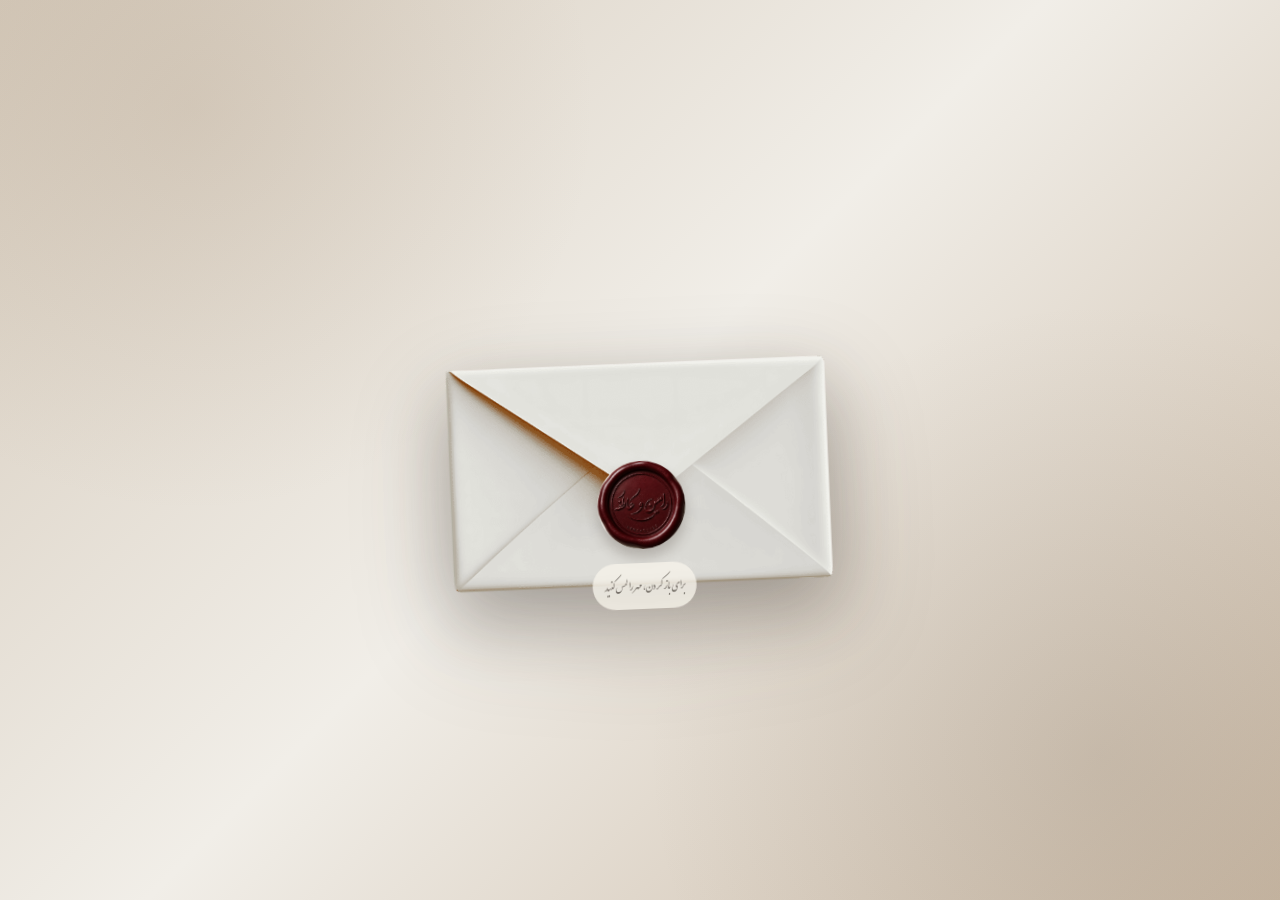
==== Wedding/index.html @ e17c40a7 "Add wedding page route for GitHub Pages" ====
<!doctype html>
<html lang="fa" dir="rtl">
<head>
  <meta charset="utf-8">
  <meta name="viewport" content="width=device-width, initial-scale=1">
  <title>دعوت‌نامه عاطفه و رامین</title>
</head>
<body>
<div id="wedding-envelope-app" dir="rtl">
  <style>
    @font-face {
      font-family: "PersianInvite";
      src: url("font/IranNastaliq/IranNastaliq/IranNastaliq.ttf") format("truetype");
      font-weight: 400;
      font-style: normal;
      font-display: swap;
    }

    body {
      margin: 0;
    }

    #wedding-envelope-app {
      --paper: #f7f3ea;
      --paper-warm: #ebe2d4;
      --paper-shadow: #cfc2b1;
      --ink: #4d4944;
      --soft-ink: #746e67;
      --line: rgba(78, 71, 64, 0.25);
      --shadow: rgba(47, 38, 30, 0.24);
      min-height: 100vh;
      box-sizing: border-box;
      display: grid;
      place-items: center;
      padding: 76px 18px 42px;
      color: var(--ink);
      font-family: PersianInvite, "IranNastaliq", "Iran Nastaliq", Tahoma, Arial, sans-serif;
      background:
        radial-gradient(circle at 15% 12%, rgba(153, 128, 101, 0.16), transparent 30%),
        radial-gradient(circle at 86% 84%, rgba(108, 96, 82, 0.14), transparent 34%),
        linear-gradient(135deg, #d5cabb, #f1eee8 48%, #c9b8a4);
      overflow: hidden;
    }

    #wedding-envelope-app * {
      box-sizing: border-box;
    }

    .scene {
      position: relative;
      width: min(980px, 100%);
      min-height: 720px;
      display: grid;
      place-items: center;
      perspective: 1700px;
    }

    .letter {
      position: absolute;
      z-index: 1;
      width: min(895px, 96%);
      min-height: 520px;
      display: grid;
      grid-template-columns: 40% 1fr;
      gap: 34px;
      padding: 34px;
      border: 1px solid rgba(91, 84, 76, 0.24);
      background:
        linear-gradient(rgba(247, 243, 234, 0.58), rgba(247, 243, 234, 0.58)),
        url("مفید/texture.png"),
        var(--paper);
      background-size: auto, cover, auto;
      box-shadow: 0 30px 74px var(--shadow);
      transform: translateY(110px) scale(0.9);
      opacity: 0;
      transition: transform 1050ms cubic-bezier(.2,.82,.16,1), opacity 520ms ease;
    }

    .is-open .letter {
      transform: translateY(14px) scale(1);
      opacity: 1;
      z-index: 4;
      transition-delay: 220ms, 220ms;
    }

    .photo-panel {
      display: grid;
      gap: 18px;
      align-content: start;
    }

    .main-photo,
    .mini-photo {
      overflow: hidden;
      border-radius: 7px;
      background: #ded8ce;
      filter: grayscale(1) contrast(0.92);
    }

    .main-photo {
      aspect-ratio: 1 / 1.04;
    }

    .photo-message {
      min-height: 172px;
      display: grid;
      place-items: center;
      padding: 20px 18px;
      border-top: 1px solid var(--line);
      border-bottom: 1px solid var(--line);
      color: #5f5953;
      font-size: clamp(19px, 2.2vw, 27px);
      line-height: 2;
      text-align: center;
    }

    .photo-panel img {
      width: 100%;
      height: 100%;
      object-fit: cover;
      display: block;
    }

    .details {
      display: grid;
      align-content: start;
      gap: 18px;
      padding-top: 4px;
      text-align: right;
    }

    .postmark {
      display: grid;
      grid-template-columns: 1fr 82px;
      gap: 18px;
      align-items: start;
      direction: rtl;
    }

    .headline {
      margin: 0;
      font-size: clamp(46px, 7vw, 84px);
      line-height: 0.95;
      font-weight: 400;
      letter-spacing: 0;
    }

    .subhead {
      margin: 8px 0 0;
      color: var(--soft-ink);
      font-size: clamp(24px, 2.8vw, 36px);
      font-weight: 400;
    }

    .stamp {
      height: 112px;
      border: 0;
      outline: 0;
      display: grid;
      place-items: center;
      background: transparent;
      filter: grayscale(1) contrast(0.95);
    }

    .stamp img {
      width: 100%;
      height: 100%;
      object-fit: contain;
      display: block;
    }

    .poem {
      margin: 10px 0 0;
      padding: 14px 0;
      border-top: 1px solid var(--line);
      border-bottom: 1px solid var(--line);
      color: #5f5953;
      font-size: clamp(22px, 2.45vw, 31px);
      line-height: 1.9;
    }

    .row-line {
      display: grid;
      grid-template-columns: 1fr;
      gap: 8px;
      align-items: end;
      border-bottom: 0;
      padding-bottom: 0;
      font-size: clamp(21px, 2.35vw, 29px);
      text-align: center;
    }

    .row-line strong {
      font-weight: 500;
    }

    .script {
      color: #837b73;
      font-style: italic;
      font-size: clamp(18px, 2.5vw, 30px);
    }

    .countdown {
      display: grid;
      grid-template-columns: repeat(4, minmax(54px, 1fr));
      gap: 12px;
      direction: rtl;
      margin: 4px 0 10px;
    }

    .countdown span {
      display: grid;
      place-items: center;
      min-height: 74px;
      border: 0;
      border-radius: 6px;
      background:
        radial-gradient(circle at 50% 18%, rgba(255,255,255,0.78), transparent 44%),
        rgba(232, 224, 211, 0.42);
      box-shadow: 0 8px 18px rgba(72, 62, 52, 0.08), inset 0 1px 0 rgba(255,255,255,0.64);
      color: var(--soft-ink);
      font-size: 18px;
    }

    .countdown b {
      display: block;
      color: var(--ink);
      font-size: 36px;
      font-weight: 500;
    }

    .names {
      margin: 0;
      font-size: clamp(36px, 5vw, 64px);
      line-height: 1.15;
      font-weight: 400;
    }

    .event-note {
      color: #5f5953;
      font-size: clamp(23px, 2.45vw, 32px);
      line-height: 1.9;
      text-align: right;
    }

    .envelope-wrap {
      position: absolute;
      z-index: 3;
      width: min(920px, 96%);
      height: min(460px, 56vw);
      min-height: 318px;
      filter: drop-shadow(0 32px 46px var(--shadow));
      transform: translateY(8px) rotate(-2.4deg);
      transition: transform 1050ms cubic-bezier(.2,.82,.16,1), opacity 650ms ease;
    }

    .is-open .envelope-wrap {
      transform: translateY(-72px) rotate(-2.4deg) scale(0.96);
      opacity: 0.92;
    }

    .envelope {
      position: relative;
      width: 100%;
      height: 100%;
      background: transparent;
      border: 0;
      overflow: visible;
      box-shadow: none;
    }

    .envelope-image {
      position: absolute;
      inset: 0;
      width: 100%;
      height: 100%;
      object-fit: contain;
      display: block;
      filter: drop-shadow(0 25px 32px rgba(47, 38, 30, 0.22));
    }

    .inner-shadow,
    .flap,
    .side-left,
    .side-right,
    .bottom-flap,
    .crease {
      position: absolute;
      inset: 0;
      pointer-events: none;
      display: none;
    }

    .inner-shadow {
      z-index: 2;
      opacity: 0;
      background: linear-gradient(180deg, rgba(58, 48, 39, 0.24), transparent 22%);
      clip-path: polygon(3% 0, 97% 0, 50% 50%);
      transition: opacity 700ms ease;
    }

    .is-open .inner-shadow {
      opacity: 1;
    }

    .flap {
      z-index: 6;
      background: linear-gradient(180deg, rgba(255,255,255,.6), rgba(223, 214, 201, .35));
      clip-path: polygon(0 0, 100% 0, 50% 58%);
      transform-origin: top center;
      transition: transform 980ms cubic-bezier(.2,.82,.16,1), filter 700ms ease;
      box-shadow: inset 0 -1px 0 rgba(80, 72, 63, 0.18);
    }

    .is-open .flap {
      transform: rotateX(176deg);
      filter: brightness(0.96);
      opacity: 0.55;
    }

    .side-left {
      z-index: 5;
      background: transparent;
      clip-path: polygon(0 0, 52% 57%, 0 100%);
      box-shadow: inset -1px 0 0 rgba(255,255,255,.46);
    }

    .side-right {
      z-index: 5;
      background: transparent;
      clip-path: polygon(100% 0, 48% 57%, 100% 100%);
      box-shadow: inset 1px 0 0 rgba(255,255,255,.46);
    }

    .bottom-flap {
      z-index: 7;
      background: transparent;
      clip-path: polygon(0 100%, 50% 43%, 100% 100%);
      box-shadow: inset 0 1px 0 rgba(255,255,255,.54);
    }

    .crease {
      z-index: 8;
      opacity: 0;
      background:
        linear-gradient(27deg, transparent 49.85%, rgba(80, 72, 63, 0.18) 50%, transparent 50.15%),
        linear-gradient(153deg, transparent 49.85%, rgba(80, 72, 63, 0.18) 50%, transparent 50.15%),
        linear-gradient(0deg, transparent 43%, rgba(255,255,255,.34) 43.2%, transparent 43.5%);
    }

    .cover-text {
      position: absolute;
      z-index: 9;
      top: 25%;
      left: 27%;
      right: 27%;
      text-align: center;
      color: rgba(69, 64, 58, 0.78);
      transform: rotate(1.4deg);
      transition: opacity 350ms ease;
      display: none;
    }

    .is-open .cover-text {
      opacity: 0;
    }

    .cover-text h1 {
      margin: 0 0 9px;
      font-size: clamp(30px, 4.25vw, 48px);
      line-height: 1.12;
      font-weight: 400;
      white-space: nowrap;
    }

    .cover-text p {
      margin: 0;
      color: rgba(93, 86, 78, 0.74);
      font-size: clamp(15px, 2vw, 22px);
      letter-spacing: 0;
      white-space: nowrap;
    }

    .seal-button {
      position: absolute;
      z-index: 10;
      left: 50%;
      top: 56.5%;
      width: clamp(66px, 8.8vw, 88px);
      height: clamp(66px, 8.8vw, 88px);
      padding: 0;
      border: 0;
      border-radius: 50%;
      background: transparent;
      transform: translate(-50%, -50%);
      cursor: pointer;
      overflow: hidden;
      box-shadow: 0 9px 13px rgba(56, 43, 35, 0.24);
      transition: transform 240ms ease, opacity 360ms ease;
    }

    .seal-button:hover,
    .seal-button:focus-visible {
      transform: translate(-50%, -50%) scale(1.04);
    }

    .is-open .seal-button {
      opacity: 0;
      pointer-events: none;
    }

    .seal-button img {
      position: absolute;
      left: 50%;
      top: 50%;
      width: 126%;
      height: 126%;
      object-fit: cover;
      display: block;
      transform: translate(-50%, -50%);
    }

    .hint {
      position: absolute;
      z-index: 11;
      left: 50%;
      top: calc(56.5% + 58px);
      transform: translateX(-50%);
      padding: 6px 12px;
      border-radius: 999px;
      background: rgba(247, 243, 234, 0.8);
      color: var(--soft-ink);
      font-size: 17px;
      white-space: nowrap;
      transition: opacity 350ms ease;
    }

    .is-open .hint {
      opacity: 0;
    }

    @media (max-width: 760px) {
      #wedding-envelope-app {
        min-height: 100svh;
        padding: 24px 10px 28px;
        overflow: visible;
      }

      .scene {
        min-height: calc(100svh - 52px);
        place-items: center;
      }

      #wedding-envelope-app.is-open .scene {
        min-height: 1040px;
        place-items: start center;
      }

      .letter {
        top: 36px;
        left: 50%;
        display: none;
        grid-template-columns: minmax(0, 1fr) minmax(0, 1fr);
        gap: 16px;
        padding: 24px 18px;
        min-height: auto;
        transform: translate(-50%, 96px) scale(0.88);
        width: min(430px, 94%);
      }

      .is-open .letter {
        display: grid;
        transform: translate(-50%, 0) scale(1);
      }

      .details,
      .photo-panel {
        display: contents;
      }

      .postmark {
        order: 1;
        grid-column: 1 / -1;
        grid-row: 1;
        grid-template-columns: 1fr 78px;
        gap: 14px;
      }

      .headline {
        font-size: clamp(58px, 18vw, 78px);
      }

      .subhead {
        font-size: clamp(26px, 8vw, 34px);
      }

      .stamp {
        height: 98px;
      }

      .date-line {
        order: 4;
        grid-column: 1 / -1;
        grid-row: 4;
        font-size: clamp(25px, 7.8vw, 34px);
        line-height: 1.8;
        margin-top: 4px;
      }

      .countdown {
        order: 5;
        grid-column: 1 / -1;
        grid-row: 5;
        grid-template-columns: repeat(4, minmax(0, 1fr));
        gap: 8px;
        margin: 0;
      }

      .countdown span {
        min-height: 76px;
        font-size: 23px;
      }

      .countdown b {
        font-size: 42px;
      }

      .poem {
        order: 2;
        grid-column: 1;
        grid-row: 2;
        min-width: 0;
        font-size: clamp(19px, 5.8vw, 25px);
        line-height: 1.95;
        margin: 4px 0 0;
        padding: 8px 0;
        align-self: stretch;
        display: grid;
        align-content: center;
      }

      .main-photo {
        order: 2;
        grid-column: 2;
        grid-row: 2;
        width: 100%;
        min-width: 0;
        aspect-ratio: 1 / 1.12;
        align-self: stretch;
      }

      .photo-message {
        order: 3;
        grid-column: 1 / -1;
        grid-row: 3;
        min-height: auto;
        padding: 12px 8px;
        font-size: clamp(23px, 6.8vw, 30px);
        line-height: 1.9;
      }

      .event-note {
        order: 6;
        grid-column: 1 / -1;
        grid-row: 6;
        font-size: clamp(24px, 7vw, 32px);
        line-height: 1.8;
        text-align: right;
      }

      .row-line {
        grid-template-columns: 1fr;
      }

      .envelope-wrap {
        top: 50%;
        left: 50%;
        width: min(372px, 94%);
        height: 238px;
        min-height: 238px;
        transform: translate(-50%, -50%) rotate(-1.4deg);
      }

      .envelope-image {
        object-fit: contain;
        transform: none;
      }

      .is-open .envelope-wrap {
        transform: translate(-50%, 16px) rotate(-1.4deg) scale(0.9);
      }

      .cover-text {
        left: 18%;
        right: 18%;
        top: 27%;
      }

      .cover-text h1 {
        font-size: clamp(27px, 8.5vw, 36px);
      }

      .cover-text p {
        font-size: clamp(14px, 4.4vw, 18px);
      }
    }
  </style>

  <div class="scene" id="scene">
    <article class="letter" aria-label="دعوت‌نامه عروسی عاطفه و رامین">
      <section class="photo-panel" aria-label="عکس عاطفه و رامین">
        <div class="main-photo">
          <img src="مفید/دوتایی خندان.png" alt="عاطفه و رامین">
        </div>
        <div class="photo-message">
          از شما دعوت می کنیم تا در این شب به یادماندنی، کنار ما باشید و شادی ما را سهیم شوید.
        </div>
      </section>

      <section class="details">
        <div class="postmark">
          <div>
            <h2 class="headline">دعوت‌نامه</h2>
            <p class="subhead">جشن پیوند عاطفه و رامین</p>
          </div>
          <div class="stamp">
            <img src="مفید/postage.png" alt="تمبر دعوت‌نامه">
          </div>
        </div>

        <div class="poem">
          همتم بدرقه راه کن ای طایر قدس<br>
          که دراز است ره مقصد و من نوسفرم<br>
          ای نسیم سحری بندگیِ من برسان<br>
          که فراموش مکن وقت دعای سحرم
        </div>

        <div class="row-line date-line">
          <span>جمعه ۲۳ مرداد ۱۴۰۵، ساعت ۶ تا ۱۰ شب</span>
        </div>

        <div class="countdown" aria-label="شمارش معکوس تا ۲۳ مرداد">
          <span><b id="days">۰</b>روز</span>
          <span><b id="hours">۰</b>ساعت</span>
          <span><b id="minutes">۰</b>دقیقه</span>
          <span><b id="seconds">۰</b>ثانیه</span>
        </div>

        <div class="event-note">
          نشانی: ......
        </div>

      </section>
    </article>

    <div class="envelope-wrap" aria-label="پاکت دعوت‌نامه">
      <div class="envelope">
        <img class="envelope-image" src="مفید/pure-envelop.webp" alt="پاکت دعوت‌نامه">
        <div class="inner-shadow"></div>
        <div class="flap"></div>
        <div class="side-left"></div>
        <div class="side-right"></div>
        <div class="bottom-flap"></div>
        <div class="crease"></div>
        <div class="cover-text">
          <h1>عاطفه و رامین</h1>
          <p>دعوت‌نامه جشن عروسی</p>
        </div>
        <button class="seal-button" id="sealButton" type="button" aria-label="باز کردن پاکت">
          <img src="مفید/وکس.png" alt="">
        </button>
        <div class="hint">برای باز کردن، مهر را لمس کنید</div>
      </div>
    </div>

    <audio id="weddingMusic" preload="auto" src="مفید/Arman Garshasbi - Omri Be Har Koye Gozar.mp3"></audio>
  </div>

  <script>
    (function () {
      const root = document.getElementById("wedding-envelope-app");
      const letter = root.querySelector(".letter");
      const seal = document.getElementById("sealButton");
      const music = document.getElementById("weddingMusic");
      const target = new Date("2026-08-14T18:00:00+03:30").getTime();
      const persianDigits = new Intl.NumberFormat("fa-IR", { useGrouping: false });

      function setText(id, value) {
        document.getElementById(id).textContent = persianDigits.format(Math.max(0, value));
      }

      function updateCountdown() {
        const distance = Math.max(0, target - Date.now());
        const day = 24 * 60 * 60 * 1000;
        const hour = 60 * 60 * 1000;
        const minute = 60 * 1000;
        setText("days", Math.floor(distance / day));
        setText("hours", Math.floor((distance % day) / hour));
        setText("minutes", Math.floor((distance % hour) / minute));
        setText("seconds", Math.floor((distance % minute) / 1000));
      }

      function playMusic() {
        music.play().catch(function () {});
      }

      function openEnvelope() {
        root.classList.add("is-open");
        music.currentTime = 0;
        playMusic();
      }

      function closeEnvelope() {
        root.classList.remove("is-open");
        music.pause();
        music.currentTime = 0;
      }

      seal.addEventListener("click", function (event) {
        event.stopPropagation();
        openEnvelope();
      });

      letter.addEventListener("click", function (event) {
        event.stopPropagation();
      });

      root.addEventListener("click", function (event) {
        if (!root.classList.contains("is-open")) {
          return;
        }
        if (!event.target.closest(".letter")) {
          closeEnvelope();
        }
      });

      updateCountdown();
      window.setInterval(updateCountdown, 1000);
    }());
  </script>
</div>
</body>
</html>
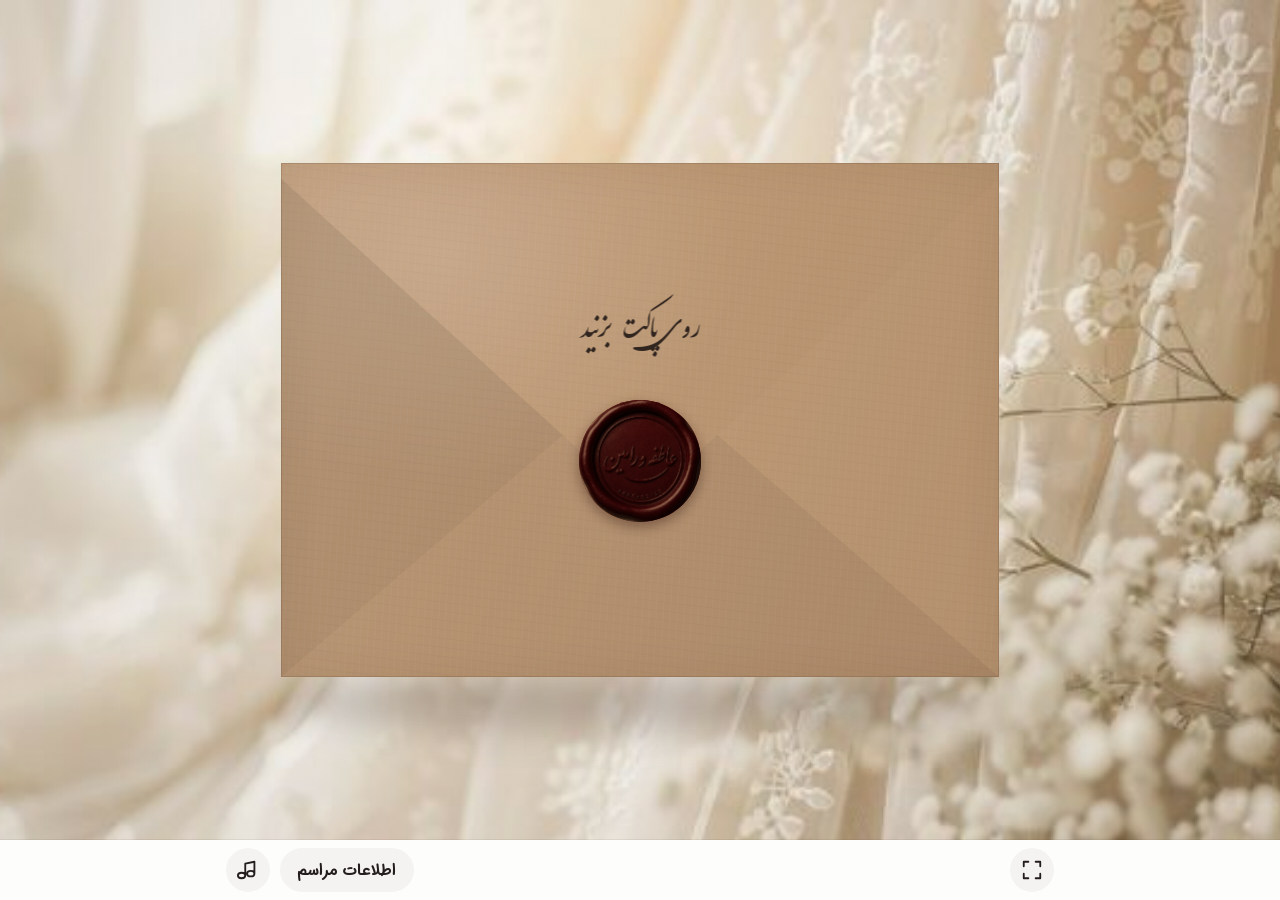
==== commit 3b14afda: "Serve invitation from uppercase Wedding route" ====
--- a/Wedding/index.html
+++ b/Wedding/index.html
@@ -1,743 +1,89 @@
 <!doctype html>
 <html lang="fa" dir="rtl">
-<head>
-  <meta charset="utf-8">
-  <meta name="viewport" content="width=device-width, initial-scale=1">
-  <title>دعوت‌نامه عاطفه و رامین</title>
-</head>
-<body>
-<div id="wedding-envelope-app" dir="rtl">
-  <style>
-    @font-face {
-      font-family: "PersianInvite";
-      src: url("font/IranNastaliq/IranNastaliq/IranNastaliq.ttf") format("truetype");
-      font-weight: 400;
-      font-style: normal;
-      font-display: swap;
-    }
+  <head>
+    <meta charset="UTF-8" />
+    <meta name="viewport" content="width=device-width, initial-scale=1.0" />
+    <meta name="theme-color" content="#c9beb6" />
+    <title>دعوت‌نامه عروسی</title>
+    <link rel="stylesheet" href="styles.css" />
+  </head>
+  <body>
+    <main class="scene" aria-label="دعوت‌نامه عروسی">
+      <div class="backdrop" aria-hidden="true">
+        <span class="lace lace--left"></span>
+        <span class="lace lace--right"></span>
+      </div>
 
-    body {
-      margin: 0;
-    }
+      <div class="sparkles" id="sparkles" aria-hidden="true"></div>
 
-    #wedding-envelope-app {
-      --paper: #f7f3ea;
-      --paper-warm: #ebe2d4;
-      --paper-shadow: #cfc2b1;
-      --ink: #4d4944;
-      --soft-ink: #746e67;
-      --line: rgba(78, 71, 64, 0.25);
-      --shadow: rgba(47, 38, 30, 0.24);
-      min-height: 100vh;
-      box-sizing: border-box;
-      display: grid;
-      place-items: center;
-      padding: 76px 18px 42px;
-      color: var(--ink);
-      font-family: PersianInvite, "IranNastaliq", "Iran Nastaliq", Tahoma, Arial, sans-serif;
-      background:
-        radial-gradient(circle at 15% 12%, rgba(153, 128, 101, 0.16), transparent 30%),
-        radial-gradient(circle at 86% 84%, rgba(108, 96, 82, 0.14), transparent 34%),
-        linear-gradient(135deg, #d5cabb, #f1eee8 48%, #c9b8a4);
-      overflow: hidden;
-    }
+      <button class="envelope-stage" id="envelope" type="button" aria-label="باز کردن دعوت‌نامه" aria-expanded="false">
+        <span class="envelope-shadow" aria-hidden="true"></span>
 
-    #wedding-envelope-app * {
-      box-sizing: border-box;
-    }
+        <span class="envelope">
+          <span class="envelope__back"></span>
 
-    .scene {
-      position: relative;
-      width: min(980px, 100%);
-      min-height: 720px;
-      display: grid;
-      place-items: center;
-      perspective: 1700px;
-    }
+          <img
+            class="invitation"
+            src="assets/images/invitation.png"
+            alt="دعوت‌نامه عاطفه و رامین؛ جمعه ۲۳ مرداد، ساعت ۱۹ تا ۲۲، تهران، عمارت مجنون"
+          />
 
-    .letter {
-      position: absolute;
-      z-index: 1;
-      width: min(895px, 96%);
-      min-height: 520px;
-      display: grid;
-      grid-template-columns: 40% 1fr;
-      gap: 34px;
-      padding: 34px;
-      border: 1px solid rgba(91, 84, 76, 0.24);
-      background:
-        linear-gradient(rgba(247, 243, 234, 0.58), rgba(247, 243, 234, 0.58)),
-        url("مفید/texture.png"),
-        var(--paper);
-      background-size: auto, cover, auto;
-      box-shadow: 0 30px 74px var(--shadow);
-      transform: translateY(110px) scale(0.9);
-      opacity: 0;
-      transition: transform 1050ms cubic-bezier(.2,.82,.16,1), opacity 520ms ease;
-    }
+          <span class="envelope__front envelope__front--left"></span>
+          <span class="envelope__front envelope__front--right"></span>
+          <span class="envelope__front envelope__front--bottom"></span>
+          <span class="envelope__flap"></span>
 
-    .is-open .letter {
-      transform: translateY(14px) scale(1);
-      opacity: 1;
-      z-index: 4;
-      transition-delay: 220ms, 220ms;
-    }
+          <span class="seal" aria-hidden="true">
+            <img src="assets/images/seal.png" alt="" />
+          </span>
 
-    .photo-panel {
-      display: grid;
-      gap: 18px;
-      align-content: start;
-    }
+          <span class="tap-copy">روی پاکت بزنید</span>
+        </span>
+      </button>
+    </main>
 
-    .main-photo,
-    .mini-photo {
-      overflow: hidden;
-      border-radius: 7px;
-      background: #ded8ce;
-      filter: grayscale(1) contrast(0.92);
-    }
+    <footer class="controls">
+      <div class="controls__inner">
+        <button class="icon-button" id="musicButton" type="button" aria-label="پخش موسیقی" title="موسیقی">
+          <svg viewBox="0 0 24 24" aria-hidden="true"><path d="M9 18V5l10-2v13M9 18c0 1.7-1.8 3-4 3s-4-1.3-4-3 1.8-3 4-3 4 1.3 4 3Zm10-2c0 1.7-1.8 3-4 3s-4-1.3-4-3 1.8-3 4-3 4 1.3 4 3Z" /></svg>
+        </button>
+        <button class="details-button" id="detailsButton" type="button">اطلاعات مراسم</button>
+        <button class="icon-button controls__fullscreen" id="fullscreenButton" type="button" aria-label="نمایش تمام‌صفحه" title="تمام‌صفحه">
+          <svg viewBox="0 0 24 24" aria-hidden="true"><path d="M8 3H3v5M16 3h5v5M8 21H3v-5m13 5h5v-5" /></svg>
+        </button>
+      </div>
+    </footer>
 
-    .main-photo {
-      aspect-ratio: 1 / 1.04;
-    }
+    <dialog class="details" id="detailsDialog">
+      <button class="details__close" id="closeDetails" type="button" aria-label="بستن">×</button>
+      <p class="details__kicker">جشن پیوند ما</p>
+      <h2>اطلاعات مراسم</h2>
+      <dl>
+        <div><dt>تاریخ</dt><dd>جمعه، ۲۳ مرداد</dd></div>
+        <div><dt>ساعت</dt><dd>۱۹:۰۰</dd></div>
+        <div><dt>نشانی</dt><dd>تهران، عمارت مجنون</dd></div>
+      </dl>
+      <a
+        class="details__map-link"
+        href="https://www.google.com/maps/dir/?api=1&amp;destination=35.6647378%2C51.2293936&amp;travelmode=driving"
+        target="_blank"
+        rel="noopener noreferrer"
+        aria-label="نمایش محل مراسم در گوگل مپ"
+      >
+        <svg class="details__map-logo" viewBox="0 0 32 32" aria-hidden="true">
+          <path fill="#34a853" d="M16 2a10 10 0 0 0-10 10c0 7.5 10 18 10 18s10-10.5 10-18A10 10 0 0 0 16 2Z"/>
+          <path fill="#fbbc04" d="M6 12c0 3.3 2.2 7.6 4.7 11.2L16 16l-5.8-8A9.9 9.9 0 0 0 6 12Z"/>
+          <path fill="#4285f4" d="M16 2a10 10 0 0 0-5.8 1.9L16 12l8.1-4.2A10 10 0 0 0 16 2Z"/>
+          <path fill="#ea4335" d="M24.1 7.8 16 12v4l5.3 7.2C23.8 19.6 26 15.3 26 12c0-1.5-.3-2.9-.9-4.2Z"/>
+          <circle cx="16" cy="12" r="3.5" fill="#fff"/>
+        </svg>
+        <span>مشاهده مسیر در Google Maps</span>
+      </a>
+      <p class="details__note">مشتاق دیدارتان هستیم</p>
+    </dialog>
 
-    .photo-message {
-      min-height: 172px;
-      display: grid;
-      place-items: center;
-      padding: 20px 18px;
-      border-top: 1px solid var(--line);
-      border-bottom: 1px solid var(--line);
-      color: #5f5953;
-      font-size: clamp(19px, 2.2vw, 27px);
-      line-height: 2;
-      text-align: center;
-    }
+    <audio id="music" src="assets/audio/wedding-song.mp3" loop preload="auto"></audio>
 
-    .photo-panel img {
-      width: 100%;
-      height: 100%;
-      object-fit: cover;
-      display: block;
-    }
-
-    .details {
-      display: grid;
-      align-content: start;
-      gap: 18px;
-      padding-top: 4px;
-      text-align: right;
-    }
-
-    .postmark {
-      display: grid;
-      grid-template-columns: 1fr 82px;
-      gap: 18px;
-      align-items: start;
-      direction: rtl;
-    }
-
-    .headline {
-      margin: 0;
-      font-size: clamp(46px, 7vw, 84px);
-      line-height: 0.95;
-      font-weight: 400;
-      letter-spacing: 0;
-    }
-
-    .subhead {
-      margin: 8px 0 0;
-      color: var(--soft-ink);
-      font-size: clamp(24px, 2.8vw, 36px);
-      font-weight: 400;
-    }
-
-    .stamp {
-      height: 112px;
-      border: 0;
-      outline: 0;
-      display: grid;
-      place-items: center;
-      background: transparent;
-      filter: grayscale(1) contrast(0.95);
-    }
-
-    .stamp img {
-      width: 100%;
-      height: 100%;
-      object-fit: contain;
-      display: block;
-    }
-
-    .poem {
-      margin: 10px 0 0;
-      padding: 14px 0;
-      border-top: 1px solid var(--line);
-      border-bottom: 1px solid var(--line);
-      color: #5f5953;
-      font-size: clamp(22px, 2.45vw, 31px);
-      line-height: 1.9;
-    }
-
-    .row-line {
-      display: grid;
-      grid-template-columns: 1fr;
-      gap: 8px;
-      align-items: end;
-      border-bottom: 0;
-      padding-bottom: 0;
-      font-size: clamp(21px, 2.35vw, 29px);
-      text-align: center;
-    }
-
-    .row-line strong {
-      font-weight: 500;
-    }
-
-    .script {
-      color: #837b73;
-      font-style: italic;
-      font-size: clamp(18px, 2.5vw, 30px);
-    }
-
-    .countdown {
-      display: grid;
-      grid-template-columns: repeat(4, minmax(54px, 1fr));
-      gap: 12px;
-      direction: rtl;
-      margin: 4px 0 10px;
-    }
-
-    .countdown span {
-      display: grid;
-      place-items: center;
-      min-height: 74px;
-      border: 0;
-      border-radius: 6px;
-      background:
-        radial-gradient(circle at 50% 18%, rgba(255,255,255,0.78), transparent 44%),
-        rgba(232, 224, 211, 0.42);
-      box-shadow: 0 8px 18px rgba(72, 62, 52, 0.08), inset 0 1px 0 rgba(255,255,255,0.64);
-      color: var(--soft-ink);
-      font-size: 18px;
-    }
-
-    .countdown b {
-      display: block;
-      color: var(--ink);
-      font-size: 36px;
-      font-weight: 500;
-    }
-
-    .names {
-      margin: 0;
-      font-size: clamp(36px, 5vw, 64px);
-      line-height: 1.15;
-      font-weight: 400;
-    }
-
-    .event-note {
-      color: #5f5953;
-      font-size: clamp(23px, 2.45vw, 32px);
-      line-height: 1.9;
-      text-align: right;
-    }
-
-    .envelope-wrap {
-      position: absolute;
-      z-index: 3;
-      width: min(920px, 96%);
-      height: min(460px, 56vw);
-      min-height: 318px;
-      filter: drop-shadow(0 32px 46px var(--shadow));
-      transform: translateY(8px) rotate(-2.4deg);
-      transition: transform 1050ms cubic-bezier(.2,.82,.16,1), opacity 650ms ease;
-    }
-
-    .is-open .envelope-wrap {
-      transform: translateY(-72px) rotate(-2.4deg) scale(0.96);
-      opacity: 0.92;
-    }
-
-    .envelope {
-      position: relative;
-      width: 100%;
-      height: 100%;
-      background: transparent;
-      border: 0;
-      overflow: visible;
-      box-shadow: none;
-    }
-
-    .envelope-image {
-      position: absolute;
-      inset: 0;
-      width: 100%;
-      height: 100%;
-      object-fit: contain;
-      display: block;
-      filter: drop-shadow(0 25px 32px rgba(47, 38, 30, 0.22));
-    }
-
-    .inner-shadow,
-    .flap,
-    .side-left,
-    .side-right,
-    .bottom-flap,
-    .crease {
-      position: absolute;
-      inset: 0;
-      pointer-events: none;
-      display: none;
-    }
-
-    .inner-shadow {
-      z-index: 2;
-      opacity: 0;
-      background: linear-gradient(180deg, rgba(58, 48, 39, 0.24), transparent 22%);
-      clip-path: polygon(3% 0, 97% 0, 50% 50%);
-      transition: opacity 700ms ease;
-    }
-
-    .is-open .inner-shadow {
-      opacity: 1;
-    }
-
-    .flap {
-      z-index: 6;
-      background: linear-gradient(180deg, rgba(255,255,255,.6), rgba(223, 214, 201, .35));
-      clip-path: polygon(0 0, 100% 0, 50% 58%);
-      transform-origin: top center;
-      transition: transform 980ms cubic-bezier(.2,.82,.16,1), filter 700ms ease;
-      box-shadow: inset 0 -1px 0 rgba(80, 72, 63, 0.18);
-    }
-
-    .is-open .flap {
-      transform: rotateX(176deg);
-      filter: brightness(0.96);
-      opacity: 0.55;
-    }
-
-    .side-left {
-      z-index: 5;
-      background: transparent;
-      clip-path: polygon(0 0, 52% 57%, 0 100%);
-      box-shadow: inset -1px 0 0 rgba(255,255,255,.46);
-    }
-
-    .side-right {
-      z-index: 5;
-      background: transparent;
-      clip-path: polygon(100% 0, 48% 57%, 100% 100%);
-      box-shadow: inset 1px 0 0 rgba(255,255,255,.46);
-    }
-
-    .bottom-flap {
-      z-index: 7;
-      background: transparent;
-      clip-path: polygon(0 100%, 50% 43%, 100% 100%);
-      box-shadow: inset 0 1px 0 rgba(255,255,255,.54);
-    }
-
-    .crease {
-      z-index: 8;
-      opacity: 0;
-      background:
-        linear-gradient(27deg, transparent 49.85%, rgba(80, 72, 63, 0.18) 50%, transparent 50.15%),
-        linear-gradient(153deg, transparent 49.85%, rgba(80, 72, 63, 0.18) 50%, transparent 50.15%),
-        linear-gradient(0deg, transparent 43%, rgba(255,255,255,.34) 43.2%, transparent 43.5%);
-    }
-
-    .cover-text {
-      position: absolute;
-      z-index: 9;
-      top: 25%;
-      left: 27%;
-      right: 27%;
-      text-align: center;
-      color: rgba(69, 64, 58, 0.78);
-      transform: rotate(1.4deg);
-      transition: opacity 350ms ease;
-      display: none;
-    }
-
-    .is-open .cover-text {
-      opacity: 0;
-    }
-
-    .cover-text h1 {
-      margin: 0 0 9px;
-      font-size: clamp(30px, 4.25vw, 48px);
-      line-height: 1.12;
-      font-weight: 400;
-      white-space: nowrap;
-    }
-
-    .cover-text p {
-      margin: 0;
-      color: rgba(93, 86, 78, 0.74);
-      font-size: clamp(15px, 2vw, 22px);
-      letter-spacing: 0;
-      white-space: nowrap;
-    }
-
-    .seal-button {
-      position: absolute;
-      z-index: 10;
-      left: 50%;
-      top: 56.5%;
-      width: clamp(66px, 8.8vw, 88px);
-      height: clamp(66px, 8.8vw, 88px);
-      padding: 0;
-      border: 0;
-      border-radius: 50%;
-      background: transparent;
-      transform: translate(-50%, -50%);
-      cursor: pointer;
-      overflow: hidden;
-      box-shadow: 0 9px 13px rgba(56, 43, 35, 0.24);
-      transition: transform 240ms ease, opacity 360ms ease;
-    }
-
-    .seal-button:hover,
-    .seal-button:focus-visible {
-      transform: translate(-50%, -50%) scale(1.04);
-    }
-
-    .is-open .seal-button {
-      opacity: 0;
-      pointer-events: none;
-    }
-
-    .seal-button img {
-      position: absolute;
-      left: 50%;
-      top: 50%;
-      width: 126%;
-      height: 126%;
-      object-fit: cover;
-      display: block;
-      transform: translate(-50%, -50%);
-    }
-
-    .hint {
-      position: absolute;
-      z-index: 11;
-      left: 50%;
-      top: calc(56.5% + 58px);
-      transform: translateX(-50%);
-      padding: 6px 12px;
-      border-radius: 999px;
-      background: rgba(247, 243, 234, 0.8);
-      color: var(--soft-ink);
-      font-size: 17px;
-      white-space: nowrap;
-      transition: opacity 350ms ease;
-    }
-
-    .is-open .hint {
-      opacity: 0;
-    }
-
-    @media (max-width: 760px) {
-      #wedding-envelope-app {
-        min-height: 100svh;
-        padding: 24px 10px 28px;
-        overflow: visible;
-      }
-
-      .scene {
-        min-height: calc(100svh - 52px);
-        place-items: center;
-      }
-
-      #wedding-envelope-app.is-open .scene {
-        min-height: 1040px;
-        place-items: start center;
-      }
-
-      .letter {
-        top: 36px;
-        left: 50%;
-        display: none;
-        grid-template-columns: minmax(0, 1fr) minmax(0, 1fr);
-        gap: 16px;
-        padding: 24px 18px;
-        min-height: auto;
-        transform: translate(-50%, 96px) scale(0.88);
-        width: min(430px, 94%);
-      }
-
-      .is-open .letter {
-        display: grid;
-        transform: translate(-50%, 0) scale(1);
-      }
-
-      .details,
-      .photo-panel {
-        display: contents;
-      }
-
-      .postmark {
-        order: 1;
-        grid-column: 1 / -1;
-        grid-row: 1;
-        grid-template-columns: 1fr 78px;
-        gap: 14px;
-      }
-
-      .headline {
-        font-size: clamp(58px, 18vw, 78px);
-      }
-
-      .subhead {
-        font-size: clamp(26px, 8vw, 34px);
-      }
-
-      .stamp {
-        height: 98px;
-      }
-
-      .date-line {
-        order: 4;
-        grid-column: 1 / -1;
-        grid-row: 4;
-        font-size: clamp(25px, 7.8vw, 34px);
-        line-height: 1.8;
-        margin-top: 4px;
-      }
-
-      .countdown {
-        order: 5;
-        grid-column: 1 / -1;
-        grid-row: 5;
-        grid-template-columns: repeat(4, minmax(0, 1fr));
-        gap: 8px;
-        margin: 0;
-      }
-
-      .countdown span {
-        min-height: 76px;
-        font-size: 23px;
-      }
-
-      .countdown b {
-        font-size: 42px;
-      }
-
-      .poem {
-        order: 2;
-        grid-column: 1;
-        grid-row: 2;
-        min-width: 0;
-        font-size: clamp(19px, 5.8vw, 25px);
-        line-height: 1.95;
-        margin: 4px 0 0;
-        padding: 8px 0;
-        align-self: stretch;
-        display: grid;
-        align-content: center;
-      }
-
-      .main-photo {
-        order: 2;
-        grid-column: 2;
-        grid-row: 2;
-        width: 100%;
-        min-width: 0;
-        aspect-ratio: 1 / 1.12;
-        align-self: stretch;
-      }
-
-      .photo-message {
-        order: 3;
-        grid-column: 1 / -1;
-        grid-row: 3;
-        min-height: auto;
-        padding: 12px 8px;
-        font-size: clamp(23px, 6.8vw, 30px);
-        line-height: 1.9;
-      }
-
-      .event-note {
-        order: 6;
-        grid-column: 1 / -1;
-        grid-row: 6;
-        font-size: clamp(24px, 7vw, 32px);
-        line-height: 1.8;
-        text-align: right;
-      }
-
-      .row-line {
-        grid-template-columns: 1fr;
-      }
-
-      .envelope-wrap {
-        top: 50%;
-        left: 50%;
-        width: min(372px, 94%);
-        height: 238px;
-        min-height: 238px;
-        transform: translate(-50%, -50%) rotate(-1.4deg);
-      }
-
-      .envelope-image {
-        object-fit: contain;
-        transform: none;
-      }
-
-      .is-open .envelope-wrap {
-        transform: translate(-50%, 16px) rotate(-1.4deg) scale(0.9);
-      }
-
-      .cover-text {
-        left: 18%;
-        right: 18%;
-        top: 27%;
-      }
-
-      .cover-text h1 {
-        font-size: clamp(27px, 8.5vw, 36px);
-      }
-
-      .cover-text p {
-        font-size: clamp(14px, 4.4vw, 18px);
-      }
-    }
-  </style>
-
-  <div class="scene" id="scene">
-    <article class="letter" aria-label="دعوت‌نامه عروسی عاطفه و رامین">
-      <section class="photo-panel" aria-label="عکس عاطفه و رامین">
-        <div class="main-photo">
-          <img src="مفید/دوتایی خندان.png" alt="عاطفه و رامین">
-        </div>
-        <div class="photo-message">
-          از شما دعوت می کنیم تا در این شب به یادماندنی، کنار ما باشید و شادی ما را سهیم شوید.
-        </div>
-      </section>
-
-      <section class="details">
-        <div class="postmark">
-          <div>
-            <h2 class="headline">دعوت‌نامه</h2>
-            <p class="subhead">جشن پیوند عاطفه و رامین</p>
-          </div>
-          <div class="stamp">
-            <img src="مفید/postage.png" alt="تمبر دعوت‌نامه">
-          </div>
-        </div>
-
-        <div class="poem">
-          همتم بدرقه راه کن ای طایر قدس<br>
-          که دراز است ره مقصد و من نوسفرم<br>
-          ای نسیم سحری بندگیِ من برسان<br>
-          که فراموش مکن وقت دعای سحرم
-        </div>
-
-        <div class="row-line date-line">
-          <span>جمعه ۲۳ مرداد ۱۴۰۵، ساعت ۶ تا ۱۰ شب</span>
-        </div>
-
-        <div class="countdown" aria-label="شمارش معکوس تا ۲۳ مرداد">
-          <span><b id="days">۰</b>روز</span>
-          <span><b id="hours">۰</b>ساعت</span>
-          <span><b id="minutes">۰</b>دقیقه</span>
-          <span><b id="seconds">۰</b>ثانیه</span>
-        </div>
-
-        <div class="event-note">
-          نشانی: ......
-        </div>
-
-      </section>
-    </article>
-
-    <div class="envelope-wrap" aria-label="پاکت دعوت‌نامه">
-      <div class="envelope">
-        <img class="envelope-image" src="مفید/pure-envelop.webp" alt="پاکت دعوت‌نامه">
-        <div class="inner-shadow"></div>
-        <div class="flap"></div>
-        <div class="side-left"></div>
-        <div class="side-right"></div>
-        <div class="bottom-flap"></div>
-        <div class="crease"></div>
-        <div class="cover-text">
-          <h1>عاطفه و رامین</h1>
-          <p>دعوت‌نامه جشن عروسی</p>
-        </div>
-        <button class="seal-button" id="sealButton" type="button" aria-label="باز کردن پاکت">
-          <img src="مفید/وکس.png" alt="">
-        </button>
-        <div class="hint">برای باز کردن، مهر را لمس کنید</div>
-      </div>
-    </div>
-
-    <audio id="weddingMusic" preload="auto" src="مفید/Arman Garshasbi - Omri Be Har Koye Gozar.mp3"></audio>
-  </div>
-
-  <script>
-    (function () {
-      const root = document.getElementById("wedding-envelope-app");
-      const letter = root.querySelector(".letter");
-      const seal = document.getElementById("sealButton");
-      const music = document.getElementById("weddingMusic");
-      const target = new Date("2026-08-14T18:00:00+03:30").getTime();
-      const persianDigits = new Intl.NumberFormat("fa-IR", { useGrouping: false });
-
-      function setText(id, value) {
-        document.getElementById(id).textContent = persianDigits.format(Math.max(0, value));
-      }
-
-      function updateCountdown() {
-        const distance = Math.max(0, target - Date.now());
-        const day = 24 * 60 * 60 * 1000;
-        const hour = 60 * 60 * 1000;
-        const minute = 60 * 1000;
-        setText("days", Math.floor(distance / day));
-        setText("hours", Math.floor((distance % day) / hour));
-        setText("minutes", Math.floor((distance % hour) / minute));
-        setText("seconds", Math.floor((distance % minute) / 1000));
-      }
-
-      function playMusic() {
-        music.play().catch(function () {});
-      }
-
-      function openEnvelope() {
-        root.classList.add("is-open");
-        music.currentTime = 0;
-        playMusic();
-      }
-
-      function closeEnvelope() {
-        root.classList.remove("is-open");
-        music.pause();
-        music.currentTime = 0;
-      }
-
-      seal.addEventListener("click", function (event) {
-        event.stopPropagation();
-        openEnvelope();
-      });
-
-      letter.addEventListener("click", function (event) {
-        event.stopPropagation();
-      });
-
-      root.addEventListener("click", function (event) {
-        if (!root.classList.contains("is-open")) {
-          return;
-        }
-        if (!event.target.closest(".letter")) {
-          closeEnvelope();
-        }
-      });
-
-      updateCountdown();
-      window.setInterval(updateCountdown, 1000);
-    }());
-  </script>
-</div>
-</body>
+    <script src="script.js"></script>
+  </body>
 </html>
--- a/Wedding/styles.css
+++ b/Wedding/styles.css
@@ -0,0 +1,430 @@
+@font-face {
+  font-family: "Invitation UI";
+  src: url("assets/fonts/font_50.ttf") format("truetype");
+  font-style: normal;
+  font-weight: 100 900;
+  font-display: swap;
+}
+
+@font-face {
+  font-family: "Invitation Script";
+  src: url("assets/fonts/font_6.ttf") format("truetype");
+  font-style: normal;
+  font-weight: 400;
+  font-display: swap;
+}
+
+:root {
+  --paper: #fffaf4;
+  --ink: #39282a;
+  --wine: #663941;
+  --kraft: #b89572;
+  --kraft-dark: #927253;
+  --gold: #d6b66f;
+  --bar-height: 60px;
+  --ease-out: cubic-bezier(.18, .8, .22, 1);
+}
+
+* { box-sizing: border-box; }
+
+html, body { height: 100%; }
+
+body {
+  margin: 0;
+  overflow: hidden;
+  color: var(--ink);
+  background: #c9beb6;
+  font-family: "Invitation UI", Tahoma, "Segoe UI", sans-serif;
+}
+
+button { font: inherit; }
+
+.scene {
+  position: relative;
+  display: grid;
+  place-items: center;
+  width: 100%;
+  height: calc(100dvh - var(--bar-height));
+  min-height: 420px;
+  overflow: hidden;
+  isolation: isolate;
+  background:
+    linear-gradient(rgba(250,246,237,.18), rgba(234,221,196,.18)),
+    url("assets/images/background.png") center / cover no-repeat;
+}
+
+.backdrop {
+  position: absolute;
+  inset: 0;
+  z-index: -3;
+  overflow: hidden;
+  opacity: 1;
+  background:
+    radial-gradient(circle at 50% 42%, rgba(255,255,255,.08) 0 30%, rgba(78,53,33,.14) 100%),
+    linear-gradient(90deg, rgba(255,255,255,.08), transparent 44%, rgba(121,88,54,.06));
+}
+
+.lace {
+  position: absolute;
+  width: 42vw;
+  height: 125%;
+  top: -8%;
+  opacity: .7;
+  filter: blur(.2px) drop-shadow(0 3px 4px rgba(100,77,66,.15));
+  background:
+    radial-gradient(circle, transparent 28%, rgba(255,252,247,.86) 30% 38%, transparent 40%) 0 0 / 76px 76px,
+    radial-gradient(circle, rgba(255,252,247,.6) 0 7%, transparent 8%) 38px 38px / 76px 76px;
+  transform: rotate(-8deg);
+}
+
+.lace--left,
+.lace--right { display: none; }
+
+.sparkles { position: absolute; inset: 0; z-index: 8; pointer-events: none; }
+
+.sparkle {
+  position: absolute;
+  width: var(--size);
+  height: var(--size);
+  border-radius: 999px;
+  opacity: 0;
+  background: #fff9d8;
+  box-shadow: 0 0 9px 3px rgba(255,247,199,.75);
+  animation: twinkle var(--duration) ease-in-out var(--delay) infinite;
+}
+
+@keyframes twinkle {
+  0%, 100% { opacity: 0; transform: translateY(10px) scale(.5); }
+  45% { opacity: .9; }
+  70% { opacity: .25; transform: translateY(-24px) scale(1); }
+}
+
+.envelope-stage {
+  --final-card-top: -76%;
+  --final-card-right: 10%;
+  --final-card-width: 80%;
+  position: relative;
+  width: min(94vw, calc(100dvh - var(--bar-height) - 24px), 920px);
+  aspect-ratio: 1;
+  padding: 0;
+  border: 0;
+  color: var(--ink);
+  background: transparent;
+  cursor: pointer;
+  perspective: 1800px;
+  -webkit-tap-highlight-color: transparent;
+}
+
+.envelope-stage:focus-visible { outline: 3px solid #fff; outline-offset: 8px; }
+.envelope {
+  position: absolute;
+  top: 18.5%;
+  left: 6%;
+  width: 88%;
+  height: 63%;
+  transform-style: preserve-3d;
+  transition: top .9s var(--ease-out), left .9s var(--ease-out), width .9s var(--ease-out), height .9s var(--ease-out);
+}
+
+.envelope-shadow {
+  position: absolute;
+  z-index: 0;
+  left: 7%; right: 7%; bottom: 12%; height: 7%;
+  border-radius: 50%;
+  background: rgba(69,48,35,.28);
+  filter: blur(18px);
+  transition: opacity 1s var(--ease-out), transform 1.2s var(--ease-out);
+}
+
+.envelope__back,
+.envelope__front,
+.envelope__flap {
+  position: absolute;
+  inset: 0;
+  display: block;
+  overflow: hidden;
+  background-color: var(--kraft);
+  background-image:
+    radial-gradient(ellipse at 22% 18%, rgba(255,255,255,.13), transparent 38%),
+    linear-gradient(115deg, rgba(255,255,255,.06), transparent 42%, rgba(54,30,13,.09)),
+    repeating-linear-gradient(7deg, transparent 0 3px, rgba(74,45,24,.035) 4px, transparent 5px 9px),
+    repeating-linear-gradient(93deg, transparent 0 5px, rgba(255,255,255,.025) 6px 7px);
+  box-shadow: inset 0 0 0 1px rgba(72,46,27,.16), inset 0 0 42px rgba(74,45,24,.08);
+}
+
+.envelope__back { z-index: 1; }
+.envelope__back::before {
+  content: "";
+  position: absolute;
+  inset: 0;
+  background:
+    linear-gradient(115deg, rgba(255,255,255,.19), transparent 42%, rgba(103,84,40,.09)),
+    repeating-linear-gradient(12deg, transparent 0 5px, rgba(92,75,42,.025) 6px, transparent 7px 12px),
+    #d9d0a7;
+  clip-path: polygon(0 0, 100% 0, 50% 67%);
+}
+.envelope__front { z-index: 4; pointer-events: none; }
+.envelope__front--left {
+  clip-path: polygon(0 0, 52% 44%, 0 100%);
+  filter: brightness(.94) drop-shadow(3px 1px 2px rgba(78,51,31,.12));
+}
+.envelope__front--right {
+  clip-path: polygon(100% 0, 48% 44%, 100% 100%);
+  filter: brightness(1.035) drop-shadow(-3px 1px 2px rgba(78,51,31,.1));
+}
+.envelope__front--bottom {
+  clip-path: polygon(0 100%, 50% 40%, 100% 100%);
+  filter: brightness(.98) drop-shadow(0 -2px 2px rgba(78,51,31,.11));
+}
+
+.envelope__flap {
+  z-index: 6;
+  clip-path: polygon(0 0, 100% 0, 100% 3%, 56% 59%, 54% 61.5%, 52% 63%, 50% 63.6%, 48% 63%, 46% 61.5%, 44% 59%, 0 3%);
+  transform-origin: center top;
+  backface-visibility: visible;
+  transition: transform 1.05s var(--ease-out), z-index 0s .5s;
+  filter: brightness(1.02);
+}
+
+.envelope__flap::after {
+  content: "";
+  position: absolute;
+  inset: 6% 9% 8%;
+  opacity: 0;
+  background:
+    linear-gradient(125deg, rgba(255,255,255,.2), transparent 40%, rgba(103,84,40,.1)),
+    repeating-linear-gradient(10deg, transparent 0 6px, rgba(92,75,42,.025) 7px, transparent 8px 13px),
+    #ddd4ad;
+  clip-path: polygon(0 0, 100% 0, 100% 3%, 56% 59%, 54% 61.5%, 52% 63%, 50% 63.6%, 48% 63%, 46% 61.5%, 44% 59%, 0 3%);
+  transition: opacity .2s .52s;
+}
+
+.invitation {
+  position: absolute;
+  z-index: 3;
+  top: -37%;
+  right: 18.5%;
+  display: block;
+  width: 63%;
+  height: auto;
+  opacity: 0;
+  transform: translateY(18%) rotate(-90deg) scale(.58);
+  transform-origin: center;
+  box-shadow: 0 8px 24px rgba(54,36,26,.18);
+  will-change: top, transform, opacity;
+}
+
+.seal {
+  position: absolute;
+  z-index: 8;
+  top: 58%; left: 50%;
+  width: clamp(76px, 10.5vw, 122px);
+  aspect-ratio: 1;
+  transform: translate(-50%, -50%);
+  border-radius: 50%;
+  overflow: hidden;
+  background: #7d1118;
+  box-shadow: 0 5px 13px rgba(65,24,21,.42);
+  mix-blend-mode: multiply;
+  transition: transform .58s var(--ease-out), opacity .3s .25s;
+}
+
+.seal img {
+  position: absolute;
+  top: 50%;
+  left: 50%;
+  width: 128%;
+  height: 128%;
+  object-fit: cover;
+  transform: translate(-50%, -50%);
+}
+
+.tap-copy {
+  position: absolute;
+  z-index: 9;
+  top: 25%; left: 50%;
+  transform: translateX(-50%);
+  color: #30251f;
+  font-family: "Invitation Script", Tahoma, sans-serif;
+  font-size: clamp(1rem, 2.5vw, 1.85rem);
+  white-space: nowrap;
+  animation: breathe 2s ease-in-out infinite;
+  transition: opacity .35s;
+}
+
+@keyframes breathe { 50% { opacity: .58; transform: translateX(-50%) scale(.98); } }
+
+.envelope-stage:is(.is-opening, .is-card-visible, .is-lifting, .is-front, .is-rotating, .is-open) { cursor: default; }
+.envelope-stage:is(.is-opening, .is-card-visible, .is-lifting, .is-front, .is-rotating, .is-open):focus-visible { outline: none; }
+.envelope-stage:is(.is-opening, .is-card-visible, .is-lifting, .is-front, .is-rotating, .is-open) .envelope {
+  top: 48%;
+  left: 15%;
+  width: 70%;
+  height: 50%;
+}
+.envelope-stage:is(.is-opening, .is-card-visible, .is-lifting, .is-front, .is-rotating, .is-open) .envelope__flap { z-index: 2; transform: rotateX(180deg); }
+.envelope-stage:is(.is-opening, .is-card-visible, .is-lifting, .is-front, .is-rotating, .is-open) .envelope__flap::after { opacity: 1; }
+.envelope-stage.is-card-visible .invitation {
+  top: -37%;
+  opacity: 1;
+  transform: translateY(18%) rotate(-90deg) scale(.58);
+}
+.envelope-stage.is-lifting .invitation {
+  animation: lift-invitation 1.4s var(--ease-out) both;
+}
+.envelope-stage:is(.is-front, .is-rotating) .invitation {
+  z-index: 5;
+  top: -112%;
+  right: 18.5%;
+  width: 63%;
+  opacity: 1;
+  transform: translateY(0) rotate(-90deg) scale(.78);
+}
+.envelope-stage.is-rotating .invitation {
+  animation: rotate-invitation 1s var(--ease-out) both;
+}
+.envelope-stage.is-open .invitation {
+  z-index: 5;
+  top: var(--final-card-top);
+  right: var(--final-card-right);
+  width: var(--final-card-width);
+  opacity: 1;
+  transform: translateY(0) rotate(0deg) scale(1);
+  box-shadow: 0 10px 24px rgba(54,36,26,.2);
+}
+.envelope-stage:is(.is-opening, .is-card-visible, .is-lifting, .is-front, .is-rotating, .is-open) .seal { opacity: 0; transform: translate(-50%, -48%) scale(.65) rotate(18deg); }
+.envelope-stage:is(.is-opening, .is-card-visible, .is-lifting, .is-front, .is-rotating, .is-open) .tap-copy { opacity: 0; animation: none; }
+.envelope-stage:is(.is-opening, .is-card-visible, .is-lifting, .is-front, .is-rotating, .is-open) .envelope-shadow { opacity: .55; transform: scaleX(.82) translateY(22%); }
+
+@keyframes lift-invitation {
+  0% {
+    top: -37%;
+    right: 18.5%;
+    width: 63%;
+    opacity: 1;
+    transform: translateY(18%) rotate(-90deg) scale(.58);
+  }
+  100% {
+    top: -112%;
+    right: 18.5%;
+    width: 63%;
+    opacity: 1;
+    transform: translateY(0) rotate(-90deg) scale(.78);
+  }
+}
+
+@keyframes rotate-invitation {
+  0% {
+    top: -112%;
+    right: 18.5%;
+    width: 63%;
+    transform: translateY(0) rotate(-90deg) scale(.78);
+  }
+  100% {
+    top: var(--final-card-top);
+    right: var(--final-card-right);
+    width: var(--final-card-width);
+    transform: translateY(0) rotate(0deg) scale(1);
+  }
+}
+
+.controls {
+  position: fixed;
+  z-index: 20;
+  right: 0; bottom: 0; left: 0;
+  height: var(--bar-height);
+  background: rgba(255,255,255,.96);
+  box-shadow: 0 -1px 0 rgba(78,55,46,.08);
+}
+
+.controls__inner {
+  direction: ltr;
+  display: flex;
+  align-items: center;
+  gap: 10px;
+  width: min(840px, 100%);
+  height: 100%;
+  margin: auto;
+  padding: 6px;
+}
+
+.icon-button,
+.details-button {
+  min-height: 44px;
+  border: 0;
+  border-radius: 999px;
+  color: #241d1d;
+  background: #f4f3f2;
+  cursor: pointer;
+}
+
+.icon-button { display: grid; place-items: center; width: 44px; padding: 11px; }
+.icon-button svg { width: 22px; fill: none; stroke: currentColor; stroke-width: 2; stroke-linecap: round; stroke-linejoin: round; }
+.details-button { direction: rtl; padding: 0 18px; font-weight: 700; }
+.controls__fullscreen { margin-left: auto; }
+.icon-button:hover, .details-button:hover { background: #ebe8e5; }
+
+.details {
+  width: min(420px, calc(100% - 32px));
+  padding: 34px;
+  border: 0;
+  border-radius: 24px;
+  color: var(--ink);
+  background: var(--paper);
+  box-shadow: 0 24px 80px rgba(54,36,26,.38);
+  text-align: right;
+}
+
+.details::backdrop { background: rgba(50,36,31,.55); backdrop-filter: blur(5px); }
+.details__close { position: absolute; top: 12px; left: 14px; border: 0; color: var(--wine); background: transparent; font-size: 2rem; cursor: pointer; }
+.details__kicker { margin: 0; color: var(--gold); font-size: .82rem; }
+.details h2 { margin: 6px 0 22px; color: var(--wine); }
+.details dl { margin: 0; }
+.details dl div { display: grid; grid-template-columns: 70px 1fr; padding: 12px 0; border-bottom: 1px solid #eadfd4; }
+.details dt { color: #927253; }
+.details dd { margin: 0; }
+.details__map-link {
+  display: flex;
+  align-items: center;
+  justify-content: center;
+  gap: 10px;
+  min-height: 48px;
+  margin-top: 18px;
+  padding: 8px 16px;
+  border: 1px solid #ddd4ca;
+  border-radius: 14px;
+  color: #3c4043;
+  background: #fff;
+  box-shadow: 0 4px 14px rgba(54,36,26,.08);
+  font-weight: 700;
+  text-decoration: none;
+  transition: transform .2s ease, box-shadow .2s ease, border-color .2s ease;
+}
+.details__map-link:hover {
+  border-color: #b9aa9a;
+  box-shadow: 0 7px 18px rgba(54,36,26,.14);
+  transform: translateY(-1px);
+}
+.details__map-link:focus-visible { outline: 3px solid rgba(66,133,244,.4); outline-offset: 2px; }
+.details__map-logo { flex: 0 0 auto; width: 28px; height: 28px; }
+.details__note { margin: 22px 0 0; text-align: center; }
+
+@media (max-width: 680px) {
+  .scene { min-height: 360px; }
+  .envelope-stage {
+    --final-card-top: -162%;
+    --final-card-right: -18%;
+    --final-card-width: 136%;
+    width: min(96vw, calc(100dvh - var(--bar-height) - 18px));
+  }
+  .tap-copy { top: 22%; }
+}
+
+@media (max-height: 620px) and (min-width: 681px) {
+  .envelope-stage { width: min(86vw, calc(100dvh - var(--bar-height) - 12px)); }
+}
+
+@media (prefers-reduced-motion: reduce) {
+  *, *::before, *::after { animation-duration: .01ms !important; animation-iteration-count: 1 !important; scroll-behavior: auto !important; }
+  .envelope__flap, .envelope, .invitation, .seal { transition-duration: .01ms !important; transition-delay: 0ms !important; }
+}
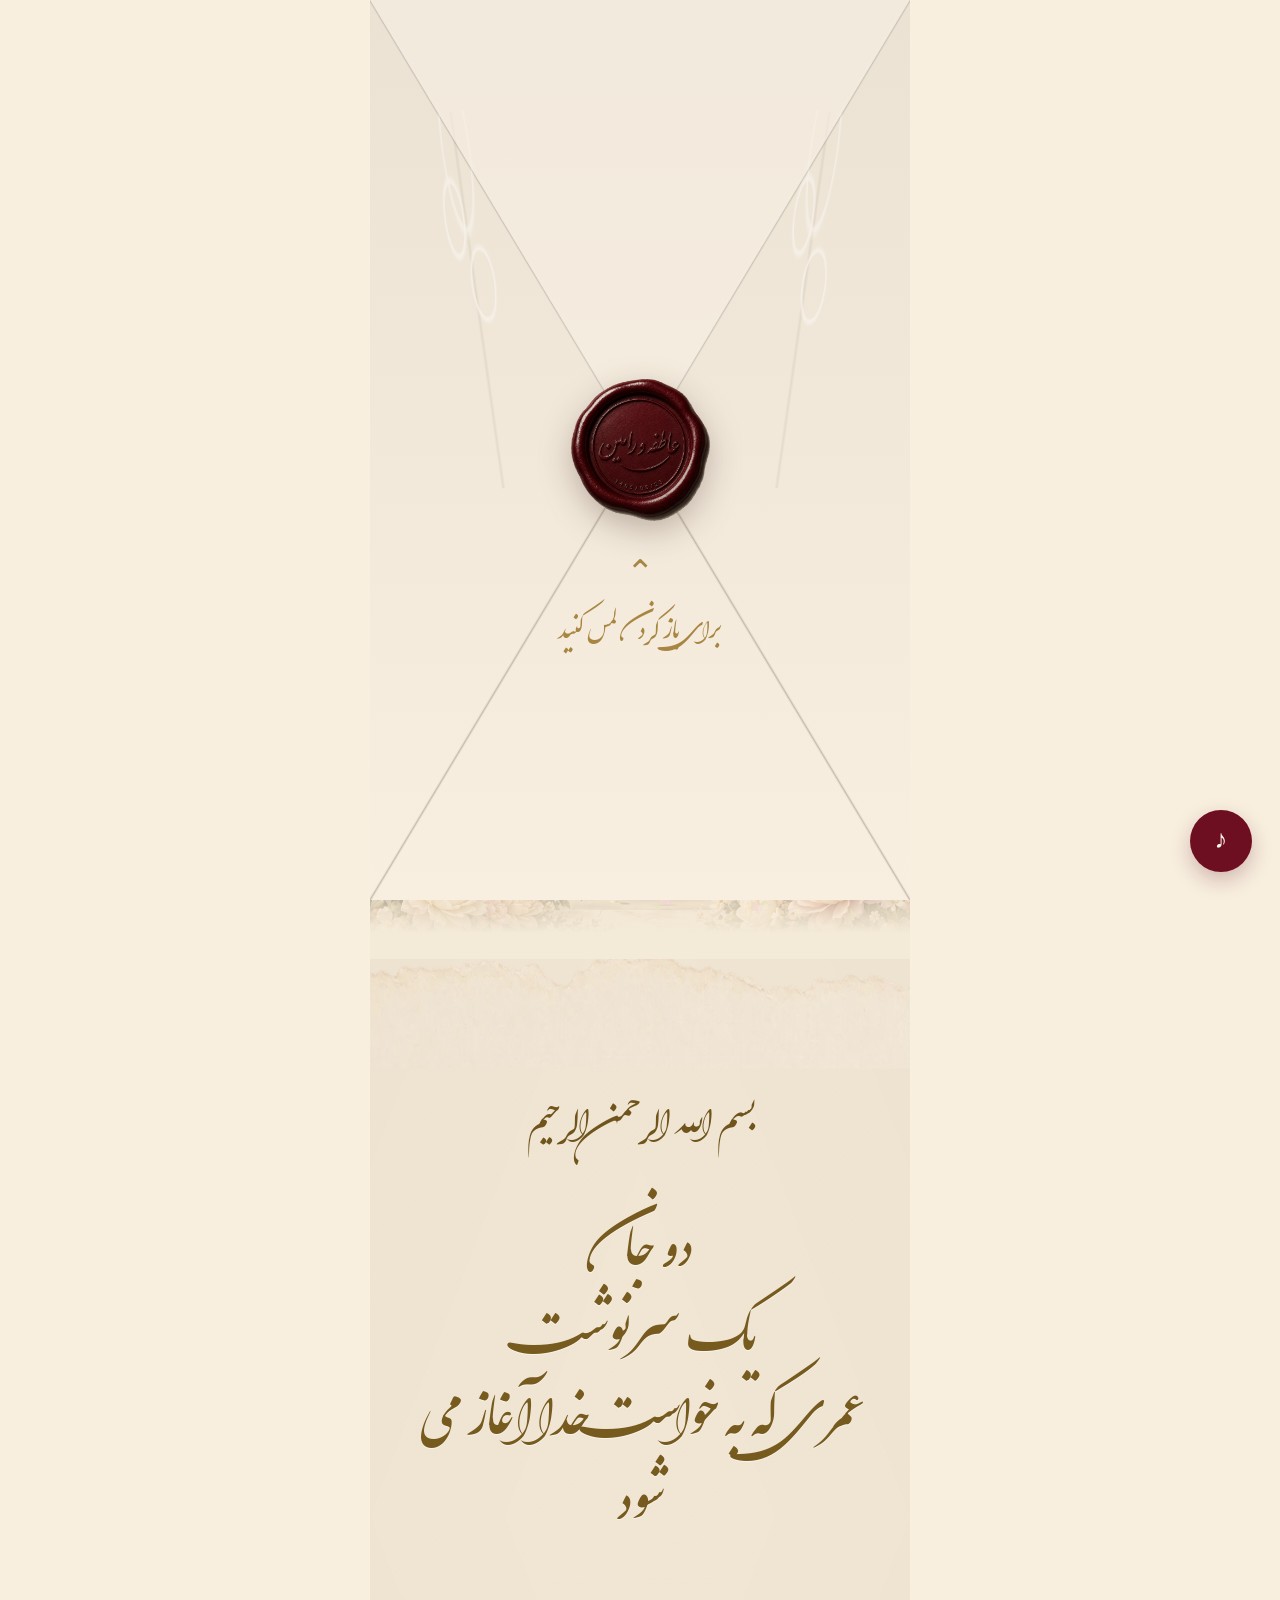
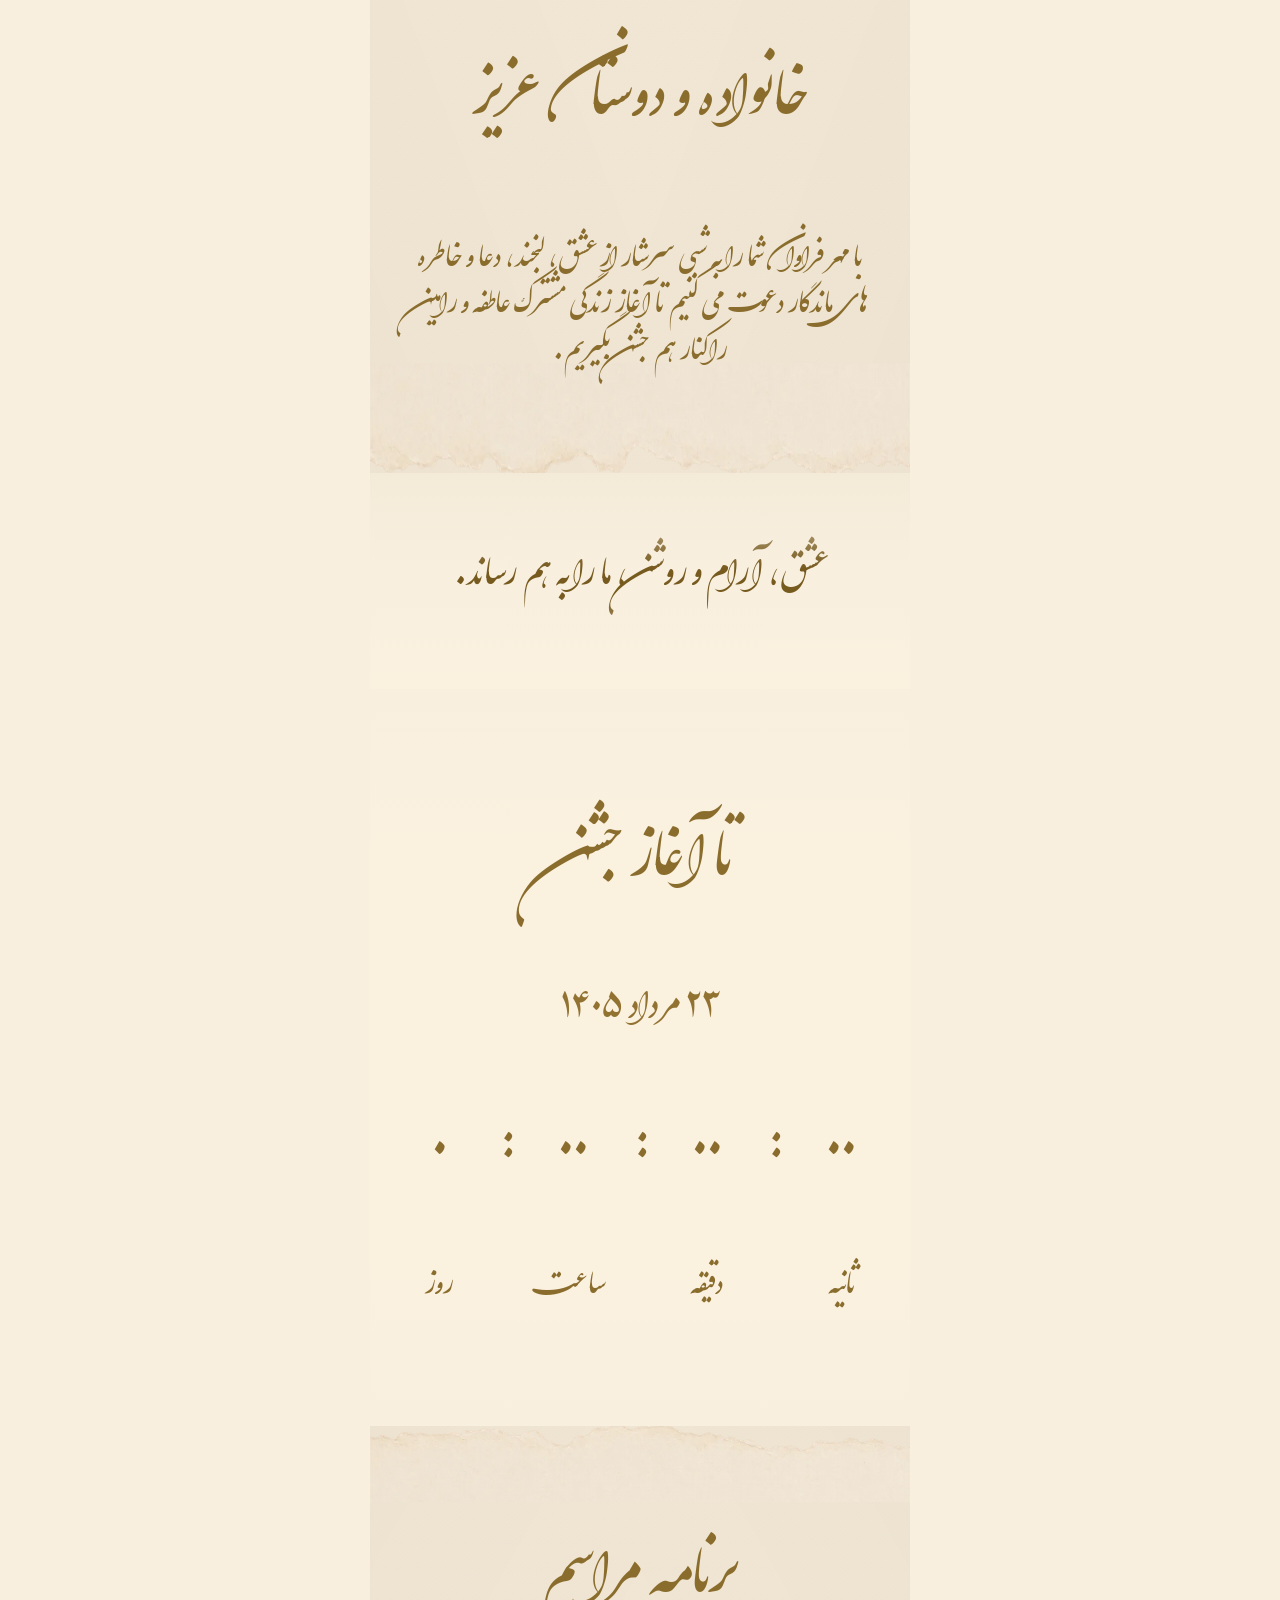
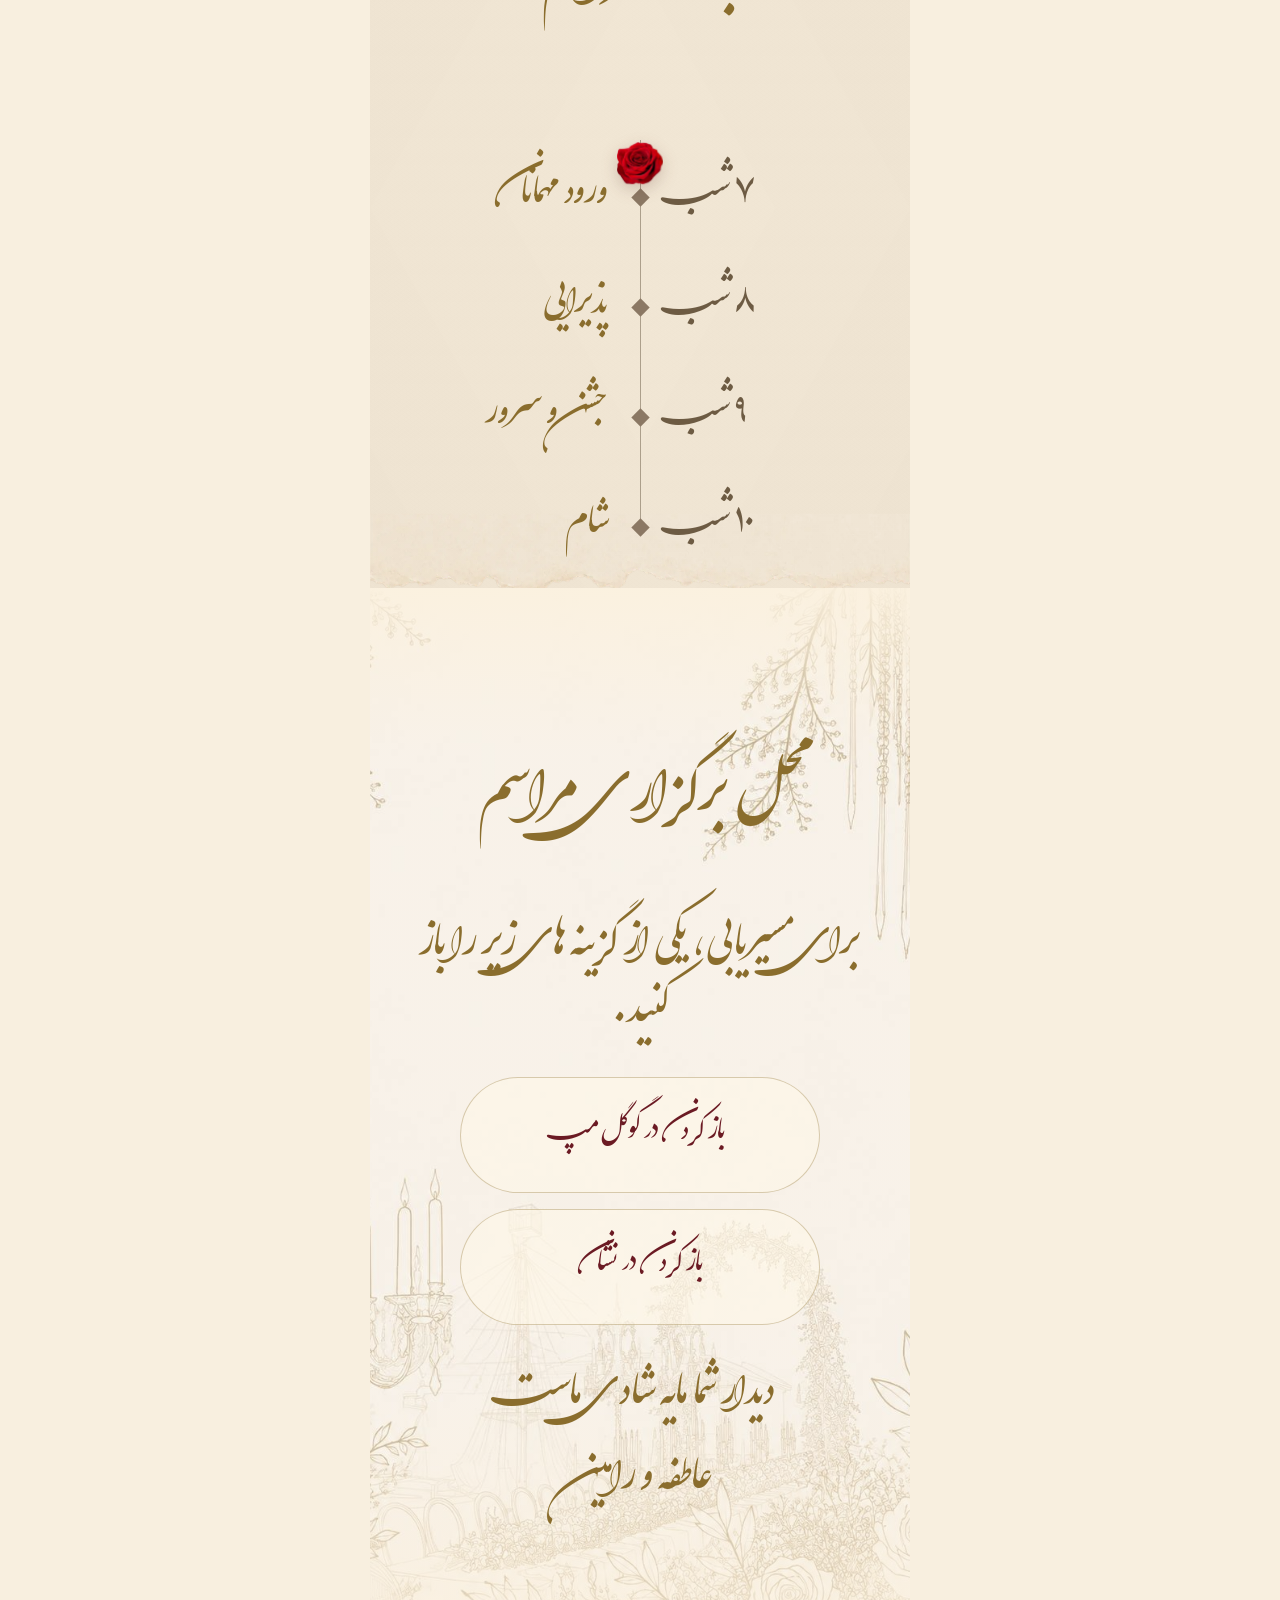
==== commit a79bf76e: "new design based on Ramin's suggestion" ====
--- a/Wedding/index.html
+++ b/Wedding/index.html
@@ -1,89 +1,87 @@
 <!doctype html>
 <html lang="fa" dir="rtl">
-  <head>
-    <meta charset="UTF-8" />
-    <meta name="viewport" content="width=device-width, initial-scale=1.0" />
-    <meta name="theme-color" content="#c9beb6" />
-    <title>دعوت‌نامه عروسی</title>
-    <link rel="stylesheet" href="styles.css" />
-  </head>
-  <body>
-    <main class="scene" aria-label="دعوت‌نامه عروسی">
-      <div class="backdrop" aria-hidden="true">
-        <span class="lace lace--left"></span>
-        <span class="lace lace--right"></span>
-      </div>
+<head>
+  <meta charset="utf-8">
+  <meta name="viewport" content="width=device-width, initial-scale=1">
+  <title>باغ مقدس</title>
+  <link rel="stylesheet" href="styles.css?v=20260721-nastaliq-fix">
+</head>
+<body>
+  <main class="phone-canvas" id="top">
+    <section class="envelope-screen" id="envelopeScreen" aria-label="باز کردن دعوت نامه">
+      <button class="envelope-button" id="openInvitation" type="button">
+        <span class="envelope-art" aria-hidden="true">
+          <span class="envelope-flap"></span>
+          <span class="emboss emboss-left"></span>
+          <span class="emboss emboss-right"></span>
+          <span class="wax-seal"></span>
+        </span>
+        <span class="open-cue">&#8963;</span>
+        <span class="tap-text">برای باز کردن لمس کنید</span>
+      </button>
+    </section>
 
-      <div class="sparkles" id="sparkles" aria-hidden="true"></div>
+    <div class="invite-content" id="inviteContent" aria-live="polite">
+      <section class="hero landing-hero" aria-label="دعوت نامه عروسی عاطفه و رامین">
+        <img src="assets/landing.png" alt="دعوت نامه عروسی عاطفه و رامین">
+        <span class="petals-overlay" aria-hidden="true"></span>
+        <!-- <a class="scroll-link" href="#blessing" aria-label="پایین بروید">&#8964;</a> -->
+      </section>
 
-      <button class="envelope-stage" id="envelope" type="button" aria-label="باز کردن دعوت‌نامه" aria-expanded="false">
-        <span class="envelope-shadow" aria-hidden="true"></span>
+      <section class="blessing panel torn-paper torn-top reveal-on-scroll" id="blessing">
+        <p class="arabic">بسم الله الرحمن الرحيم</p>
+        <p class="script blessing-line">دو جان<br>یک سرنوشت<br>عمری که به خواست خدا آغاز می شود</p>
+        <h2>خانواده و دوستان عزیز</h2>
+        <p>با مهر فراوان شما را به شبی سرشار از عشق، لبخند، دعا و خاطره های ماندگار دعوت می کنیم تا آغاز زندگی مشترک عاطفه و رامین را کنار هم جشن بگیریم.</p>
+      </section>
 
-        <span class="envelope">
-          <span class="envelope__back"></span>
+      <section class="swans-section reveal-on-scroll">
+        <p>عشق، آرام و روشن، ما را به هم رساند.</p>
+      </section>
 
-          <img
-            class="invitation"
-            src="assets/images/invitation.png"
-            alt="دعوت‌نامه عاطفه و رامین؛ جمعه ۲۳ مرداد، ساعت ۱۹ تا ۲۲، تهران، عمارت مجنون"
-          />
+      <section class="countdown-section reveal-on-scroll">
+        <h2>تا آغاز جشن</h2>
+        <p class="persian-date">۲۳ مرداد ۱۴۰۵</p>
+        <div class="countdown" id="countdown" aria-label="شمارش معکوس تا ۲۳ مرداد ۱۴۰۵">
+          <div><strong id="days">۰</strong><span>روز</span></div>
+          <b>:</b>
+          <div><strong id="hours">۰</strong><span>ساعت</span></div>
+          <b>:</b>
+          <div><strong id="minutes">۰</strong><span>دقیقه</span></div>
+          <b>:</b>
+          <div><strong id="seconds">۰</strong><span>ثانیه</span></div>
+        </div>
+      </section>
 
-          <span class="envelope__front envelope__front--left"></span>
-          <span class="envelope__front envelope__front--right"></span>
-          <span class="envelope__front envelope__front--bottom"></span>
-          <span class="envelope__flap"></span>
+      <section class="schedule panel torn-paper torn-both reveal-on-scroll">
+        <h2>برنامه مراسم</h2>
+        <div class="timeline">
+          <span class="timeline-progress" id="timelineProgress" aria-hidden="true"></span>
+          <div class="event reveal-on-scroll"><time>۷ شب</time><span></span><b>ورود مهمانان</b></div>
+          <div class="event reveal-on-scroll"><time>۸ شب</time><span></span><b>پذیرایی</b></div>
+          <div class="event reveal-on-scroll"><time>۹ شب</time><span></span><b>جشن و سرور</b></div>
+          <div class="event reveal-on-scroll"><time>۱۰ شب</time><span></span><b>شام</b></div>
+        </div>
+      </section>
 
-          <span class="seal" aria-hidden="true">
-            <img src="assets/images/seal.png" alt="" />
-          </span>
+      <footer class="final-section reveal-on-scroll">
+        <div class="final-content">
+          <h2>محل برگزاری مراسم</h2>
+          <p>برای مسیریابی، یکی از گزینه های زیر را باز کنید.</p>
+          <div class="redirect-links">
+            <a class="redirect-link" href="https://maps.app.goo.gl/T23Egv7WV9VbKCEK7" target="_blank" rel="noreferrer">باز کردن در گوگل مپ</a>
+            <a class="redirect-link" href="https://nshn.ir/4d_bvcg7Qxd2TH" target="_blank" rel="noreferrer">باز کردن در نشان</a>
+          </div>
+          <p>دیدار شما مایه شادی ماست</p>
+          <p class="script">عاطفه و رامین</p>
+        </div>
+      </footer>
+    </div>
+  </main>
 
-          <span class="tap-copy">روی پاکت بزنید</span>
-        </span>
-      </button>
-    </main>
+  <button class="audio-toggle" id="audioToggle" type="button" aria-label="توقف موسیقی">II</button>
+  <audio id="weddingAudio" src="wedding-song.mp3?v=20260721202646" loop preload="auto"></audio>
 
-    <footer class="controls">
-      <div class="controls__inner">
-        <button class="icon-button" id="musicButton" type="button" aria-label="پخش موسیقی" title="موسیقی">
-          <svg viewBox="0 0 24 24" aria-hidden="true"><path d="M9 18V5l10-2v13M9 18c0 1.7-1.8 3-4 3s-4-1.3-4-3 1.8-3 4-3 4 1.3 4 3Zm10-2c0 1.7-1.8 3-4 3s-4-1.3-4-3 1.8-3 4-3 4 1.3 4 3Z" /></svg>
-        </button>
-        <button class="details-button" id="detailsButton" type="button">اطلاعات مراسم</button>
-        <button class="icon-button controls__fullscreen" id="fullscreenButton" type="button" aria-label="نمایش تمام‌صفحه" title="تمام‌صفحه">
-          <svg viewBox="0 0 24 24" aria-hidden="true"><path d="M8 3H3v5M16 3h5v5M8 21H3v-5m13 5h5v-5" /></svg>
-        </button>
-      </div>
-    </footer>
-
-    <dialog class="details" id="detailsDialog">
-      <button class="details__close" id="closeDetails" type="button" aria-label="بستن">×</button>
-      <p class="details__kicker">جشن پیوند ما</p>
-      <h2>اطلاعات مراسم</h2>
-      <dl>
-        <div><dt>تاریخ</dt><dd>جمعه، ۲۳ مرداد</dd></div>
-        <div><dt>ساعت</dt><dd>۱۹:۰۰</dd></div>
-        <div><dt>نشانی</dt><dd>تهران، عمارت مجنون</dd></div>
-      </dl>
-      <a
-        class="details__map-link"
-        href="https://www.google.com/maps/dir/?api=1&amp;destination=35.6647378%2C51.2293936&amp;travelmode=driving"
-        target="_blank"
-        rel="noopener noreferrer"
-        aria-label="نمایش محل مراسم در گوگل مپ"
-      >
-        <svg class="details__map-logo" viewBox="0 0 32 32" aria-hidden="true">
-          <path fill="#34a853" d="M16 2a10 10 0 0 0-10 10c0 7.5 10 18 10 18s10-10.5 10-18A10 10 0 0 0 16 2Z"/>
-          <path fill="#fbbc04" d="M6 12c0 3.3 2.2 7.6 4.7 11.2L16 16l-5.8-8A9.9 9.9 0 0 0 6 12Z"/>
-          <path fill="#4285f4" d="M16 2a10 10 0 0 0-5.8 1.9L16 12l8.1-4.2A10 10 0 0 0 16 2Z"/>
-          <path fill="#ea4335" d="M24.1 7.8 16 12v4l5.3 7.2C23.8 19.6 26 15.3 26 12c0-1.5-.3-2.9-.9-4.2Z"/>
-          <circle cx="16" cy="12" r="3.5" fill="#fff"/>
-        </svg>
-        <span>مشاهده مسیر در Google Maps</span>
-      </a>
-      <p class="details__note">مشتاق دیدارتان هستیم</p>
-    </dialog>
-
-    <audio id="music" src="assets/audio/wedding-song.mp3" loop preload="auto"></audio>
-
-    <script src="script.js"></script>
-  </body>
+  <script src="script.js?v=20260721-nastaliq-fix"></script>
+</body>
 </html>
--- a/Wedding/styles.css
+++ b/Wedding/styles.css
@@ -1,430 +1,660 @@
+:root {
+  --cream: #f8efdf;
+  --paper: #f4ead8;
+  --ink: #8a6d2d;
+  --soft-ink: #a88642;
+  --burgundy: #6e0f21;
+  --rose: #e8c7bd;
+  --leaf: #7c8d66;
+  --shadow: rgba(88, 57, 30, .18);
+}
+
 @font-face {
-  font-family: "Invitation UI";
+  font-family: "IranNastaliq";
+  src: url("assets/fonts/font_6.ttf") format("truetype");
+  font-weight: 400;
+  font-style: normal;
+  font-display: swap;
+}
+
+@font-face {
+  font-family: "IRANSansDN";
   src: url("assets/fonts/font_50.ttf") format("truetype");
+  font-weight: 700;
   font-style: normal;
-  font-weight: 100 900;
   font-display: swap;
 }
 
-@font-face {
-  font-family: "Invitation Script";
-  src: url("assets/fonts/font_6.ttf") format("truetype");
-  font-style: normal;
-  font-weight: 400;
-  font-display: swap;
-}
-
-:root {
-  --paper: #fffaf4;
-  --ink: #39282a;
-  --wine: #663941;
-  --kraft: #b89572;
-  --kraft-dark: #927253;
-  --gold: #d6b66f;
-  --bar-height: 60px;
-  --ease-out: cubic-bezier(.18, .8, .22, 1);
-}
-
 * { box-sizing: border-box; }
-
-html, body { height: 100%; }
-
+html { scroll-behavior: smooth; }
 body {
   margin: 0;
+  background: var(--cream);
+  color: var(--ink);
+  font-family: "IranNastaliq", "IRANSansDN", Georgia, serif;
+  font-size: 32px;
+  direction: rtl;
+}
+
+.phone-canvas {
+  position: relative;
+  width: min(100%, 540px);
+  margin: 0 auto;
+  min-height: 100vh;
+  background: #fbf1df;
   overflow: hidden;
-  color: var(--ink);
-  background: #c9beb6;
-  font-family: "Invitation UI", Tahoma, "Segoe UI", sans-serif;
-}
-
-button { font: inherit; }
-
-.scene {
+}
+
+.invite-content > section,
+.invite-content > footer {
+  position: relative;
+}
+
+.invite-content > section + section,
+.invite-content > section + footer {
+  margin-top: -2px;
+}
+
+.envelope-screen {
+  position: fixed;
+  inset: 0;
+  z-index: 30;
+  min-height: 100vh;
+  display: grid;
+  place-items: center;
+  pointer-events: auto;
+  font-size: 44px;
+}
+
+.envelope-screen::before {
+  content: "";
+  position: absolute;
+  top: 0;
+  left: 50%;
+  width: min(100%, 540px);
+  height: 100%;
+  transform: translateX(-50%);
+  opacity: 0;
+  background:
+    linear-gradient(38deg, transparent 47%, rgba(255, 233, 173, .76) 49%, transparent 53%),
+    linear-gradient(-38deg, transparent 47%, rgba(255, 233, 173, .76) 49%, transparent 53%),
+    linear-gradient(142deg, transparent 47%, rgba(255, 219, 126, .62) 50%, transparent 54%),
+    linear-gradient(-142deg, transparent 47%, rgba(255, 219, 126, .62) 50%, transparent 54%);
+  filter: blur(10px);
+  pointer-events: none;
+}
+
+.envelope-button {
+  width: min(100%, 540px);
+  min-height: 100vh;
+  border: 0;
+  padding: 0;
+  background: transparent;
+  color: var(--soft-ink);
+  cursor: pointer;
+  font: inherit;
+}
+
+.envelope-art {
   position: relative;
   display: grid;
   place-items: center;
   width: 100%;
-  height: calc(100dvh - var(--bar-height));
-  min-height: 420px;
+  min-height: 100vh;
+  background: linear-gradient(#ebe2d4, #f8efe1);
+  transition: transform 1.1s ease, filter 1.1s ease, opacity 1.1s ease;
+}
+
+.envelope-art::before,
+.envelope-art::after,
+.envelope-flap {
+  content: "";
+  position: absolute;
+  inset: 0;
+  pointer-events: none;
+}
+
+.envelope-art::before {
+  background:
+    linear-gradient(to bottom right, transparent calc(50% - 1px), rgba(126, 111, 88, .24) 50%, transparent calc(50% + 2px)),
+    linear-gradient(to bottom left, transparent calc(50% - 1px), rgba(126, 111, 88, .24) 50%, transparent calc(50% + 2px));
+}
+
+.envelope-art::after {
+  background:
+    linear-gradient(to top right, transparent calc(50% - 1px), rgba(126, 111, 88, .2) 50%, transparent calc(50% + 2px)),
+    linear-gradient(to top left, transparent calc(50% - 1px), rgba(126, 111, 88, .2) 50%, transparent calc(50% + 2px));
+  filter: drop-shadow(0 -7px 8px rgba(91, 70, 43, .11));
+}
+
+.envelope-flap {
+  background:
+    linear-gradient(to bottom right, transparent 49.7%, rgba(255,255,255,.3) 50%, transparent 50.3%),
+    linear-gradient(to bottom left, transparent 49.7%, rgba(255,255,255,.3) 50%, transparent 50.3%);
+  transform-origin: top;
+  clip-path: polygon(0 0, 100% 0, 50% 50%);
+  background-color: rgba(247, 239, 226, .62);
+  z-index: 1;
+}
+
+.emboss {
+  position: absolute;
+  width: 110px;
+  height: 380px;
+  opacity: .45;
+  background:
+    radial-gradient(ellipse at 50% 10%, transparent 12px, rgba(255,255,255,.8) 13px, transparent 15px),
+    radial-gradient(ellipse at 40% 28%, transparent 8px, rgba(255,255,255,.9) 9px, transparent 11px),
+    radial-gradient(ellipse at 58% 46%, transparent 10px, rgba(255,255,255,.9) 11px, transparent 13px),
+    linear-gradient(90deg, transparent 48%, rgba(142, 126, 95, .28), transparent 52%);
+}
+.emboss-left { left: 52px; top: 110px; transform: rotate(-8deg); }
+.emboss-right { right: 52px; top: 110px; transform: rotate(8deg); }
+
+.wax-seal {
+  position: relative;
+  z-index: 2;
+  width: 142px;
+  height: 142px;
+  background: url("assets/seal-cut.png") center / contain no-repeat;
+  filter: drop-shadow(0 10px 16px rgba(49, 22, 13, .28));
+}
+
+.open-cue, .tap-text {
+  position: absolute;
+  left: 50%;
+  transform: translateX(-50%);
+  letter-spacing: 0;
+  text-transform: none;
+  z-index: 3;
+  white-space: nowrap;
+}
+.open-cue { bottom: 30vh; font-size: 34px; }
+.tap-text { bottom: 25vh; font-size: 28px; }
+
+body.opened .envelope-screen {
+  animation: liftAway 1.8s ease forwards;
+}
+body.opened .envelope-screen::before {
+  animation: edgeGlow 1.35s ease forwards;
+}
+body.opened .envelope-flap {
+  animation: flapOpen 1.05s ease-in forwards;
+}
+body.opened .envelope-art {
+  animation: envelopeFade 1.8s ease forwards;
+}
+body.opened .wax-seal {
+  animation: sealGlow 1.8s ease forwards;
+}
+
+.invite-content { display: block; }
+
+.panel {
+  position: relative;
+  margin: 0 auto;
+  min-height: 690px;
+  padding: 64px 42px;
+  text-align: center;
+  background: var(--paper);
   overflow: hidden;
+}
+
+.hero {
+  min-height: 100vh;
+  display: flex;
+  flex-direction: column;
+  align-items: center;
+}
+
+.landing-hero {
+  position: relative;
+  display: block;
+  min-height: 100vh;
+  padding: 0;
+  overflow: hidden;
+  background: #f5ead7;
+}
+
+.landing-hero::after {
+  content: "";
+  position: absolute;
+  left: 0;
+  right: 0;
+  bottom: -1px;
+  z-index: 2;
+  height: 150px;
+  background: linear-gradient(180deg, rgba(245, 234, 215, 0), #f4ead8 82%);
+  pointer-events: none;
+}
+
+.landing-hero img {
+  display: block;
+  width: 100%;
+  min-height: 100vh;
+  object-fit: cover;
+  object-position: center top;
+}
+
+.petals-overlay {
+  position: absolute;
+  inset: 0;
+  z-index: 1;
+  background: url("assets/petals.png") top center / 100% auto repeat-y;
+  opacity: .78;
+  pointer-events: none;
+  animation: petalsFall 18s linear infinite;
+}
+
+.placeholder-image {
+  background: linear-gradient(135deg, #eadfcc, #faf5eb 45%, #d9c5a6);
+  border: 1px solid rgba(171, 137, 75, .28);
+}
+
+.flowers, .floral-frame::before, .floral-frame::after, .floral-corner::before, .floral-corner::after {
+  content: "";
+  position: absolute;
+  background:
+    radial-gradient(circle at 20% 35%, var(--rose) 0 13px, transparent 14px),
+    radial-gradient(circle at 45% 50%, #f1ded4 0 18px, transparent 19px),
+    radial-gradient(circle at 70% 40%, #e5b9b0 0 12px, transparent 13px),
+    linear-gradient(30deg, transparent 45%, var(--leaf) 46% 48%, transparent 49%);
+}
+.flowers-bottom { left: 0; right: 0; bottom: 0; height: 92px; }
+.floral-frame::before { top: 20px; right: 14px; width: 140px; height: 170px; }
+.floral-frame::after { bottom: 0; left: 12px; width: 180px; height: 130px; }
+
+.script, h1, h2, .scroll-link, .photo-toggle, footer {
+  font-family: "IranNastaliq", "IRANSansDN", serif;
+  font-weight: 400;
+}
+h1 {
+  margin: 18px 0 28px;
+  font-size: 76px;
+  line-height: .9;
+}
+h1 span { display: block; font-size: 34px; }
+h2 { font-size: 66px; margin: 0 0 38px; }
+h3 { font-size: 44px; margin: 24px 0 12px; font-weight: 400; }
+p { line-height: 1.45; }
+.small, .date { margin: 14px 0 0; font-size: 28px; }
+.date { font-family: "IRANSansDN", Tahoma, Arial, sans-serif; }
+.scroll-link {
+  position: absolute;
+  left: 50%;
+  bottom: 27%;
+  transform: translateX(-50%);
+  color: var(--ink);
+  text-decoration: none;
+  font-size: 42px;
+  line-height: 1;
+  z-index: 2;
+}
+
+.arabic {
+  font-family: "IranNastaliq", "IRANSansDN", serif;
+  font-size: 40px;
+  margin-top: 80px;
+  color: #6f541c;
+}
+.blessing .script {
+  color: #765a1e;
+  font-size: 58px;
+  text-shadow: 0 1px 0 rgba(255,255,255,.55);
+}
+
+.swans-section {
+  position: relative;
+  padding: 78px 34px 82px;
+  text-align: center;
+  background:
+    linear-gradient(180deg, rgba(244, 234, 216, 0), rgba(248, 239, 223, .96) 30%, rgba(248, 239, 223, .96) 70%, rgba(251, 241, 223, 0));
+  overflow: hidden;
+}
+
+.swans-section::before,
+.swans-section::after {
+  content: "";
+  position: absolute;
+  left: 0;
+  right: 0;
+  z-index: 2;
+  height: 96px;
+  pointer-events: none;
+}
+
+.swans-section::before {
+  top: 0;
+  background: linear-gradient(180deg, #f4ead8, rgba(244, 234, 216, 0));
+}
+
+.swans-section::after {
+  bottom: 0;
+  background: linear-gradient(0deg, #fbf1df, rgba(251, 241, 223, 0));
+}
+
+.swans-section img {
+  display: block;
+  width: min(100%, 420px);
+  margin: 0 auto 24px;
+  border-radius: 8px;
+  box-shadow: 0 18px 34px rgba(98, 69, 33, .18);
+}
+
+.swans-section p {
+  margin: 0;
+  font-size: 40px;
+  color: #765a1e;
+}
+
+.torn-paper {
+  background:
+    linear-gradient(180deg, rgba(248, 239, 223, .03), rgba(248, 239, 223, .03)),
+    url("assets/paper-full-smooth.png?v=20260721a") center / 100% 100% no-repeat;
+}
+
+.schedule {
+  box-shadow: none;
+}
+
+.torn-paper::before,
+.torn-paper::after {
+  content: none;
+  position: absolute;
+  left: 0;
+  z-index: 1;
+  width: 100%;
+  height: 72px;
+  background-repeat: no-repeat;
+  background-position: center;
+  background-size: calc(100% + 2px) 100%;
+  opacity: 1;
+  pointer-events: none;
+}
+
+.torn-paper > * {
+  position: relative;
+  z-index: 3;
+}
+
+.countdown-section {
+  padding: 84px 20px 92px;
+  text-align: center;
+  background:
+    linear-gradient(180deg, rgba(248, 239, 223, .96), rgba(251, 241, 223, 1) 22%, rgba(251, 241, 223, 1) 78%, rgba(248, 239, 223, .96));
+}
+.persian-date {
+  margin: -18px 0 28px;
+  font-size: 42px;
+  color: #927231;
+}
+.countdown {
+  display: grid;
+  grid-template-columns: 1fr auto 1fr auto 1fr auto 1fr;
+  gap: 10px;
+  align-items: start;
+  direction: ltr;
+}
+.countdown strong {
+  display: block;
+  font-size: 60px;
+  font-weight: 400;
+  direction: ltr;
+}
+.countdown span {
+  display: block;
+  font-size: 32px;
+}
+.countdown b { font-weight: 400; font-size: 54px; }
+
+.timeline {
+  position: relative;
+  min-height: 386px;
+  margin-top: 60px;
   isolation: isolate;
-  background:
-    linear-gradient(rgba(250,246,237,.18), rgba(234,221,196,.18)),
-    url("assets/images/background.png") center / cover no-repeat;
-}
-
-.backdrop {
-  position: absolute;
-  inset: 0;
-  z-index: -3;
-  overflow: hidden;
+  transform: translateZ(0);
+}
+.timeline::before {
+  content: "";
+  position: absolute;
+  top: 0;
+  bottom: 0;
+  left: 50%;
+  border-left: 1px solid rgba(90, 75, 52, .45);
+}
+.timeline-progress {
+  position: absolute;
+  z-index: 3;
+  top: 0;
+  left: 50%;
+  width: 46px;
+  height: 46px;
+  background: url("assets/timeline-rose-cut.png") center / contain no-repeat;
+  filter: drop-shadow(0 5px 8px rgba(82, 35, 25, .2));
+  transform: translate3d(-50%, calc(var(--progress-y, 0px) - 14px), 0);
+  will-change: transform;
+  backface-visibility: hidden;
+}
+.event {
+  position: absolute;
+  left: 0;
+  width: 100%;
+  display: grid;
+  grid-template-columns: 1fr 34px 1fr;
+  align-items: center;
+  column-gap: 16px;
+  text-align: center;
+}
+.event span {
+  display: block;
+  justify-self: center;
+  width: 13px;
+  height: 13px;
+  background: #8b7864;
+  transform: rotate(45deg);
+}
+.event time {
+  justify-self: end;
+  font-size: 40px;
+  color: #6d5b43;
+}
+.event b {
+  justify-self: start;
+  font-size: 40px;
+  font-weight: 400;
+  color: var(--ink);
+}
+.event:nth-of-type(1) { top: 0; }
+.event:nth-of-type(2) { top: 110px; }
+.event:nth-of-type(3) { top: 220px; }
+.event:nth-of-type(4) { top: 330px; }
+.schedule.is-visible .event {
   opacity: 1;
-  background:
-    radial-gradient(circle at 50% 42%, rgba(255,255,255,.08) 0 30%, rgba(78,53,33,.14) 100%),
-    linear-gradient(90deg, rgba(255,255,255,.08), transparent 44%, rgba(121,88,54,.06));
-}
-
-.lace {
-  position: absolute;
-  width: 42vw;
-  height: 125%;
-  top: -8%;
-  opacity: .7;
-  filter: blur(.2px) drop-shadow(0 3px 4px rgba(100,77,66,.15));
-  background:
-    radial-gradient(circle, transparent 28%, rgba(255,252,247,.86) 30% 38%, transparent 40%) 0 0 / 76px 76px,
-    radial-gradient(circle, rgba(255,252,247,.6) 0 7%, transparent 8%) 38px 38px / 76px 76px;
-  transform: rotate(-8deg);
-}
-
-.lace--left,
-.lace--right { display: none; }
-
-.sparkles { position: absolute; inset: 0; z-index: 8; pointer-events: none; }
-
-.sparkle {
-  position: absolute;
-  width: var(--size);
-  height: var(--size);
+  transform: translateY(0);
+}
+.schedule.is-visible .event:nth-of-type(1) { transition-delay: .08s; }
+.schedule.is-visible .event:nth-of-type(2) { transition-delay: .18s; }
+.schedule.is-visible .event:nth-of-type(3) { transition-delay: .28s; }
+.schedule.is-visible .event:nth-of-type(4) { transition-delay: .38s; }
+
+.redirect-links {
+  display: grid;
+  gap: 16px;
+  width: min(100%, 360px);
+  margin: 0 auto;
+}
+.redirect-link {
+  display: block;
+  padding: 14px 22px;
+  border: 1px solid rgba(138, 109, 45, .32);
   border-radius: 999px;
+  background: rgba(255, 248, 232, .55);
+  text-decoration: none;
+  color: #6b1a23;
+  font-size: 30px;
+}
+
+.floral-corner::before { top: 0; right: 0; width: 190px; height: 190px; }
+.floral-corner::after { bottom: 0; left: 0; width: 190px; height: 160px; }
+
+.primary-btn {
+  border: 0;
+  border-radius: 22px;
+  padding: 13px 28px;
+  background: var(--burgundy);
+  color: #fff8ec;
+  font: 400 24px "IranNastaliq", "IRANSansDN", serif;
+  cursor: pointer;
+  box-shadow: 0 8px 18px rgba(94, 17, 31, .22);
+}
+
+footer {
+  padding: 44px 20px 86px;
+  text-align: center;
+  font-size: 46px;
+}
+
+.final-section {
+  min-height: 860px;
+  display: grid;
+  align-content: center;
+  gap: 10px;
+  padding: 120px 36px 104px;
+  background:
+    linear-gradient(180deg, rgba(251,241,223,.96) 0%, rgba(250,244,234,.38) 16%, rgba(250,244,234,.42) 78%, rgba(251,241,223,.74) 100%),
+    url("assets/final-bg.png") center / cover no-repeat;
+}
+
+.final-content {
+  display: grid;
+  gap: 18px;
+  align-content: center;
+  min-height: 620px;
+}
+
+.final-content h2,
+.final-content p {
+  margin: 0;
+}
+
+.final-content .redirect-links {
+  margin: 10px auto 22px;
+}
+
+.audio-toggle {
+  position: fixed;
+  right: 28px;
+  bottom: 28px;
+  z-index: 10;
+  width: 62px;
+  height: 62px;
+  border: 0;
+  border-radius: 50%;
+  background: var(--burgundy);
+  color: #fff8ec;
+  font: 700 26px "IRANSansDN", Tahoma, Arial, sans-serif;
+  cursor: pointer;
+  box-shadow: 0 8px 20px rgba(94, 17, 31, .25);
+}
+
+.reveal-on-scroll {
   opacity: 0;
-  background: #fff9d8;
-  box-shadow: 0 0 9px 3px rgba(255,247,199,.75);
-  animation: twinkle var(--duration) ease-in-out var(--delay) infinite;
-}
-
-@keyframes twinkle {
-  0%, 100% { opacity: 0; transform: translateY(10px) scale(.5); }
-  45% { opacity: .9; }
-  70% { opacity: .25; transform: translateY(-24px) scale(1); }
-}
-
-.envelope-stage {
-  --final-card-top: -76%;
-  --final-card-right: 10%;
-  --final-card-width: 80%;
-  position: relative;
-  width: min(94vw, calc(100dvh - var(--bar-height) - 24px), 920px);
-  aspect-ratio: 1;
-  padding: 0;
-  border: 0;
-  color: var(--ink);
-  background: transparent;
-  cursor: pointer;
-  perspective: 1800px;
-  -webkit-tap-highlight-color: transparent;
-}
-
-.envelope-stage:focus-visible { outline: 3px solid #fff; outline-offset: 8px; }
-.envelope {
-  position: absolute;
-  top: 18.5%;
-  left: 6%;
-  width: 88%;
-  height: 63%;
-  transform-style: preserve-3d;
-  transition: top .9s var(--ease-out), left .9s var(--ease-out), width .9s var(--ease-out), height .9s var(--ease-out);
-}
-
-.envelope-shadow {
-  position: absolute;
-  z-index: 0;
-  left: 7%; right: 7%; bottom: 12%; height: 7%;
-  border-radius: 50%;
-  background: rgba(69,48,35,.28);
-  filter: blur(18px);
-  transition: opacity 1s var(--ease-out), transform 1.2s var(--ease-out);
-}
-
-.envelope__back,
-.envelope__front,
-.envelope__flap {
-  position: absolute;
-  inset: 0;
-  display: block;
-  overflow: hidden;
-  background-color: var(--kraft);
-  background-image:
-    radial-gradient(ellipse at 22% 18%, rgba(255,255,255,.13), transparent 38%),
-    linear-gradient(115deg, rgba(255,255,255,.06), transparent 42%, rgba(54,30,13,.09)),
-    repeating-linear-gradient(7deg, transparent 0 3px, rgba(74,45,24,.035) 4px, transparent 5px 9px),
-    repeating-linear-gradient(93deg, transparent 0 5px, rgba(255,255,255,.025) 6px 7px);
-  box-shadow: inset 0 0 0 1px rgba(72,46,27,.16), inset 0 0 42px rgba(74,45,24,.08);
-}
-
-.envelope__back { z-index: 1; }
-.envelope__back::before {
-  content: "";
-  position: absolute;
-  inset: 0;
-  background:
-    linear-gradient(115deg, rgba(255,255,255,.19), transparent 42%, rgba(103,84,40,.09)),
-    repeating-linear-gradient(12deg, transparent 0 5px, rgba(92,75,42,.025) 6px, transparent 7px 12px),
-    #d9d0a7;
-  clip-path: polygon(0 0, 100% 0, 50% 67%);
-}
-.envelope__front { z-index: 4; pointer-events: none; }
-.envelope__front--left {
-  clip-path: polygon(0 0, 52% 44%, 0 100%);
-  filter: brightness(.94) drop-shadow(3px 1px 2px rgba(78,51,31,.12));
-}
-.envelope__front--right {
-  clip-path: polygon(100% 0, 48% 44%, 100% 100%);
-  filter: brightness(1.035) drop-shadow(-3px 1px 2px rgba(78,51,31,.1));
-}
-.envelope__front--bottom {
-  clip-path: polygon(0 100%, 50% 40%, 100% 100%);
-  filter: brightness(.98) drop-shadow(0 -2px 2px rgba(78,51,31,.11));
-}
-
-.envelope__flap {
-  z-index: 6;
-  clip-path: polygon(0 0, 100% 0, 100% 3%, 56% 59%, 54% 61.5%, 52% 63%, 50% 63.6%, 48% 63%, 46% 61.5%, 44% 59%, 0 3%);
-  transform-origin: center top;
-  backface-visibility: visible;
-  transition: transform 1.05s var(--ease-out), z-index 0s .5s;
-  filter: brightness(1.02);
-}
-
-.envelope__flap::after {
-  content: "";
-  position: absolute;
-  inset: 6% 9% 8%;
-  opacity: 0;
-  background:
-    linear-gradient(125deg, rgba(255,255,255,.2), transparent 40%, rgba(103,84,40,.1)),
-    repeating-linear-gradient(10deg, transparent 0 6px, rgba(92,75,42,.025) 7px, transparent 8px 13px),
-    #ddd4ad;
-  clip-path: polygon(0 0, 100% 0, 100% 3%, 56% 59%, 54% 61.5%, 52% 63%, 50% 63.6%, 48% 63%, 46% 61.5%, 44% 59%, 0 3%);
-  transition: opacity .2s .52s;
-}
-
-.invitation {
-  position: absolute;
-  z-index: 3;
-  top: -37%;
-  right: 18.5%;
-  display: block;
-  width: 63%;
-  height: auto;
-  opacity: 0;
-  transform: translateY(18%) rotate(-90deg) scale(.58);
-  transform-origin: center;
-  box-shadow: 0 8px 24px rgba(54,36,26,.18);
-  will-change: top, transform, opacity;
-}
-
-.seal {
-  position: absolute;
-  z-index: 8;
-  top: 58%; left: 50%;
-  width: clamp(76px, 10.5vw, 122px);
-  aspect-ratio: 1;
-  transform: translate(-50%, -50%);
-  border-radius: 50%;
-  overflow: hidden;
-  background: #7d1118;
-  box-shadow: 0 5px 13px rgba(65,24,21,.42);
-  mix-blend-mode: multiply;
-  transition: transform .58s var(--ease-out), opacity .3s .25s;
-}
-
-.seal img {
-  position: absolute;
-  top: 50%;
-  left: 50%;
-  width: 128%;
-  height: 128%;
-  object-fit: cover;
-  transform: translate(-50%, -50%);
-}
-
-.tap-copy {
-  position: absolute;
-  z-index: 9;
-  top: 25%; left: 50%;
-  transform: translateX(-50%);
-  color: #30251f;
-  font-family: "Invitation Script", Tahoma, sans-serif;
-  font-size: clamp(1rem, 2.5vw, 1.85rem);
-  white-space: nowrap;
-  animation: breathe 2s ease-in-out infinite;
-  transition: opacity .35s;
-}
-
-@keyframes breathe { 50% { opacity: .58; transform: translateX(-50%) scale(.98); } }
-
-.envelope-stage:is(.is-opening, .is-card-visible, .is-lifting, .is-front, .is-rotating, .is-open) { cursor: default; }
-.envelope-stage:is(.is-opening, .is-card-visible, .is-lifting, .is-front, .is-rotating, .is-open):focus-visible { outline: none; }
-.envelope-stage:is(.is-opening, .is-card-visible, .is-lifting, .is-front, .is-rotating, .is-open) .envelope {
-  top: 48%;
-  left: 15%;
-  width: 70%;
-  height: 50%;
-}
-.envelope-stage:is(.is-opening, .is-card-visible, .is-lifting, .is-front, .is-rotating, .is-open) .envelope__flap { z-index: 2; transform: rotateX(180deg); }
-.envelope-stage:is(.is-opening, .is-card-visible, .is-lifting, .is-front, .is-rotating, .is-open) .envelope__flap::after { opacity: 1; }
-.envelope-stage.is-card-visible .invitation {
-  top: -37%;
+  transform: translateY(38px);
+  transition: opacity .9s ease, transform .9s ease;
+}
+
+.reveal-on-scroll.is-visible {
   opacity: 1;
-  transform: translateY(18%) rotate(-90deg) scale(.58);
-}
-.envelope-stage.is-lifting .invitation {
-  animation: lift-invitation 1.4s var(--ease-out) both;
-}
-.envelope-stage:is(.is-front, .is-rotating) .invitation {
-  z-index: 5;
-  top: -112%;
-  right: 18.5%;
-  width: 63%;
-  opacity: 1;
-  transform: translateY(0) rotate(-90deg) scale(.78);
-}
-.envelope-stage.is-rotating .invitation {
-  animation: rotate-invitation 1s var(--ease-out) both;
-}
-.envelope-stage.is-open .invitation {
-  z-index: 5;
-  top: var(--final-card-top);
-  right: var(--final-card-right);
-  width: var(--final-card-width);
-  opacity: 1;
-  transform: translateY(0) rotate(0deg) scale(1);
-  box-shadow: 0 10px 24px rgba(54,36,26,.2);
-}
-.envelope-stage:is(.is-opening, .is-card-visible, .is-lifting, .is-front, .is-rotating, .is-open) .seal { opacity: 0; transform: translate(-50%, -48%) scale(.65) rotate(18deg); }
-.envelope-stage:is(.is-opening, .is-card-visible, .is-lifting, .is-front, .is-rotating, .is-open) .tap-copy { opacity: 0; animation: none; }
-.envelope-stage:is(.is-opening, .is-card-visible, .is-lifting, .is-front, .is-rotating, .is-open) .envelope-shadow { opacity: .55; transform: scaleX(.82) translateY(22%); }
-
-@keyframes lift-invitation {
-  0% {
-    top: -37%;
-    right: 18.5%;
-    width: 63%;
-    opacity: 1;
-    transform: translateY(18%) rotate(-90deg) scale(.58);
+  transform: translateY(0);
+}
+
+@keyframes liftAway {
+  0%, 72% { opacity: 1; }
+  100% { opacity: 0; visibility: hidden; pointer-events: none; }
+}
+@keyframes flapOpen {
+  0% { transform: perspective(900px) rotateX(0deg); filter: brightness(1); }
+  100% { transform: perspective(900px) rotateX(-118deg); filter: brightness(1.08); }
+}
+@keyframes envelopeFade {
+  0%, 55% { opacity: 1; }
+  100% { opacity: 0; }
+}
+@keyframes edgeGlow {
+  0% { opacity: 0; }
+  30% { opacity: 1; }
+  100% { opacity: 0; }
+}
+@keyframes sealGlow {
+  45% { filter: drop-shadow(0 0 24px rgba(255, 178, 95, .95)) drop-shadow(0 0 18px rgba(255, 178, 95, .8)); }
+  100% { transform: scale(1.15); }
+}
+@keyframes flash {
+  0% { transform: translateX(0) skewX(-35deg); }
+  35%, 100% { transform: translateX(380px) skewX(-35deg); }
+}
+@keyframes petalsFall {
+  from { background-position: top center; }
+  to { background-position: center 640px; }
+}
+
+@media (max-width: 560px) {
+  body { font-size: 28px; }
+  .phone-canvas { width: 100%; }
+  .panel { min-height: 590px; padding: 64px 24px; }
+  .landing-hero img {
+    min-height: 100svh;
+    object-position: center top;
   }
-  100% {
-    top: -112%;
-    right: 18.5%;
-    width: 63%;
-    opacity: 1;
-    transform: translateY(0) rotate(-90deg) scale(.78);
+  h1 { font-size: 62px; }
+  h2 { font-size: 50px; line-height: 1.2; }
+  p { line-height: 1.6; }
+  .arabic { margin-top: 48px; font-size: 34px; }
+  .blessing .script { font-size: 44px; line-height: 1.65; }
+  .countdown-section { padding-inline: 14px; }
+  .countdown {
+    grid-template-columns: repeat(7, max-content);
+    justify-content: center;
+    gap: 7px;
   }
-}
-
-@keyframes rotate-invitation {
-  0% {
-    top: -112%;
-    right: 18.5%;
-    width: 63%;
-    transform: translateY(0) rotate(-90deg) scale(.78);
+  .countdown strong { font-size: 42px; }
+  .countdown span { font-size: 22px; }
+  .countdown b { font-size: 38px; }
+  .timeline {
+    min-height: 350px;
+    margin-top: 44px;
   }
-  100% {
-    top: var(--final-card-top);
-    right: var(--final-card-right);
-    width: var(--final-card-width);
-    transform: translateY(0) rotate(0deg) scale(1);
+  .event {
+    grid-template-columns: minmax(94px, 1fr) 28px minmax(94px, 1fr);
+    column-gap: 10px;
   }
-}
-
-.controls {
-  position: fixed;
-  z-index: 20;
-  right: 0; bottom: 0; left: 0;
-  height: var(--bar-height);
-  background: rgba(255,255,255,.96);
-  box-shadow: 0 -1px 0 rgba(78,55,46,.08);
-}
-
-.controls__inner {
-  direction: ltr;
-  display: flex;
-  align-items: center;
-  gap: 10px;
-  width: min(840px, 100%);
-  height: 100%;
-  margin: auto;
-  padding: 6px;
-}
-
-.icon-button,
-.details-button {
-  min-height: 44px;
-  border: 0;
-  border-radius: 999px;
-  color: #241d1d;
-  background: #f4f3f2;
-  cursor: pointer;
-}
-
-.icon-button { display: grid; place-items: center; width: 44px; padding: 11px; }
-.icon-button svg { width: 22px; fill: none; stroke: currentColor; stroke-width: 2; stroke-linecap: round; stroke-linejoin: round; }
-.details-button { direction: rtl; padding: 0 18px; font-weight: 700; }
-.controls__fullscreen { margin-left: auto; }
-.icon-button:hover, .details-button:hover { background: #ebe8e5; }
-
-.details {
-  width: min(420px, calc(100% - 32px));
-  padding: 34px;
-  border: 0;
-  border-radius: 24px;
-  color: var(--ink);
-  background: var(--paper);
-  box-shadow: 0 24px 80px rgba(54,36,26,.38);
-  text-align: right;
-}
-
-.details::backdrop { background: rgba(50,36,31,.55); backdrop-filter: blur(5px); }
-.details__close { position: absolute; top: 12px; left: 14px; border: 0; color: var(--wine); background: transparent; font-size: 2rem; cursor: pointer; }
-.details__kicker { margin: 0; color: var(--gold); font-size: .82rem; }
-.details h2 { margin: 6px 0 22px; color: var(--wine); }
-.details dl { margin: 0; }
-.details dl div { display: grid; grid-template-columns: 70px 1fr; padding: 12px 0; border-bottom: 1px solid #eadfd4; }
-.details dt { color: #927253; }
-.details dd { margin: 0; }
-.details__map-link {
-  display: flex;
-  align-items: center;
-  justify-content: center;
-  gap: 10px;
-  min-height: 48px;
-  margin-top: 18px;
-  padding: 8px 16px;
-  border: 1px solid #ddd4ca;
-  border-radius: 14px;
-  color: #3c4043;
-  background: #fff;
-  box-shadow: 0 4px 14px rgba(54,36,26,.08);
-  font-weight: 700;
-  text-decoration: none;
-  transition: transform .2s ease, box-shadow .2s ease, border-color .2s ease;
-}
-.details__map-link:hover {
-  border-color: #b9aa9a;
-  box-shadow: 0 7px 18px rgba(54,36,26,.14);
-  transform: translateY(-1px);
-}
-.details__map-link:focus-visible { outline: 3px solid rgba(66,133,244,.4); outline-offset: 2px; }
-.details__map-logo { flex: 0 0 auto; width: 28px; height: 28px; }
-.details__note { margin: 22px 0 0; text-align: center; }
-
-@media (max-width: 680px) {
-  .scene { min-height: 360px; }
-  .envelope-stage {
-    --final-card-top: -162%;
-    --final-card-right: -18%;
-    --final-card-width: 136%;
-    width: min(96vw, calc(100dvh - var(--bar-height) - 18px));
+  .event time, .event b { font-size: 29px; }
+  .event:nth-of-type(2) { top: 96px; }
+  .event:nth-of-type(3) { top: 192px; }
+  .event:nth-of-type(4) { top: 288px; }
+  .timeline-progress {
+    width: 40px;
+    height: 40px;
   }
-  .tap-copy { top: 22%; }
-}
-
-@media (max-height: 620px) and (min-width: 681px) {
-  .envelope-stage { width: min(86vw, calc(100dvh - var(--bar-height) - 12px)); }
-}
-
-@media (prefers-reduced-motion: reduce) {
-  *, *::before, *::after { animation-duration: .01ms !important; animation-iteration-count: 1 !important; scroll-behavior: auto !important; }
-  .envelope__flap, .envelope, .invitation, .seal { transition-duration: .01ms !important; transition-delay: 0ms !important; }
-}
+  .redirect-link { font-size: 27px; padding: 12px 18px; }
+  .final-section {
+    min-height: 760px;
+    padding: 92px 22px 86px;
+  }
+  .final-content {
+    min-height: 560px;
+    gap: 14px;
+  }
+  .wax-seal { width: 120px; height: 120px; }
+  .audio-toggle { right: 18px; bottom: 18px; }
+}
+
+@media (max-width: 380px) {
+  body { font-size: 25px; }
+  h2 { font-size: 44px; }
+  .panel { padding-inline: 18px; }
+  .blessing .script { font-size: 38px; }
+  .event time, .event b { font-size: 25px; }
+  .countdown strong { font-size: 36px; }
+  .countdown span { font-size: 19px; }
+}
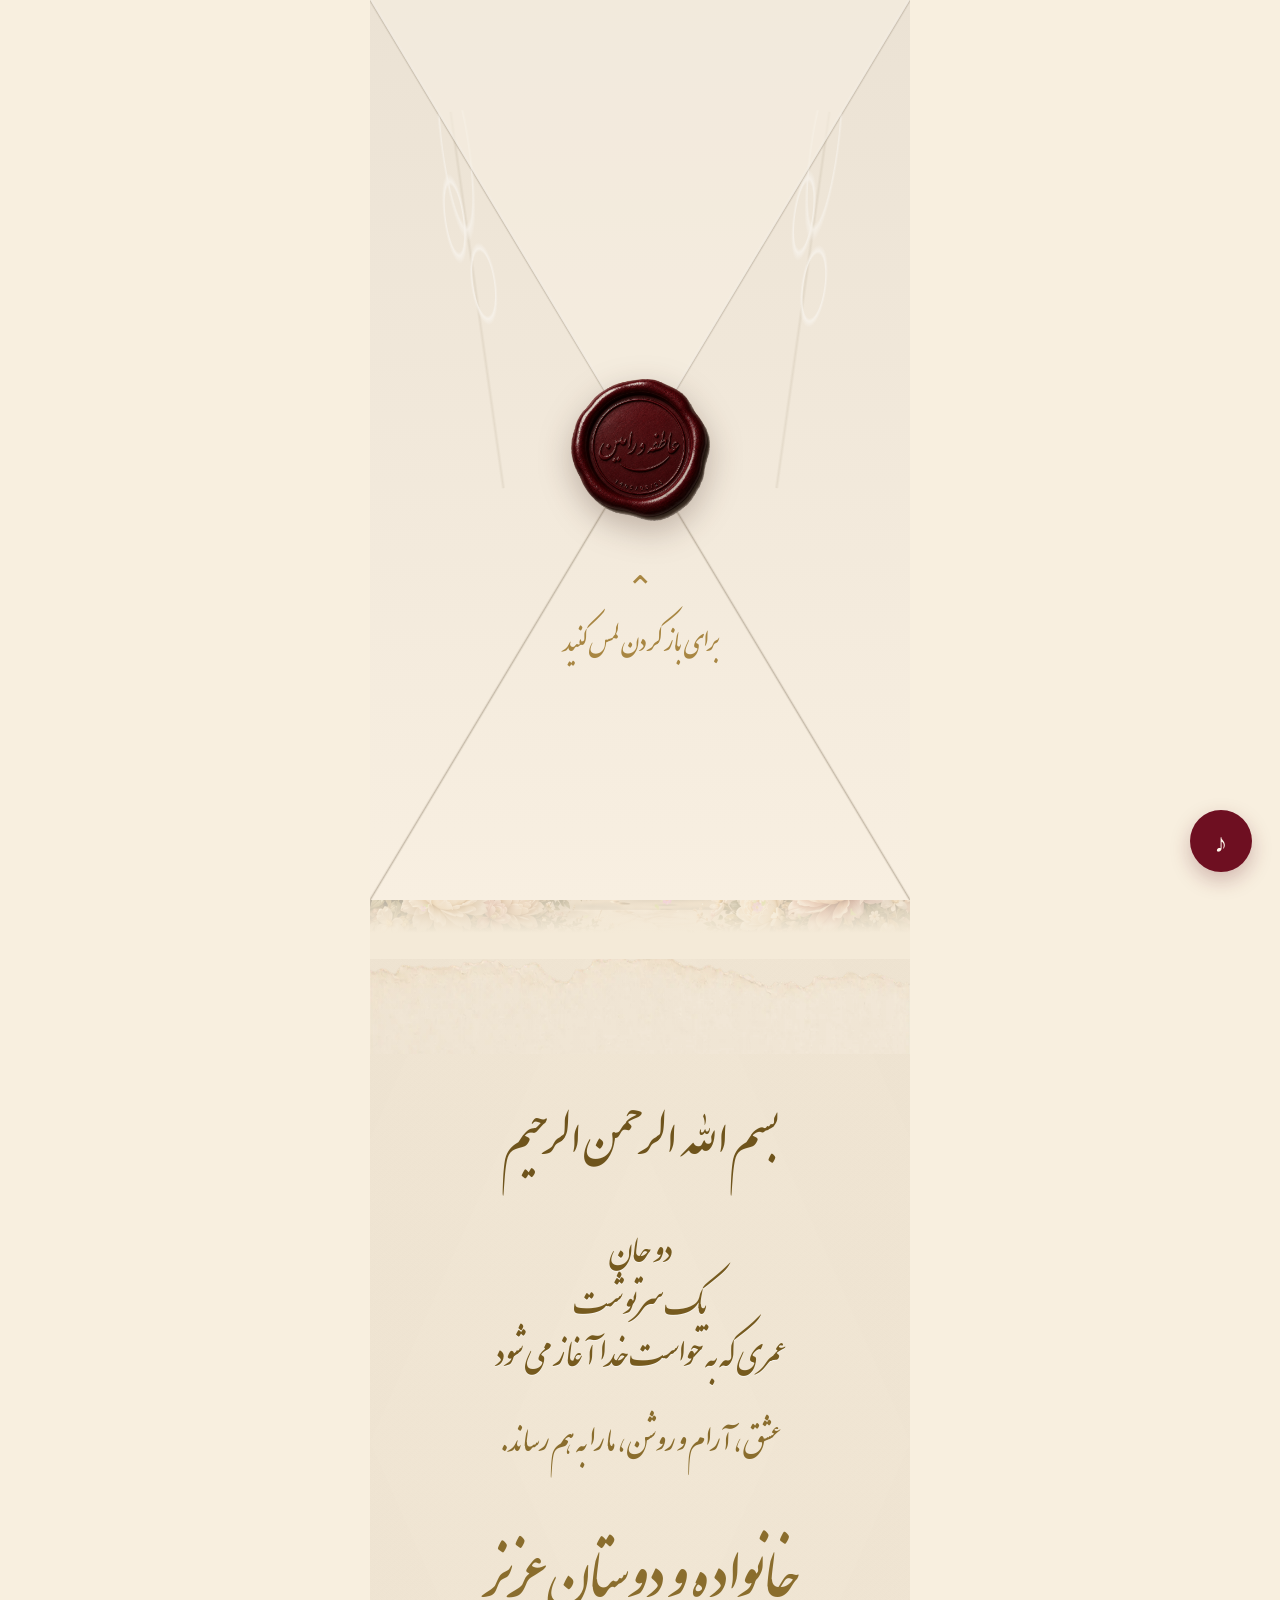
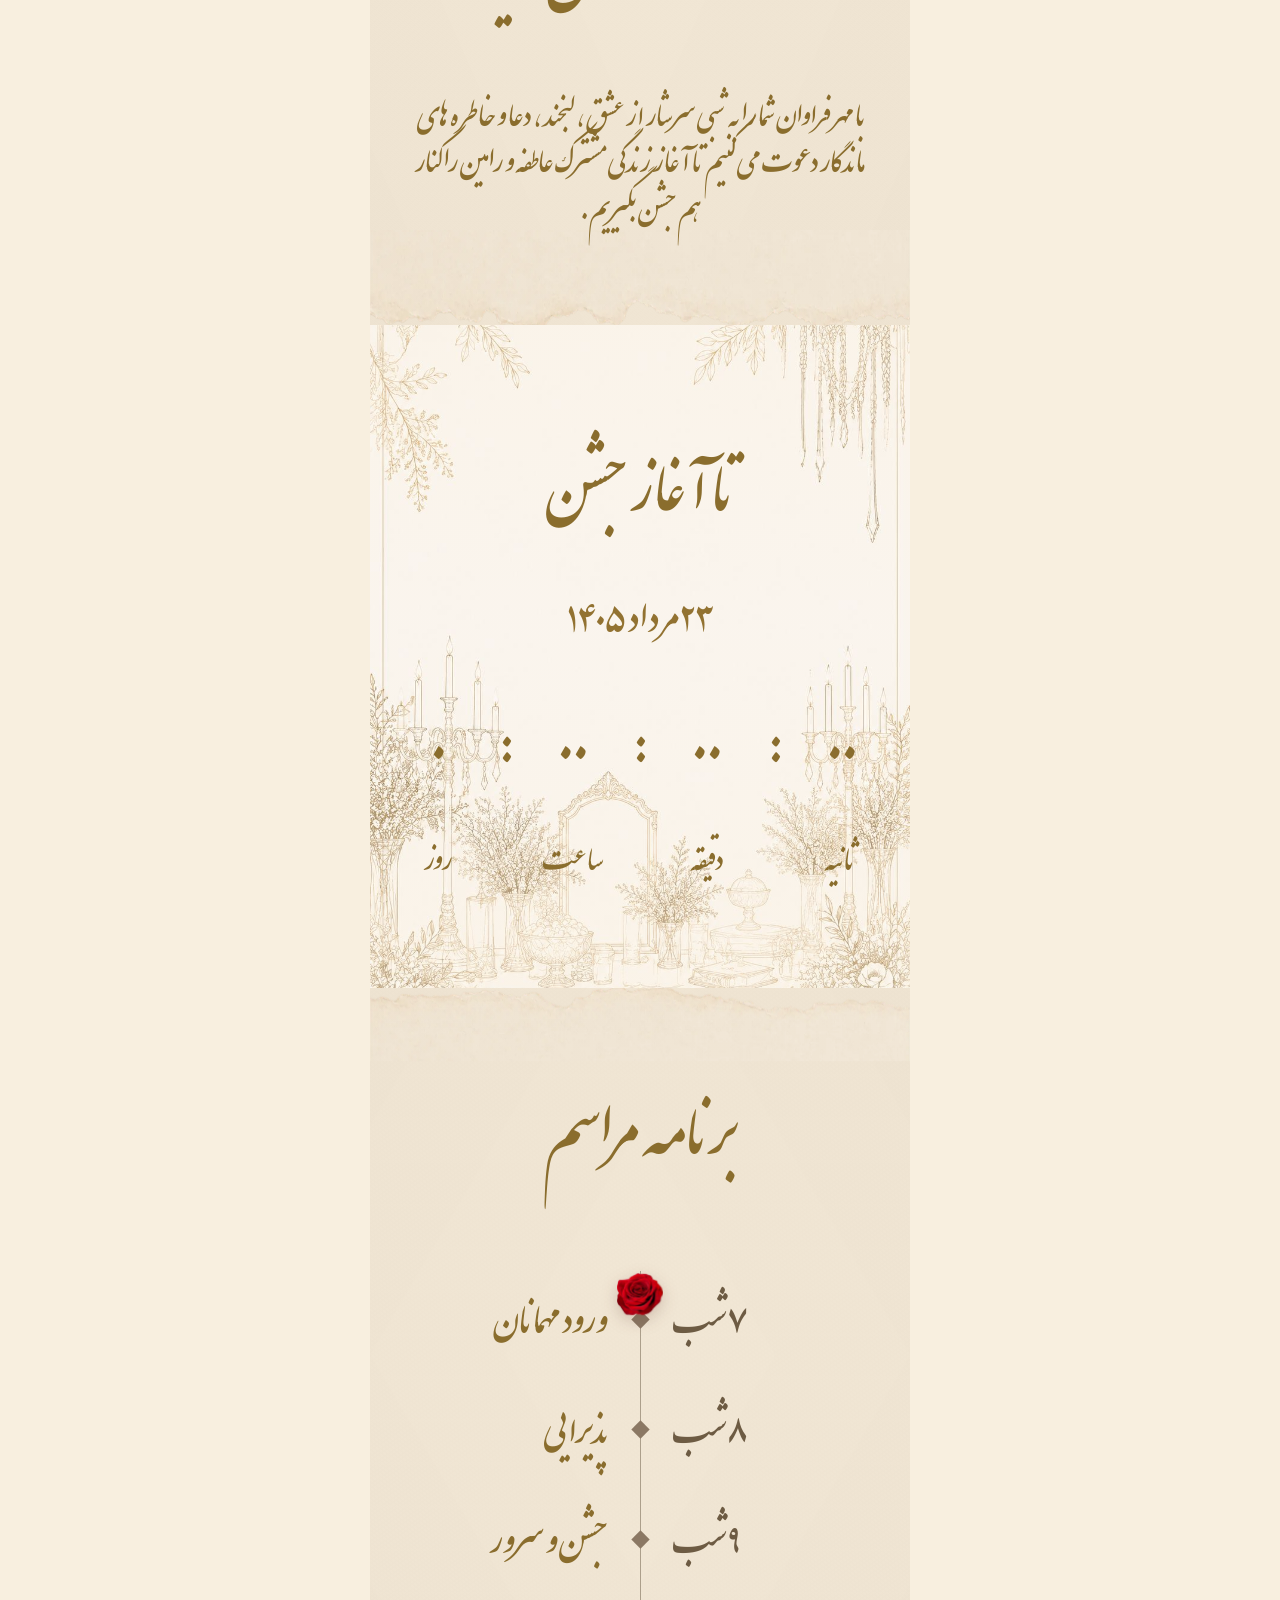
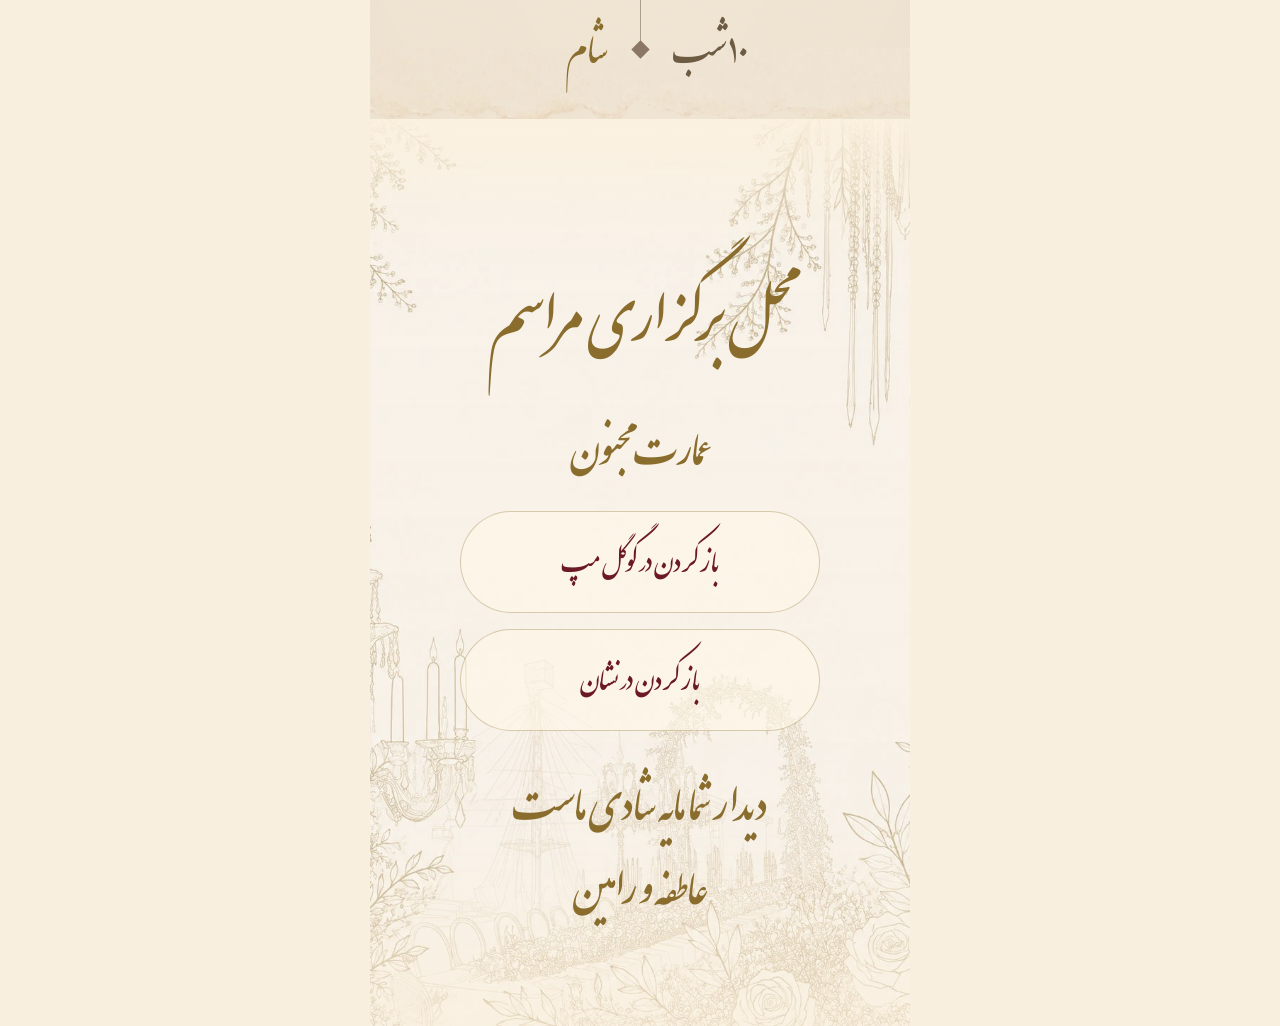
==== commit 5e513893: "new design based on Ramin's suggestion" ====
--- a/Wedding/index.html
+++ b/Wedding/index.html
@@ -4,7 +4,7 @@
   <meta charset="utf-8">
   <meta name="viewport" content="width=device-width, initial-scale=1">
   <title>باغ مقدس</title>
-  <link rel="stylesheet" href="styles.css?v=20260721-nastaliq-fix">
+  <link rel="stylesheet" href="styles.css?v=20260724-countdown-bg-font">
 </head>
 <body>
   <main class="phone-canvas" id="top">
@@ -31,12 +31,9 @@
       <section class="blessing panel torn-paper torn-top reveal-on-scroll" id="blessing">
         <p class="arabic">بسم الله الرحمن الرحيم</p>
         <p class="script blessing-line">دو جان<br>یک سرنوشت<br>عمری که به خواست خدا آغاز می شود</p>
+        <p>عشق، آرام و روشن، ما را به هم رساند.</p>
         <h2>خانواده و دوستان عزیز</h2>
         <p>با مهر فراوان شما را به شبی سرشار از عشق، لبخند، دعا و خاطره های ماندگار دعوت می کنیم تا آغاز زندگی مشترک عاطفه و رامین را کنار هم جشن بگیریم.</p>
-      </section>
-
-      <section class="swans-section reveal-on-scroll">
-        <p>عشق، آرام و روشن، ما را به هم رساند.</p>
       </section>
 
       <section class="countdown-section reveal-on-scroll">
@@ -67,7 +64,7 @@
       <footer class="final-section reveal-on-scroll">
         <div class="final-content">
           <h2>محل برگزاری مراسم</h2>
-          <p>برای مسیریابی، یکی از گزینه های زیر را باز کنید.</p>
+          <p>عمارت مجنون</p>
           <div class="redirect-links">
             <a class="redirect-link" href="https://maps.app.goo.gl/T23Egv7WV9VbKCEK7" target="_blank" rel="noreferrer">باز کردن در گوگل مپ</a>
             <a class="redirect-link" href="https://nshn.ir/4d_bvcg7Qxd2TH" target="_blank" rel="noreferrer">باز کردن در نشان</a>
@@ -82,6 +79,6 @@
   <button class="audio-toggle" id="audioToggle" type="button" aria-label="توقف موسیقی">II</button>
   <audio id="weddingAudio" src="wedding-song.mp3?v=20260721202646" loop preload="auto"></audio>
 
-  <script src="script.js?v=20260721-nastaliq-fix"></script>
+  <script src="script.js?v=20260724-countdown-bg-font"></script>
 </body>
 </html>
--- a/Wedding/styles.css
+++ b/Wedding/styles.css
@@ -11,7 +11,7 @@
 
 @font-face {
   font-family: "IranNastaliq";
-  src: url("assets/fonts/font_6.ttf") format("truetype");
+  src: url("assets/fonts/IranNastaliq.ttf") format("truetype");
   font-weight: 400;
   font-style: normal;
   font-display: swap;
@@ -278,7 +278,7 @@
 h3 { font-size: 44px; margin: 24px 0 12px; font-weight: 400; }
 p { line-height: 1.45; }
 .small, .date { margin: 14px 0 0; font-size: 28px; }
-.date { font-family: "IRANSansDN", Tahoma, Arial, sans-serif; }
+.date { font-family: "IranNastaliq", "IRANSansDN", serif; }
 .scroll-link {
   position: absolute;
   left: 50%;
@@ -293,13 +293,13 @@
 
 .arabic {
   font-family: "IranNastaliq", "IRANSansDN", serif;
-  font-size: 40px;
+  font-size: 50px;
   margin-top: 80px;
   color: #6f541c;
 }
 .blessing .script {
   color: #765a1e;
-  font-size: 58px;
+  font-size: 36px;
   text-shadow: 0 1px 0 rgba(255,255,255,.55);
 }
 
@@ -378,10 +378,17 @@
 }
 
 .countdown-section {
+  position: relative;
   padding: 84px 20px 92px;
   text-align: center;
   background:
-    linear-gradient(180deg, rgba(248, 239, 223, .96), rgba(251, 241, 223, 1) 22%, rgba(251, 241, 223, 1) 78%, rgba(248, 239, 223, .96));
+    linear-gradient(180deg, rgba(251, 241, 223, .34), rgba(251, 241, 223, .1) 46%, rgba(251, 241, 223, .42)),
+    url("assets/countdown-bg.png") center / cover no-repeat;
+  overflow: hidden;
+}
+.countdown-section > * {
+  position: relative;
+  z-index: 1;
 }
 .persian-date {
   margin: -18px 0 28px;
@@ -552,7 +559,7 @@
   border-radius: 50%;
   background: var(--burgundy);
   color: #fff8ec;
-  font: 700 26px "IRANSansDN", Tahoma, Arial, sans-serif;
+  font: 400 26px "IranNastaliq", "IRANSansDN", serif;
   cursor: pointer;
   box-shadow: 0 8px 20px rgba(94, 17, 31, .25);
 }
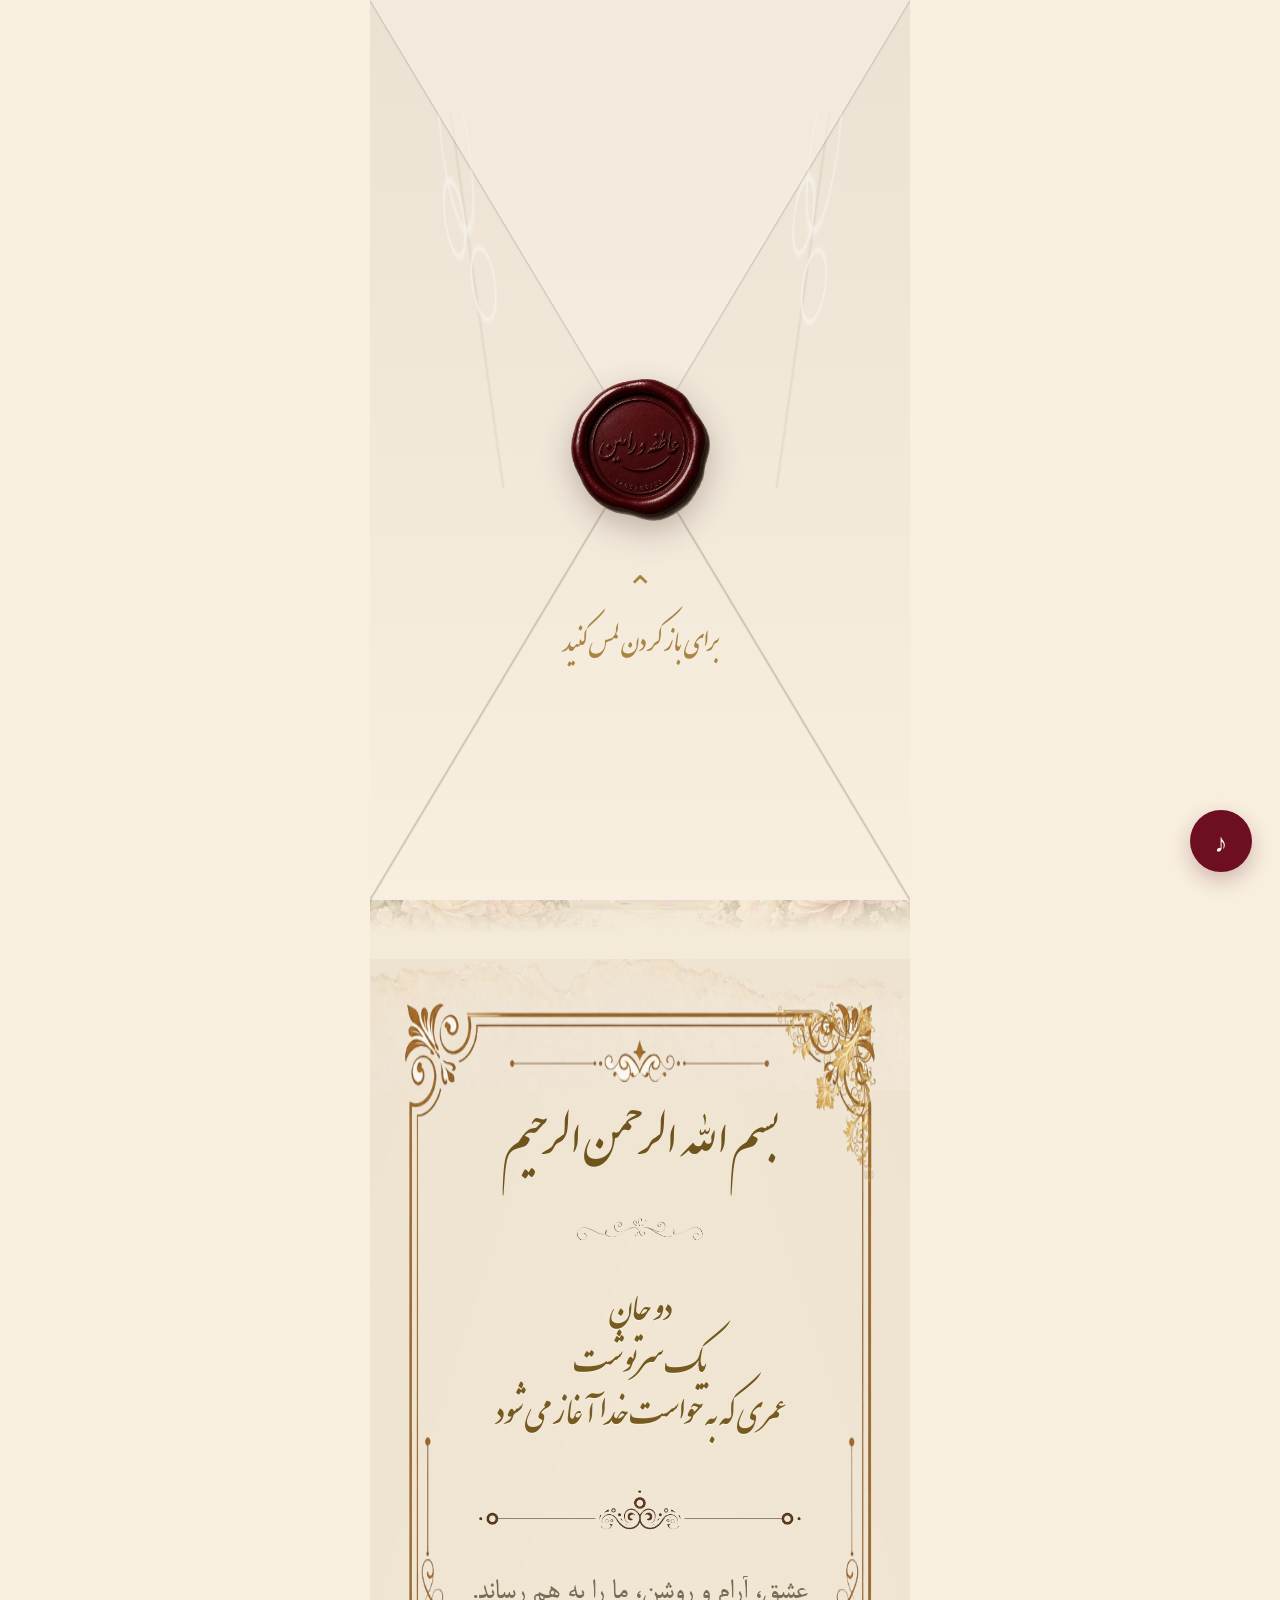
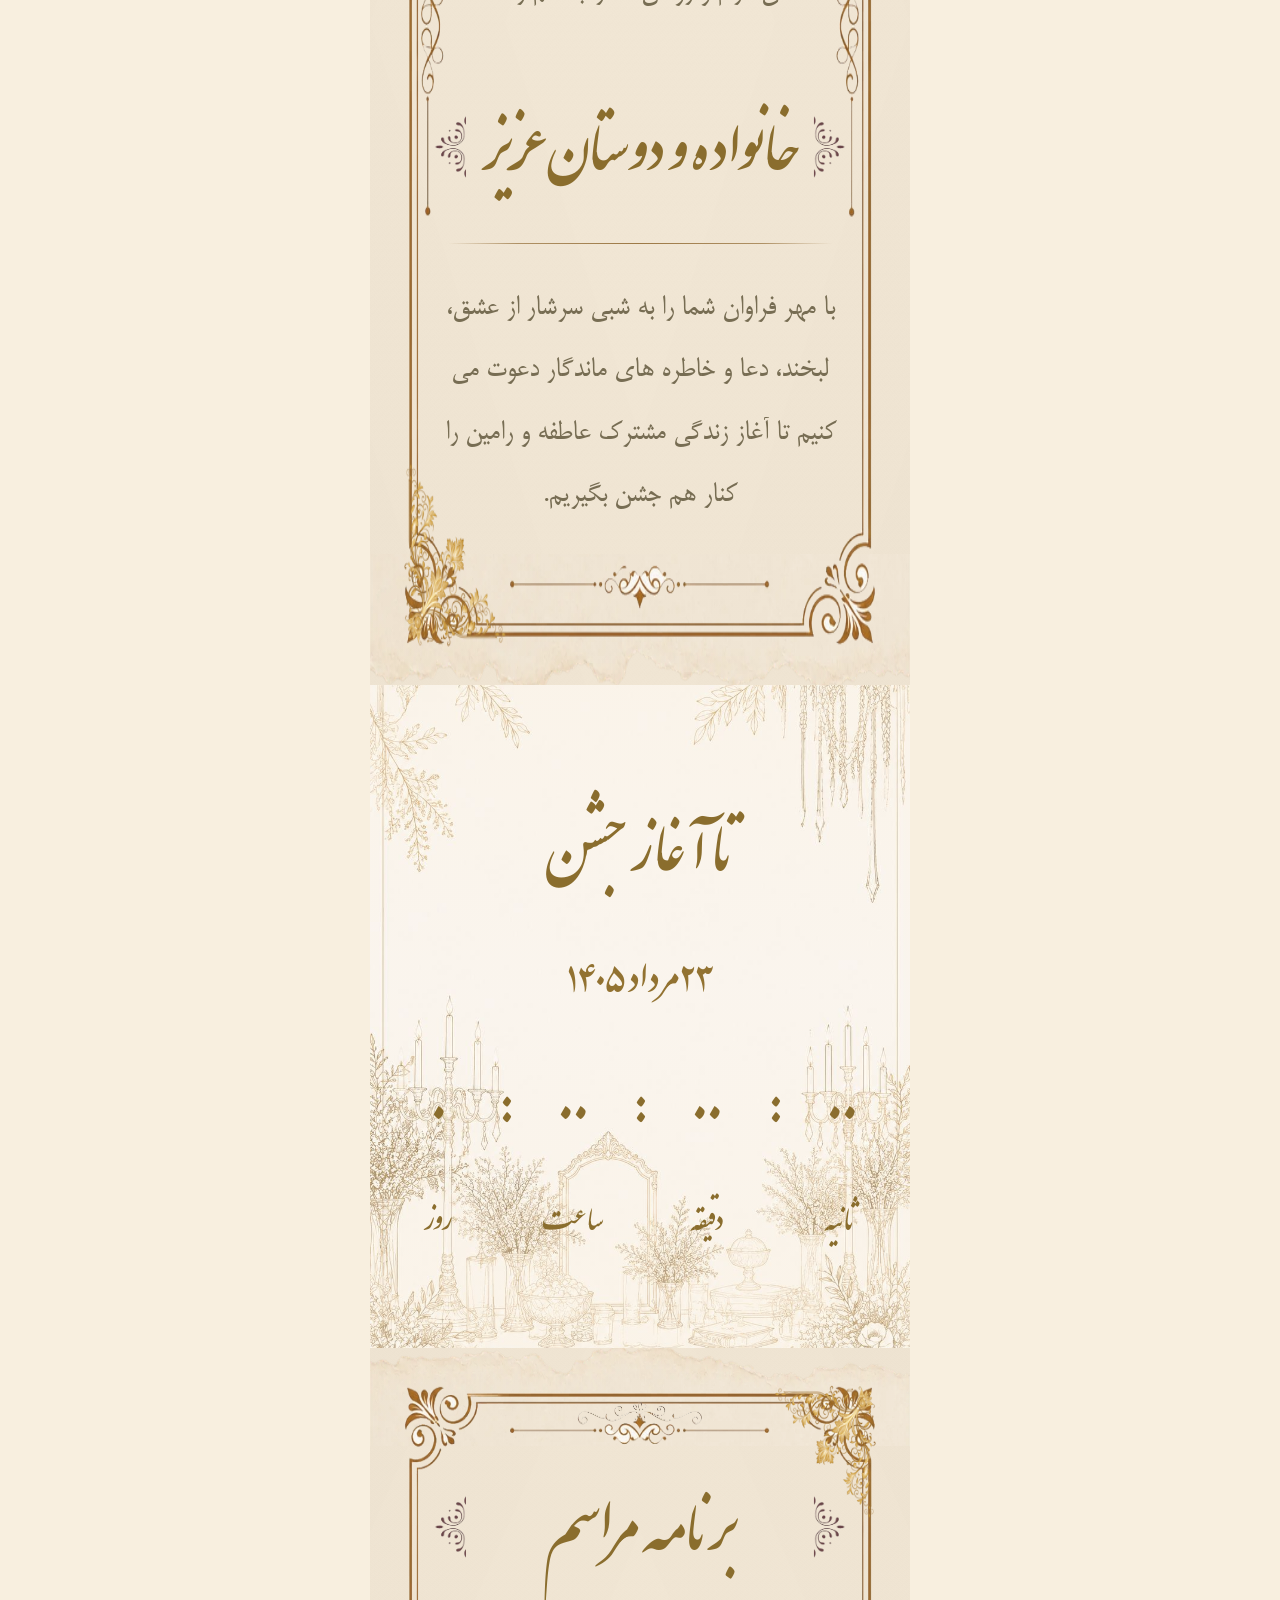
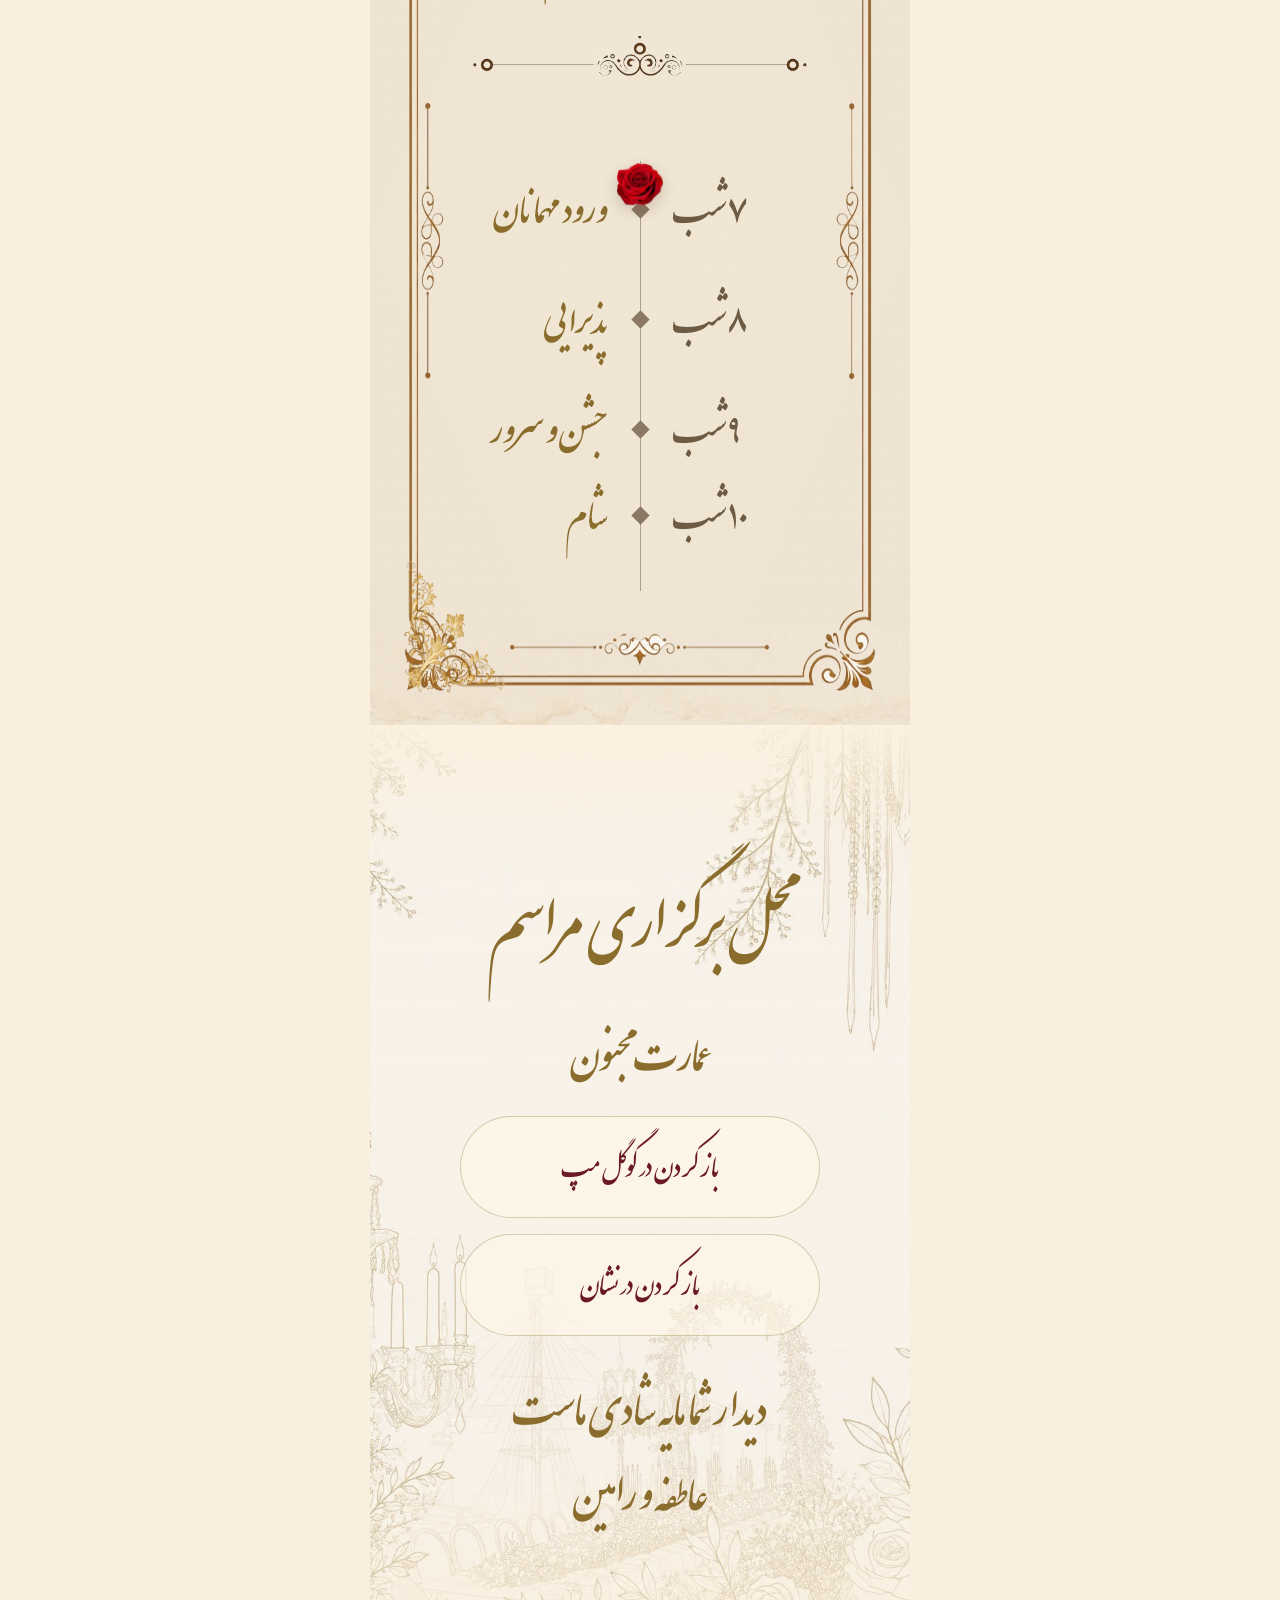
==== commit bb23acc4: "frame" ====
--- a/Wedding/index.html
+++ b/Wedding/index.html
@@ -4,7 +4,7 @@
   <meta charset="utf-8">
   <meta name="viewport" content="width=device-width, initial-scale=1">
   <title>باغ مقدس</title>
-  <link rel="stylesheet" href="styles.css?v=20260724-countdown-bg-font">
+  <link rel="stylesheet" href="styles.css?v=20260724-frame-spacing">
 </head>
 <body>
   <main class="phone-canvas" id="top">
@@ -29,11 +29,19 @@
       </section>
 
       <section class="blessing panel torn-paper torn-top reveal-on-scroll" id="blessing">
+        <img class="section-frame" src="assets/blessing-frame.png" alt="" aria-hidden="true">
         <p class="arabic">بسم الله الرحمن الرحيم</p>
+        <img class="blessing-ornament blessing-ornament-top" src="assets/ornament-top.png" alt="" aria-hidden="true">
         <p class="script blessing-line">دو جان<br>یک سرنوشت<br>عمری که به خواست خدا آغاز می شود</p>
-        <p>عشق، آرام و روشن، ما را به هم رساند.</p>
-        <h2>خانواده و دوستان عزیز</h2>
-        <p>با مهر فراوان شما را به شبی سرشار از عشق، لبخند، دعا و خاطره های ماندگار دعوت می کنیم تا آغاز زندگی مشترک عاطفه و رامین را کنار هم جشن بگیریم.</p>
+        <img class="blessing-ornament blessing-ornament-line" src="assets/ornament-line.png" alt="" aria-hidden="true">
+        <p class="plain-persian love-line">عشق، آرام و روشن، ما را به هم رساند.</p>
+        <h2 class="blessing-heading">
+          <img class="heading-ornament heading-ornament-right" src="assets/ornament-side-right.png" alt="" aria-hidden="true">
+          <span>خانواده و دوستان عزیز</span>
+          <img class="heading-ornament heading-ornament-left" src="assets/ornament-side-left.png" alt="" aria-hidden="true">
+        </h2>
+        <div class="blessing-divider" aria-hidden="true"></div>
+        <p class="plain-persian invitation-copy">با مهر فراوان شما را به شبی سرشار از عشق، لبخند، دعا و خاطره های ماندگار دعوت می کنیم تا آغاز زندگی مشترک عاطفه و رامین را کنار هم جشن بگیریم.</p>
       </section>
 
       <section class="countdown-section reveal-on-scroll">
@@ -51,7 +59,14 @@
       </section>
 
       <section class="schedule panel torn-paper torn-both reveal-on-scroll">
-        <h2>برنامه مراسم</h2>
+        <img class="section-frame" src="assets/blessing-frame.png" alt="" aria-hidden="true">
+        <img class="blessing-ornament blessing-ornament-top schedule-ornament-top" src="assets/ornament-top.png" alt="" aria-hidden="true">
+        <h2 class="blessing-heading schedule-heading">
+          <img class="heading-ornament heading-ornament-right" src="assets/ornament-side-right.png" alt="" aria-hidden="true">
+          <span>برنامه مراسم</span>
+          <img class="heading-ornament heading-ornament-left" src="assets/ornament-side-left.png" alt="" aria-hidden="true">
+        </h2>
+        <img class="blessing-ornament blessing-ornament-line schedule-ornament-line" src="assets/ornament-line.png" alt="" aria-hidden="true">
         <div class="timeline">
           <span class="timeline-progress" id="timelineProgress" aria-hidden="true"></span>
           <div class="event reveal-on-scroll"><time>۷ شب</time><span></span><b>ورود مهمانان</b></div>
--- a/Wedding/styles.css
+++ b/Wedding/styles.css
@@ -25,6 +25,14 @@
   font-display: swap;
 }
 
+@font-face {
+  font-family: "BMitra";
+  src: url("assets/fonts/B-Mitra.ttf") format("truetype");
+  font-weight: 400;
+  font-style: normal;
+  font-display: swap;
+}
+
 * { box-sizing: border-box; }
 html { scroll-behavior: smooth; }
 body {
@@ -297,11 +305,86 @@
   margin-top: 80px;
   color: #6f541c;
 }
+.blessing {
+  padding-bottom: 132px;
+  background:
+    linear-gradient(180deg, rgba(251, 241, 223, .28), rgba(251, 241, 223, .04) 46%, rgba(251, 241, 223, .26)),
+    url("assets/blessing-bg.png") center / cover no-repeat;
+}
+.section-frame {
+  position: absolute;
+  inset: 18px;
+  z-index: 2;
+  width: calc(100% - 36px);
+  height: calc(100% - 36px);
+  object-fit: fill;
+  opacity: .86;
+  pointer-events: none;
+}
 .blessing .script {
   color: #765a1e;
   font-size: 36px;
   text-shadow: 0 1px 0 rgba(255,255,255,.55);
 }
+.plain-persian {
+  font-family: "BMitra", Tahoma, Arial, sans-serif;
+  font-size: 32px;
+  line-height: 1.95;
+  color: #776d53;
+}
+.love-line {
+  margin: 8px auto 44px;
+}
+.invitation-copy {
+  width: min(100%, 410px);
+  margin: 34px auto 28px;
+}
+.blessing-ornament {
+  display: block;
+  object-fit: contain;
+  pointer-events: none;
+}
+.blessing-ornament-top {
+  width: min(36%, 150px);
+  margin: -10px auto 22px;
+  transform: rotate(180deg);
+}
+.blessing-ornament-line {
+  width: min(72%, 330px);
+  margin: 14px auto 8px;
+}
+.blessing-heading {
+  display: grid;
+  grid-template-columns: 54px minmax(0, 1fr) 54px;
+  align-items: center;
+  gap: 2px;
+  margin: 0 0 16px;
+}
+.blessing-heading span {
+  display: block;
+}
+.heading-ornament {
+  width: 72px;
+  max-width: 22vw;
+  opacity: .84;
+  pointer-events: none;
+}
+.heading-ornament-right,
+.heading-ornament-left {
+  transform: rotate(90deg);
+}
+.heading-ornament-right {
+  justify-self: start;
+}
+.heading-ornament-left {
+  justify-self: end;
+}
+.blessing-divider {
+  width: min(84%, 390px);
+  height: 1px;
+  margin: 0 auto;
+  background: linear-gradient(90deg, transparent, rgba(136, 94, 34, .62) 18%, rgba(136, 94, 34, .8), rgba(136, 94, 34, .62) 82%, transparent);
+}
 
 .swans-section {
   position: relative;
@@ -354,7 +437,21 @@
 }
 
 .schedule {
+  position: relative;
+  overflow: hidden;
+  padding-bottom: 136px;
   box-shadow: none;
+}
+.schedule-ornament-top {
+  width: min(34%, 148px);
+  margin: -14px auto 18px;
+}
+.schedule-heading {
+  margin-bottom: 12px;
+}
+.schedule-ornament-line {
+  width: min(76%, 340px);
+  margin: 0 auto 42px;
 }
 
 .torn-paper::before,
@@ -376,6 +473,10 @@
   position: relative;
   z-index: 3;
 }
+.torn-paper > .section-frame {
+  position: absolute;
+  z-index: 2;
+}
 
 .countdown-section {
   position: relative;
@@ -416,7 +517,7 @@
 
 .timeline {
   position: relative;
-  min-height: 386px;
+  min-height: 430px;
   margin-top: 60px;
   isolation: isolate;
   transform: translateZ(0);
@@ -474,7 +575,7 @@
 .event:nth-of-type(1) { top: 0; }
 .event:nth-of-type(2) { top: 110px; }
 .event:nth-of-type(3) { top: 220px; }
-.event:nth-of-type(4) { top: 330px; }
+.event:nth-of-type(4) { top: 306px; }
 .schedule.is-visible .event {
   opacity: 1;
   transform: translateY(0);
@@ -617,7 +718,28 @@
   h2 { font-size: 50px; line-height: 1.2; }
   p { line-height: 1.6; }
   .arabic { margin-top: 48px; font-size: 34px; }
-  .blessing .script { font-size: 44px; line-height: 1.65; }
+  .blessing { padding-bottom: 104px; }
+  .schedule { padding-bottom: 112px; }
+  .section-frame {
+    inset: 10px;
+    width: calc(100% - 20px);
+    height: calc(100% - 20px);
+  }
+  .blessing .script { font-size: 38px; line-height: 1.65; }
+  .plain-persian { font-size: 28px; line-height: 1.75; }
+  .love-line { margin-bottom: 34px; }
+  .invitation-copy { width: min(100%, 360px); margin-bottom: 22px; }
+  .blessing-ornament-top { width: min(42%, 136px); margin-bottom: 18px; }
+  .blessing-ornament-line { width: min(82%, 300px); }
+  .schedule-ornament-top { width: min(42%, 136px); margin-bottom: 16px; }
+  .schedule-ornament-line { width: min(82%, 300px); margin-bottom: 34px; }
+  .blessing-heading {
+    grid-template-columns: 38px minmax(0, 1fr) 38px;
+    margin-bottom: 14px;
+  }
+  .heading-ornament { width: 56px; }
+  .schedule-heading { margin-bottom: 12px; }
+  .blessing-divider { width: min(86%, 340px); }
   .countdown-section { padding-inline: 14px; }
   .countdown {
     grid-template-columns: repeat(7, max-content);
@@ -628,7 +750,7 @@
   .countdown span { font-size: 22px; }
   .countdown b { font-size: 38px; }
   .timeline {
-    min-height: 350px;
+    min-height: 386px;
     margin-top: 44px;
   }
   .event {
@@ -638,7 +760,7 @@
   .event time, .event b { font-size: 29px; }
   .event:nth-of-type(2) { top: 96px; }
   .event:nth-of-type(3) { top: 192px; }
-  .event:nth-of-type(4) { top: 288px; }
+  .event:nth-of-type(4) { top: 270px; }
   .timeline-progress {
     width: 40px;
     height: 40px;
@@ -660,8 +782,17 @@
   body { font-size: 25px; }
   h2 { font-size: 44px; }
   .panel { padding-inline: 18px; }
-  .blessing .script { font-size: 38px; }
+  .blessing { padding-bottom: 96px; }
+  .schedule { padding-bottom: 104px; }
+  .blessing .script { font-size: 34px; }
+  .plain-persian { font-size: 25px; }
+  .blessing-heading {
+    grid-template-columns: 30px minmax(0, 1fr) 30px;
+  }
+  .heading-ornament { width: 48px; }
+  .schedule-ornament-line { margin-bottom: 28px; }
   .event time, .event b { font-size: 25px; }
+  .event:nth-of-type(4) { top: 260px; }
   .countdown strong { font-size: 36px; }
   .countdown span { font-size: 19px; }
 }
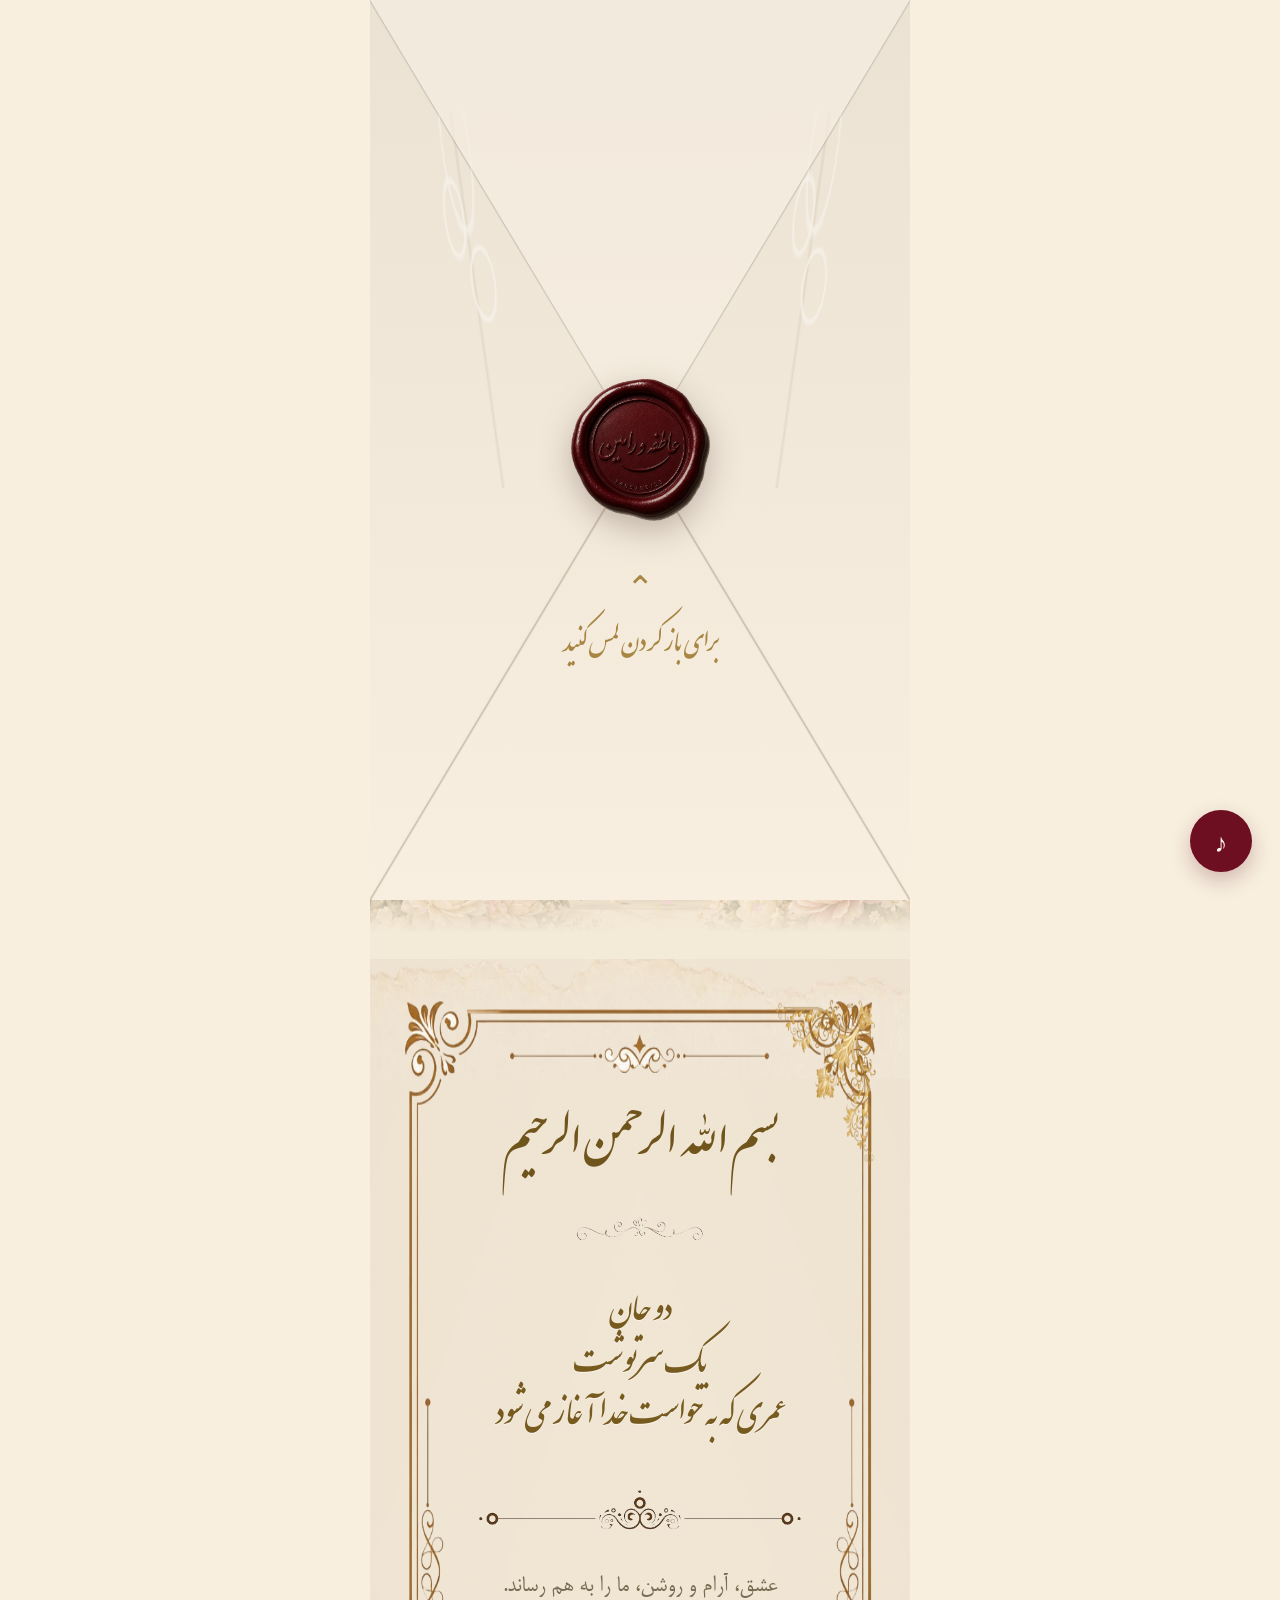
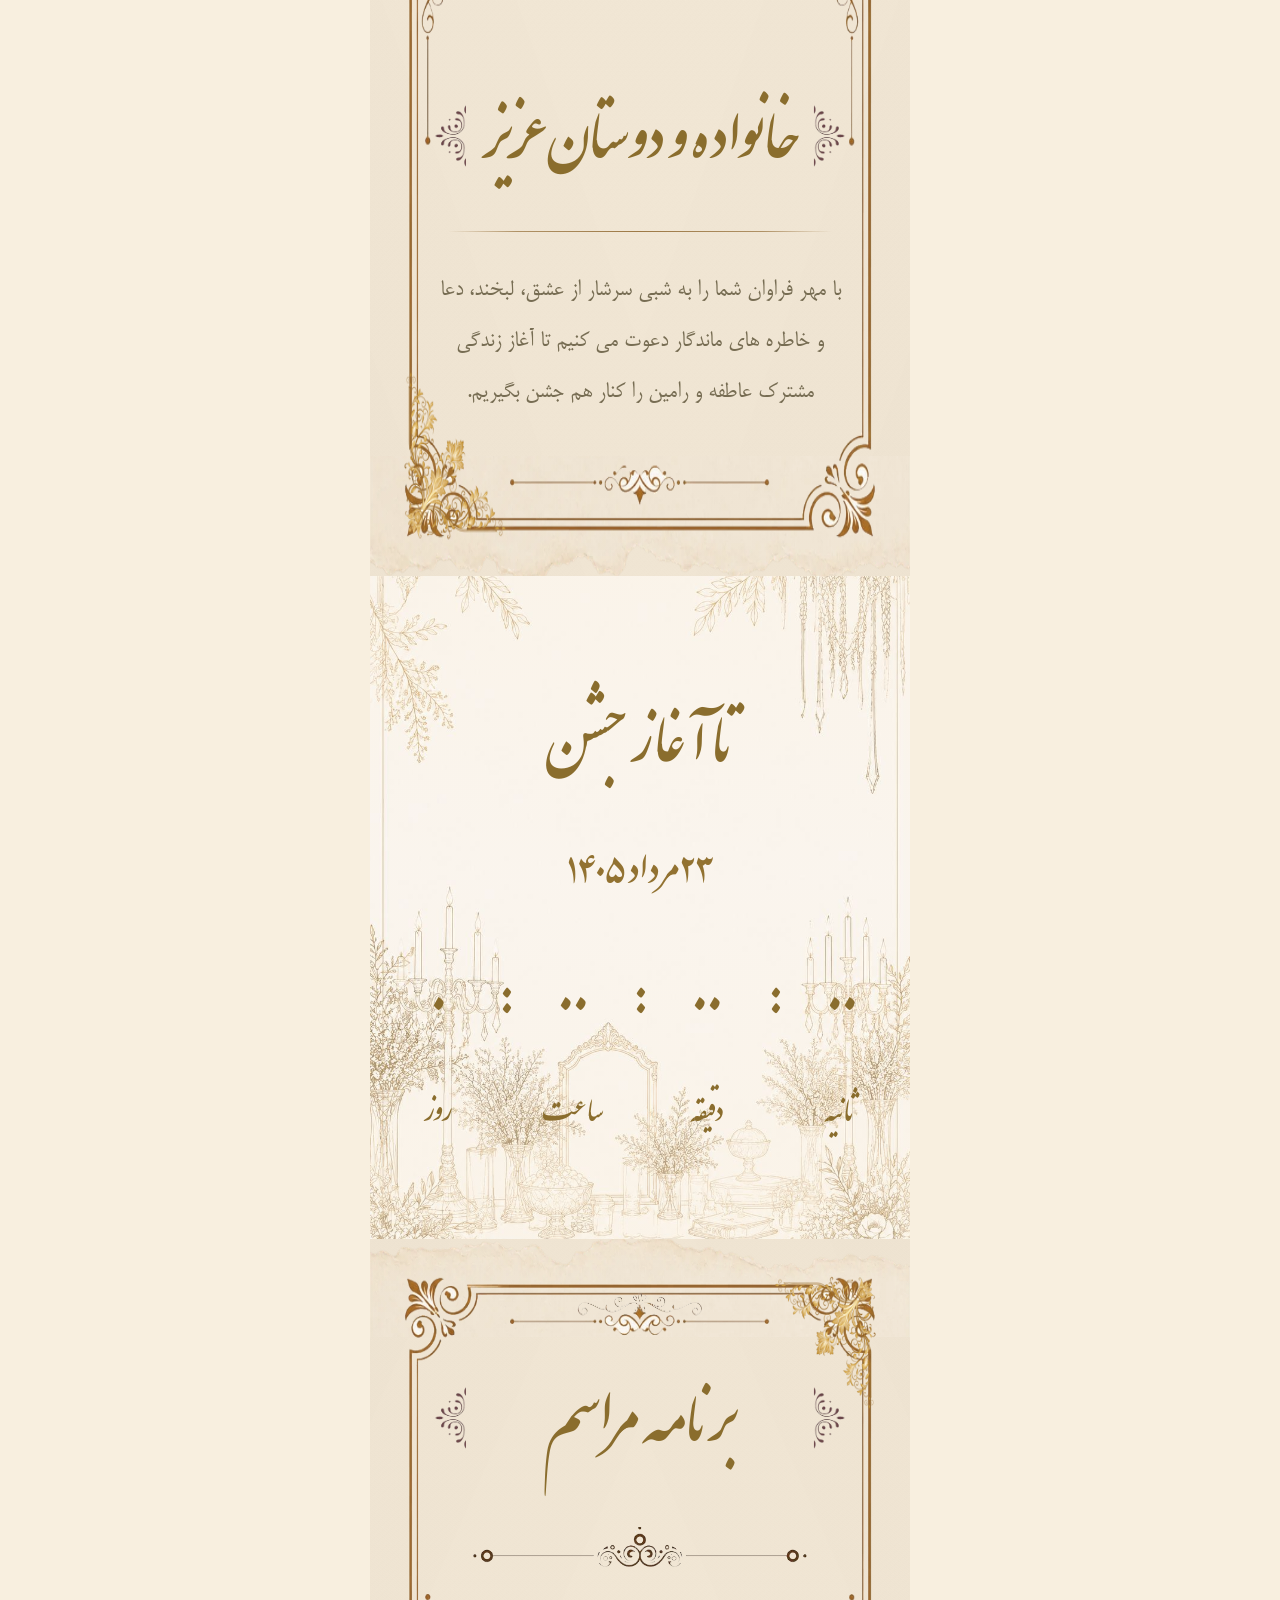
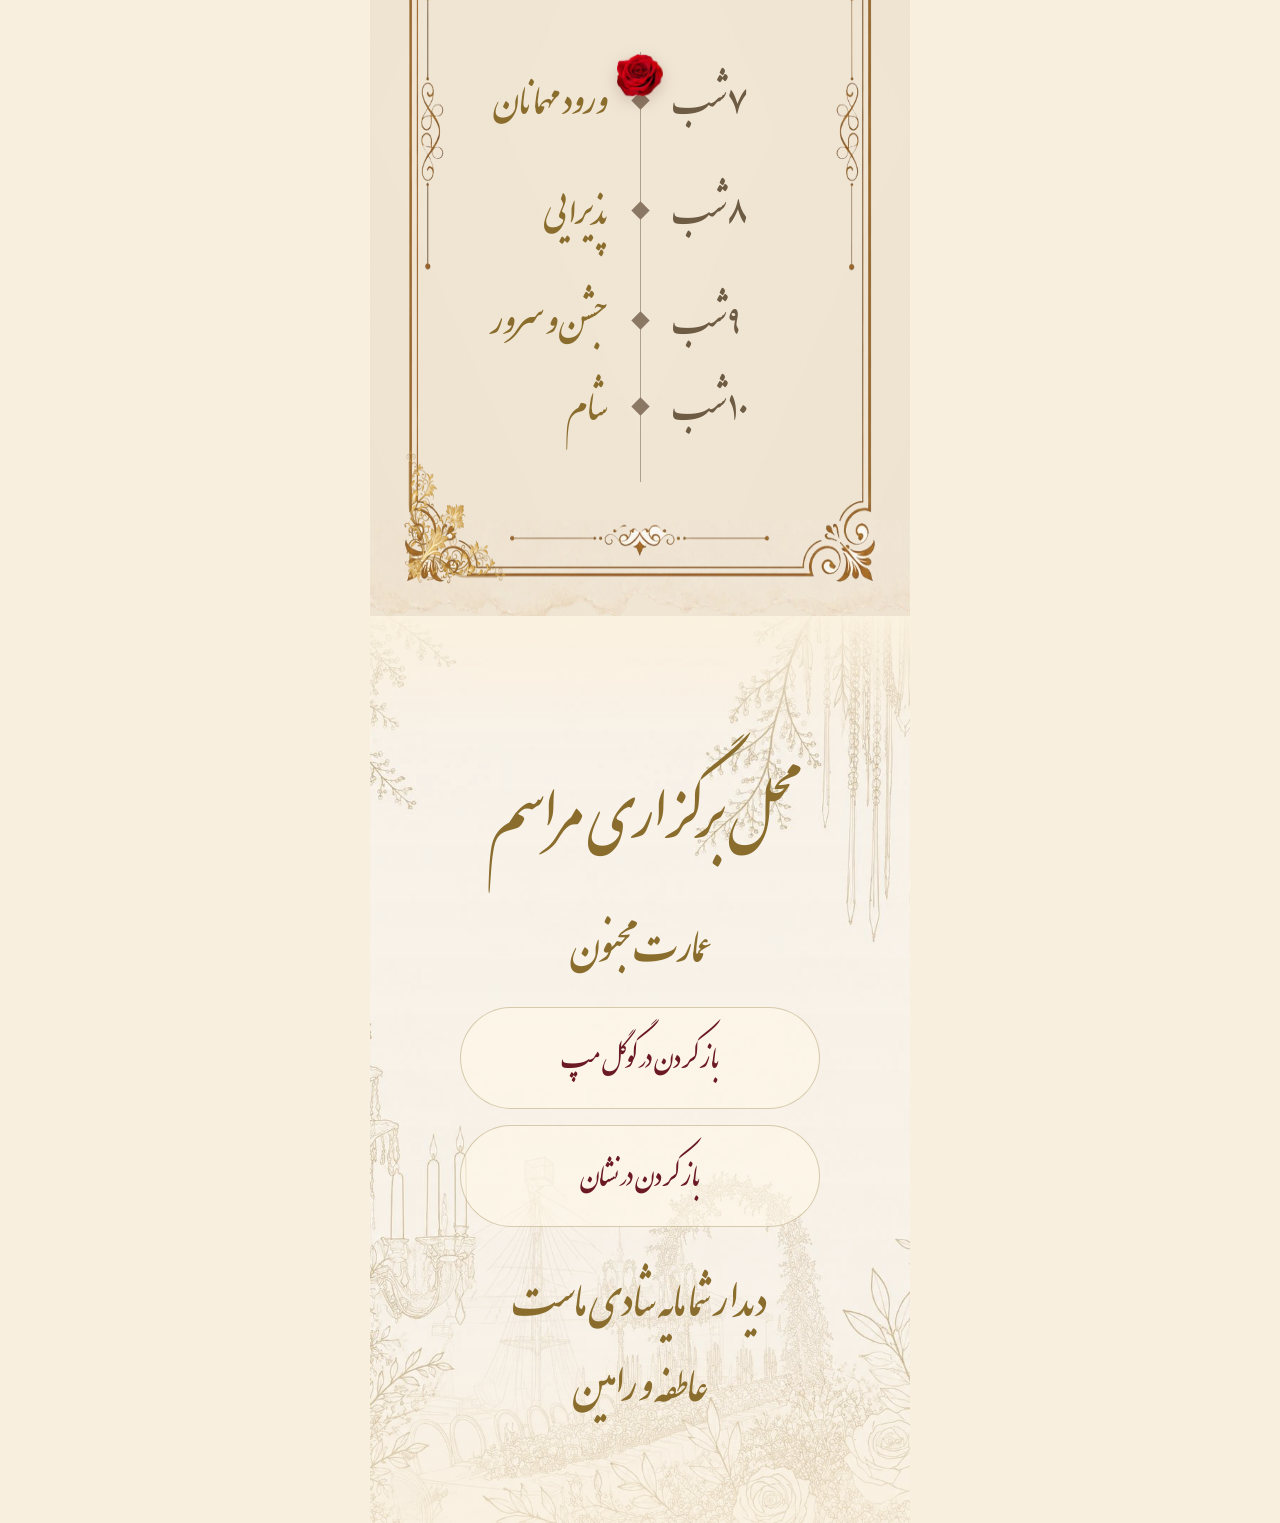
==== commit b9263ff2: "font3" ====
--- a/Wedding/index.html
+++ b/Wedding/index.html
@@ -4,7 +4,7 @@
   <meta charset="utf-8">
   <meta name="viewport" content="width=device-width, initial-scale=1">
   <title>باغ مقدس</title>
-  <link rel="stylesheet" href="styles.css?v=20260724-frame-spacing">
+  <link rel="stylesheet" href="styles.css?v=20260724-mobile-copy-fit">
 </head>
 <body>
   <main class="phone-canvas" id="top">
--- a/Wedding/styles.css
+++ b/Wedding/styles.css
@@ -328,7 +328,7 @@
 }
 .plain-persian {
   font-family: "BMitra", Tahoma, Arial, sans-serif;
-  font-size: 32px;
+  font-size: 26px;
   line-height: 1.95;
   color: #776d53;
 }
@@ -726,9 +726,13 @@
     height: calc(100% - 20px);
   }
   .blessing .script { font-size: 38px; line-height: 1.65; }
-  .plain-persian { font-size: 28px; line-height: 1.75; }
+  .plain-persian { font-size: 23px; line-height: 1.8; }
   .love-line { margin-bottom: 34px; }
-  .invitation-copy { width: min(100%, 360px); margin-bottom: 22px; }
+  .love-line,
+  .invitation-copy {
+    width: min(74%, 320px);
+  }
+  .invitation-copy { margin-bottom: 22px; }
   .blessing-ornament-top { width: min(42%, 136px); margin-bottom: 18px; }
   .blessing-ornament-line { width: min(82%, 300px); }
   .schedule-ornament-top { width: min(42%, 136px); margin-bottom: 16px; }
@@ -785,7 +789,11 @@
   .blessing { padding-bottom: 96px; }
   .schedule { padding-bottom: 104px; }
   .blessing .script { font-size: 34px; }
-  .plain-persian { font-size: 25px; }
+  .plain-persian { font-size: 21px; }
+  .love-line,
+  .invitation-copy {
+    width: min(72%, 270px);
+  }
   .blessing-heading {
     grid-template-columns: 30px minmax(0, 1fr) 30px;
   }
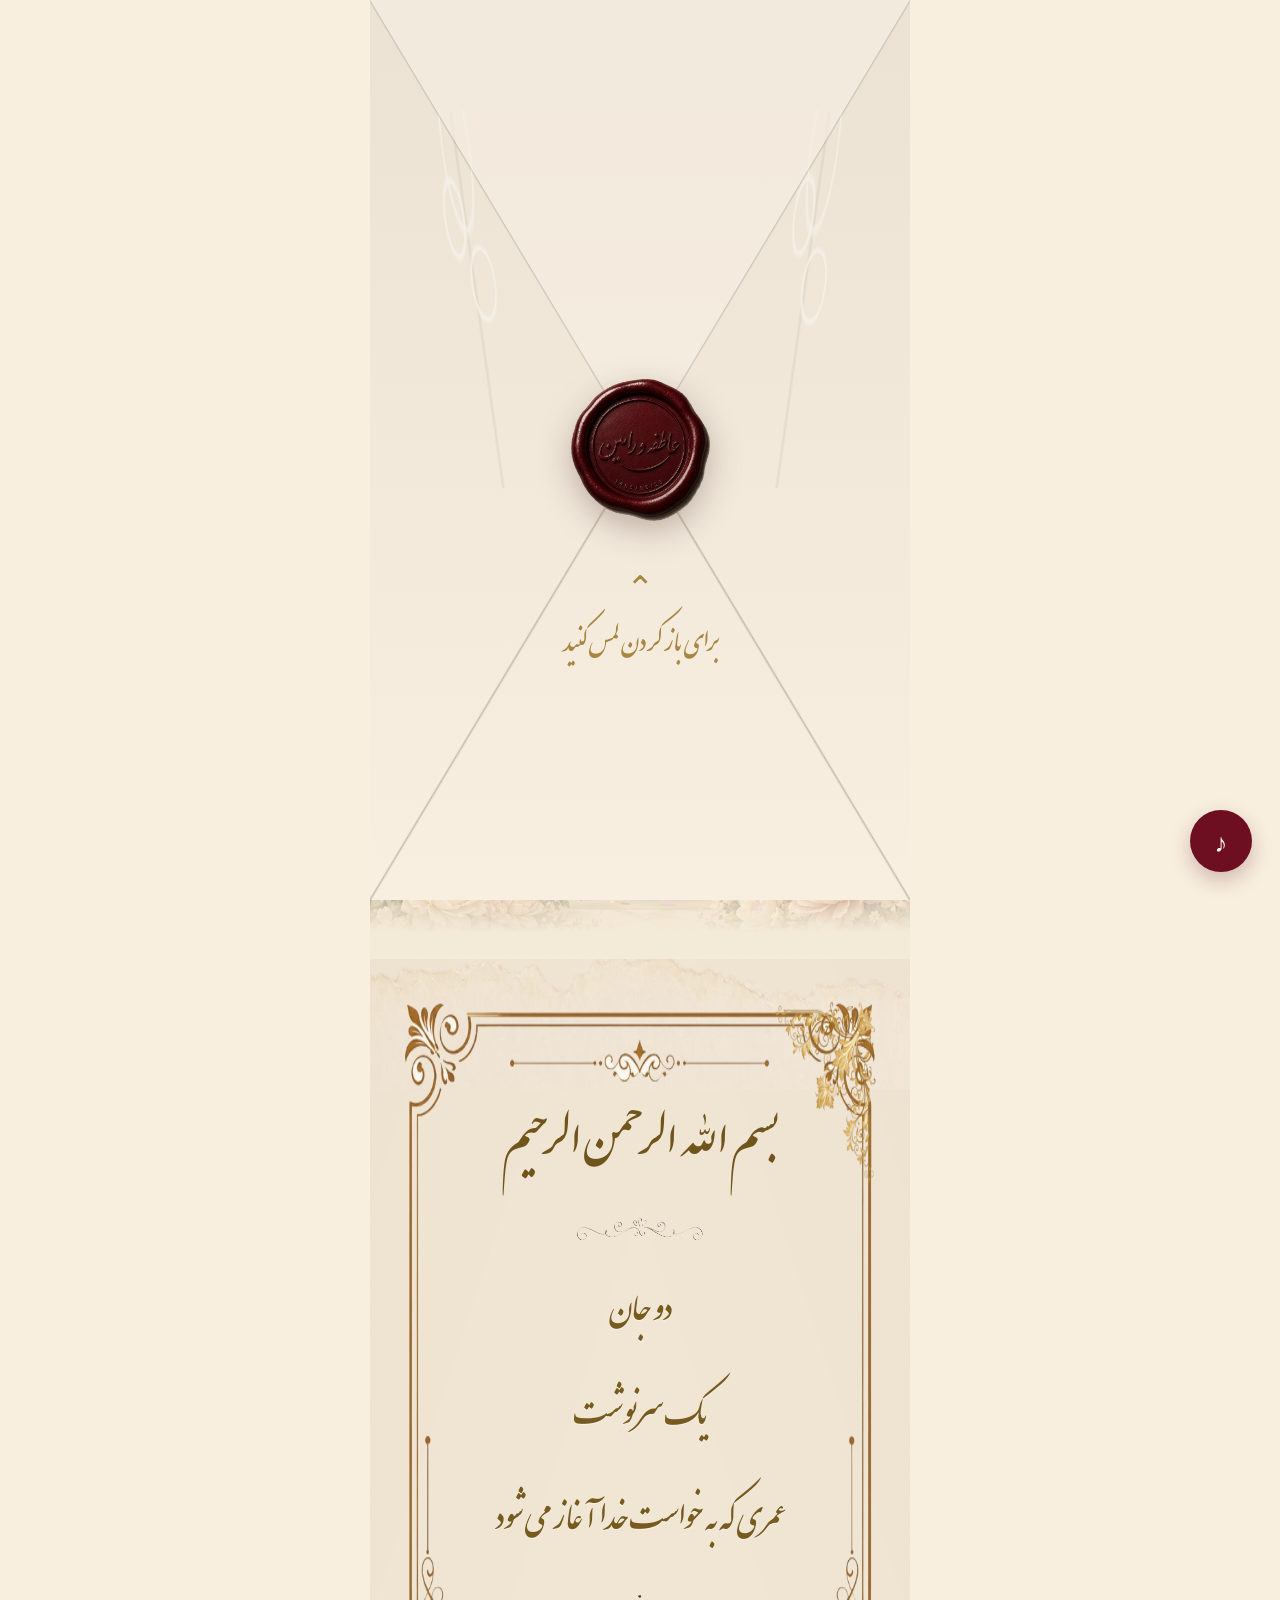
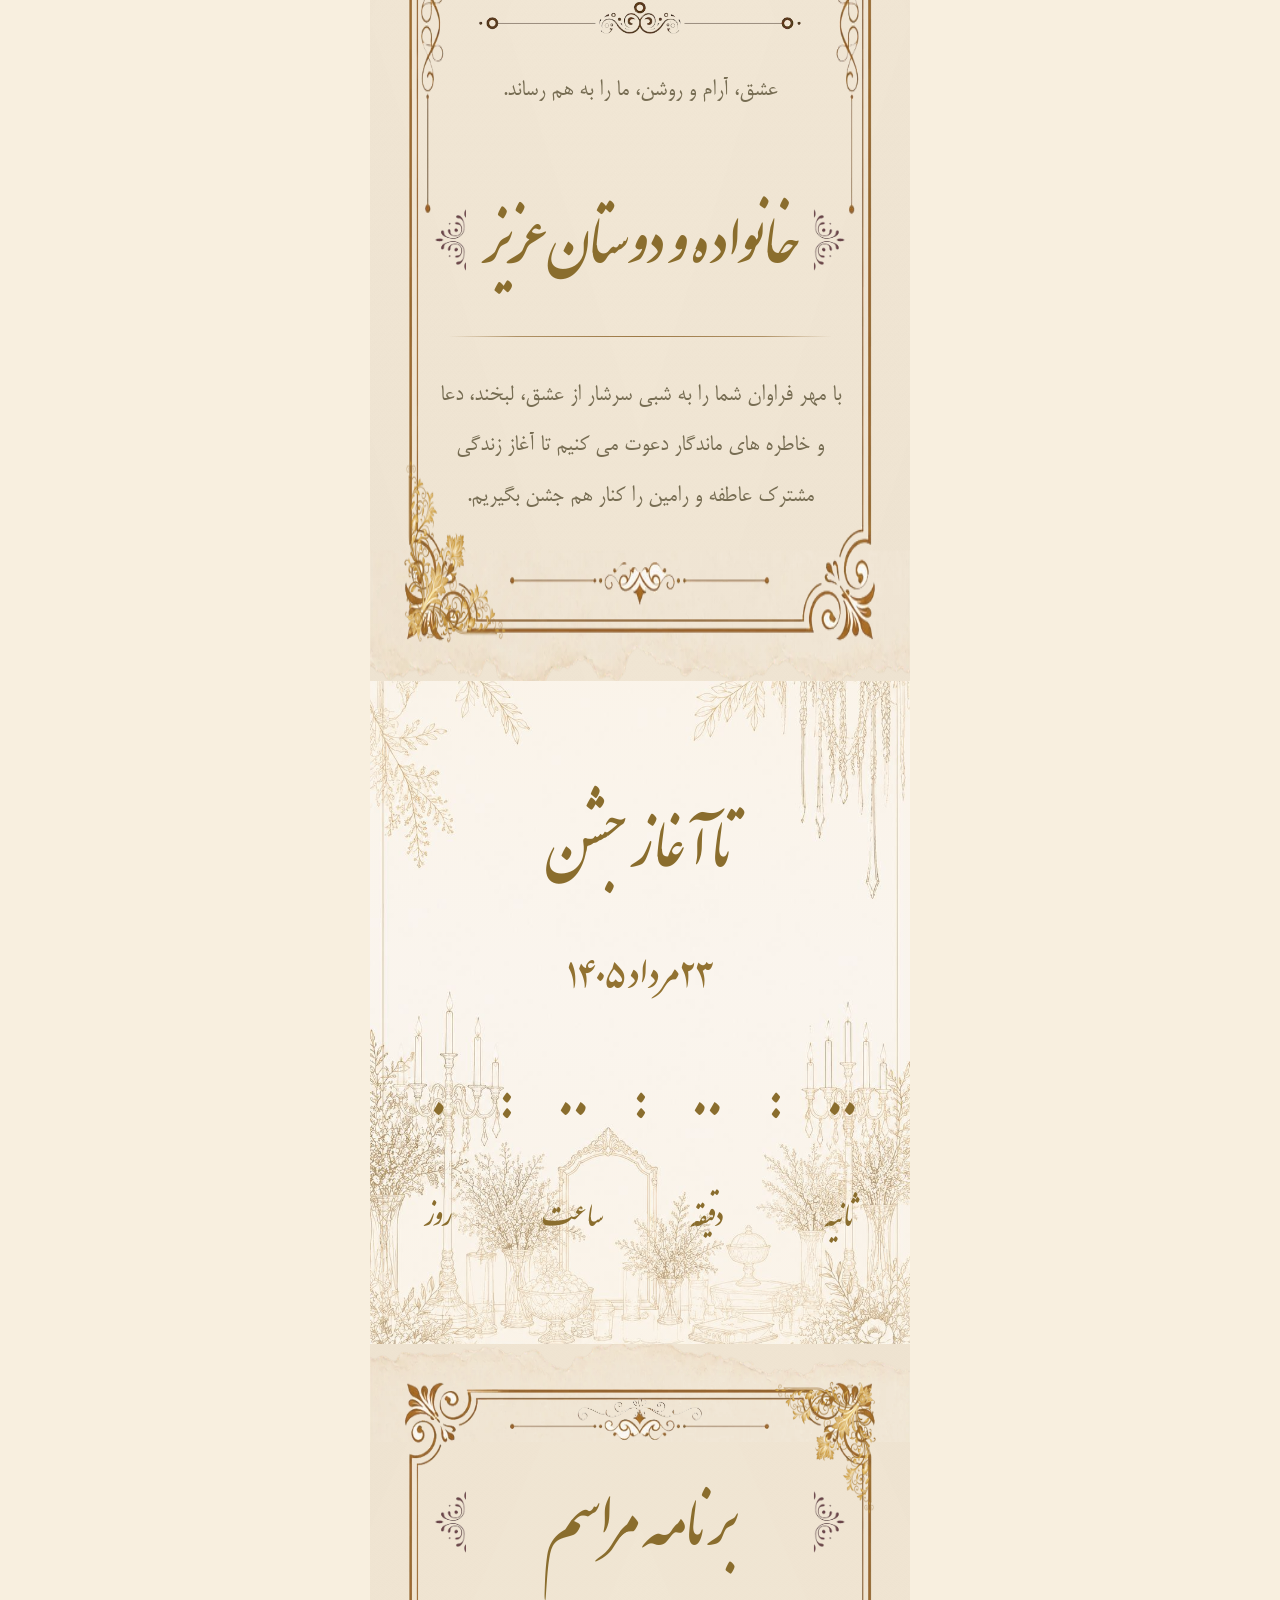
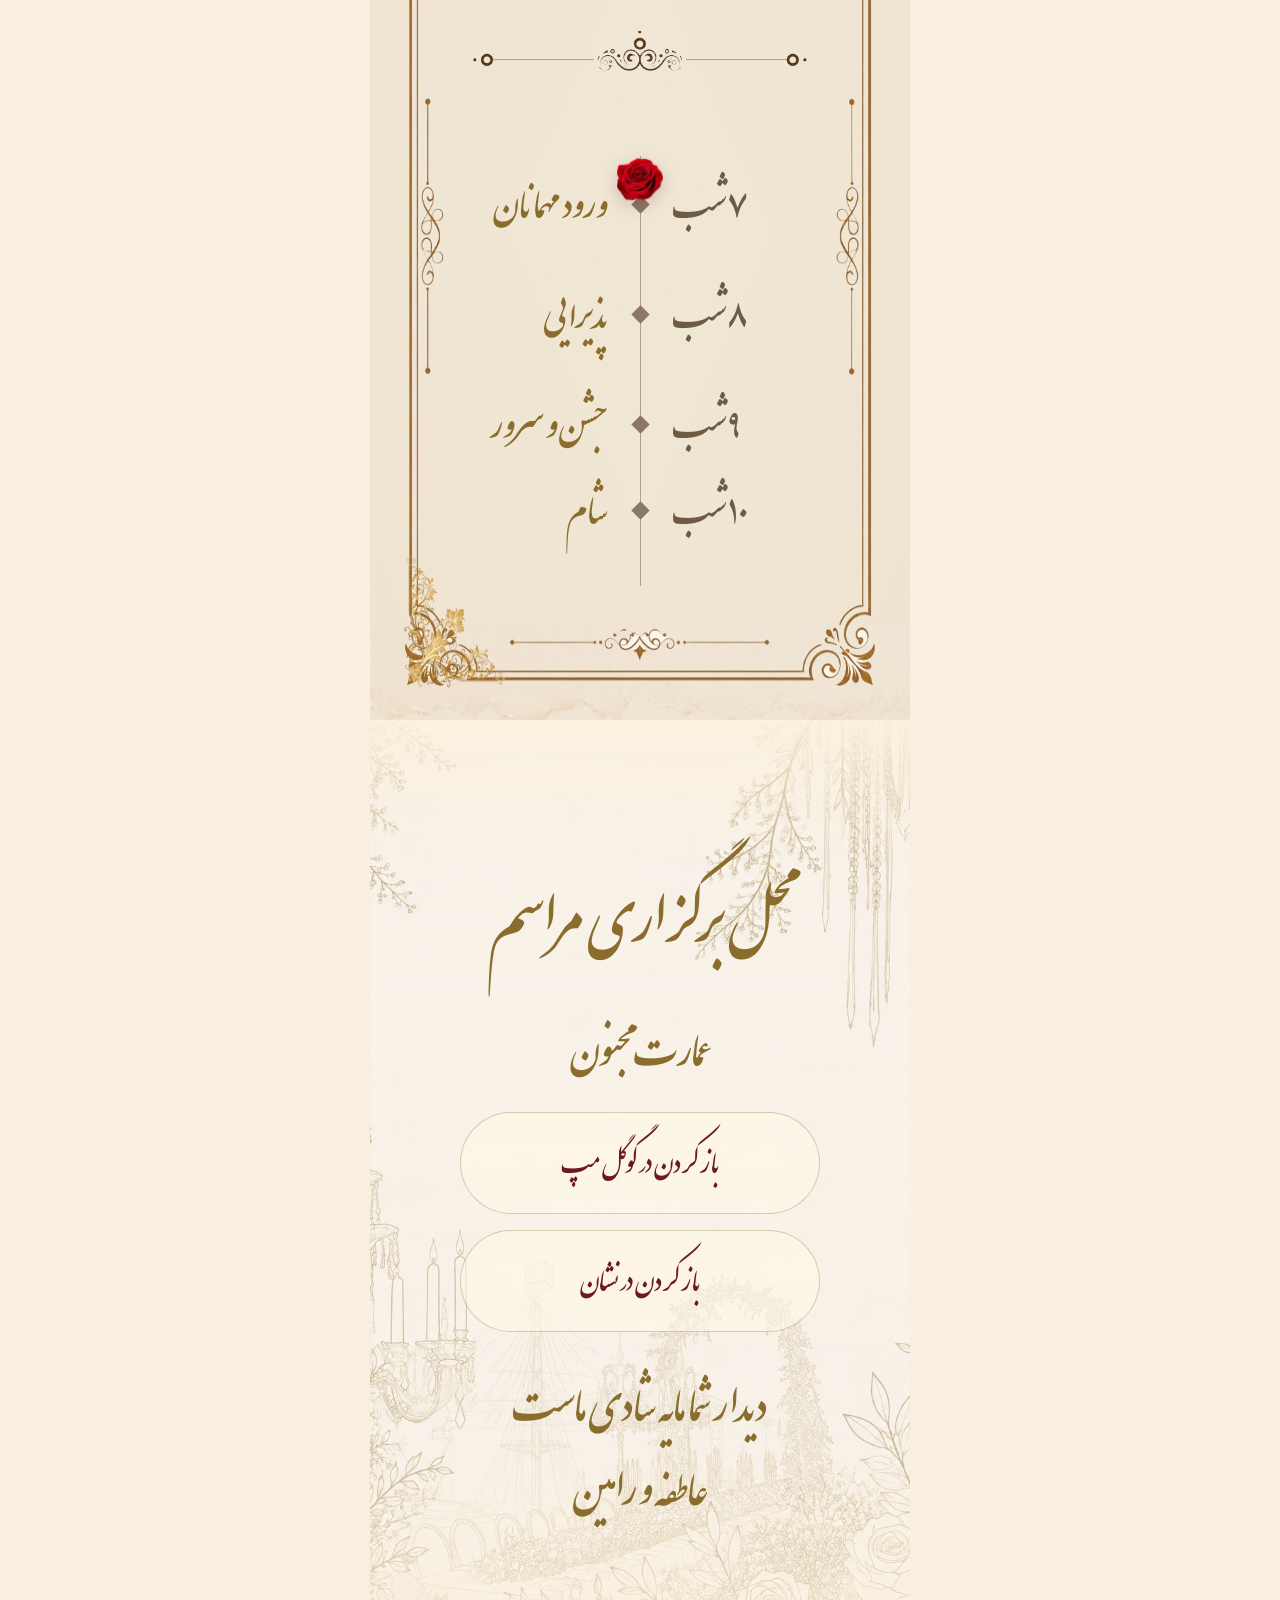
==== commit d3501b31: "line br" ====
--- a/Wedding/index.html
+++ b/Wedding/index.html
@@ -32,7 +32,7 @@
         <img class="section-frame" src="assets/blessing-frame.png" alt="" aria-hidden="true">
         <p class="arabic">بسم الله الرحمن الرحيم</p>
         <img class="blessing-ornament blessing-ornament-top" src="assets/ornament-top.png" alt="" aria-hidden="true">
-        <p class="script blessing-line">دو جان<br>یک سرنوشت<br>عمری که به خواست خدا آغاز می شود</p>
+        <p class="script blessing-line">دو جان<br><br>یک سرنوشت<br><br>عمری که به خواست خدا آغاز می شود</p>
         <img class="blessing-ornament blessing-ornament-line" src="assets/ornament-line.png" alt="" aria-hidden="true">
         <p class="plain-persian love-line">عشق، آرام و روشن، ما را به هم رساند.</p>
         <h2 class="blessing-heading">
